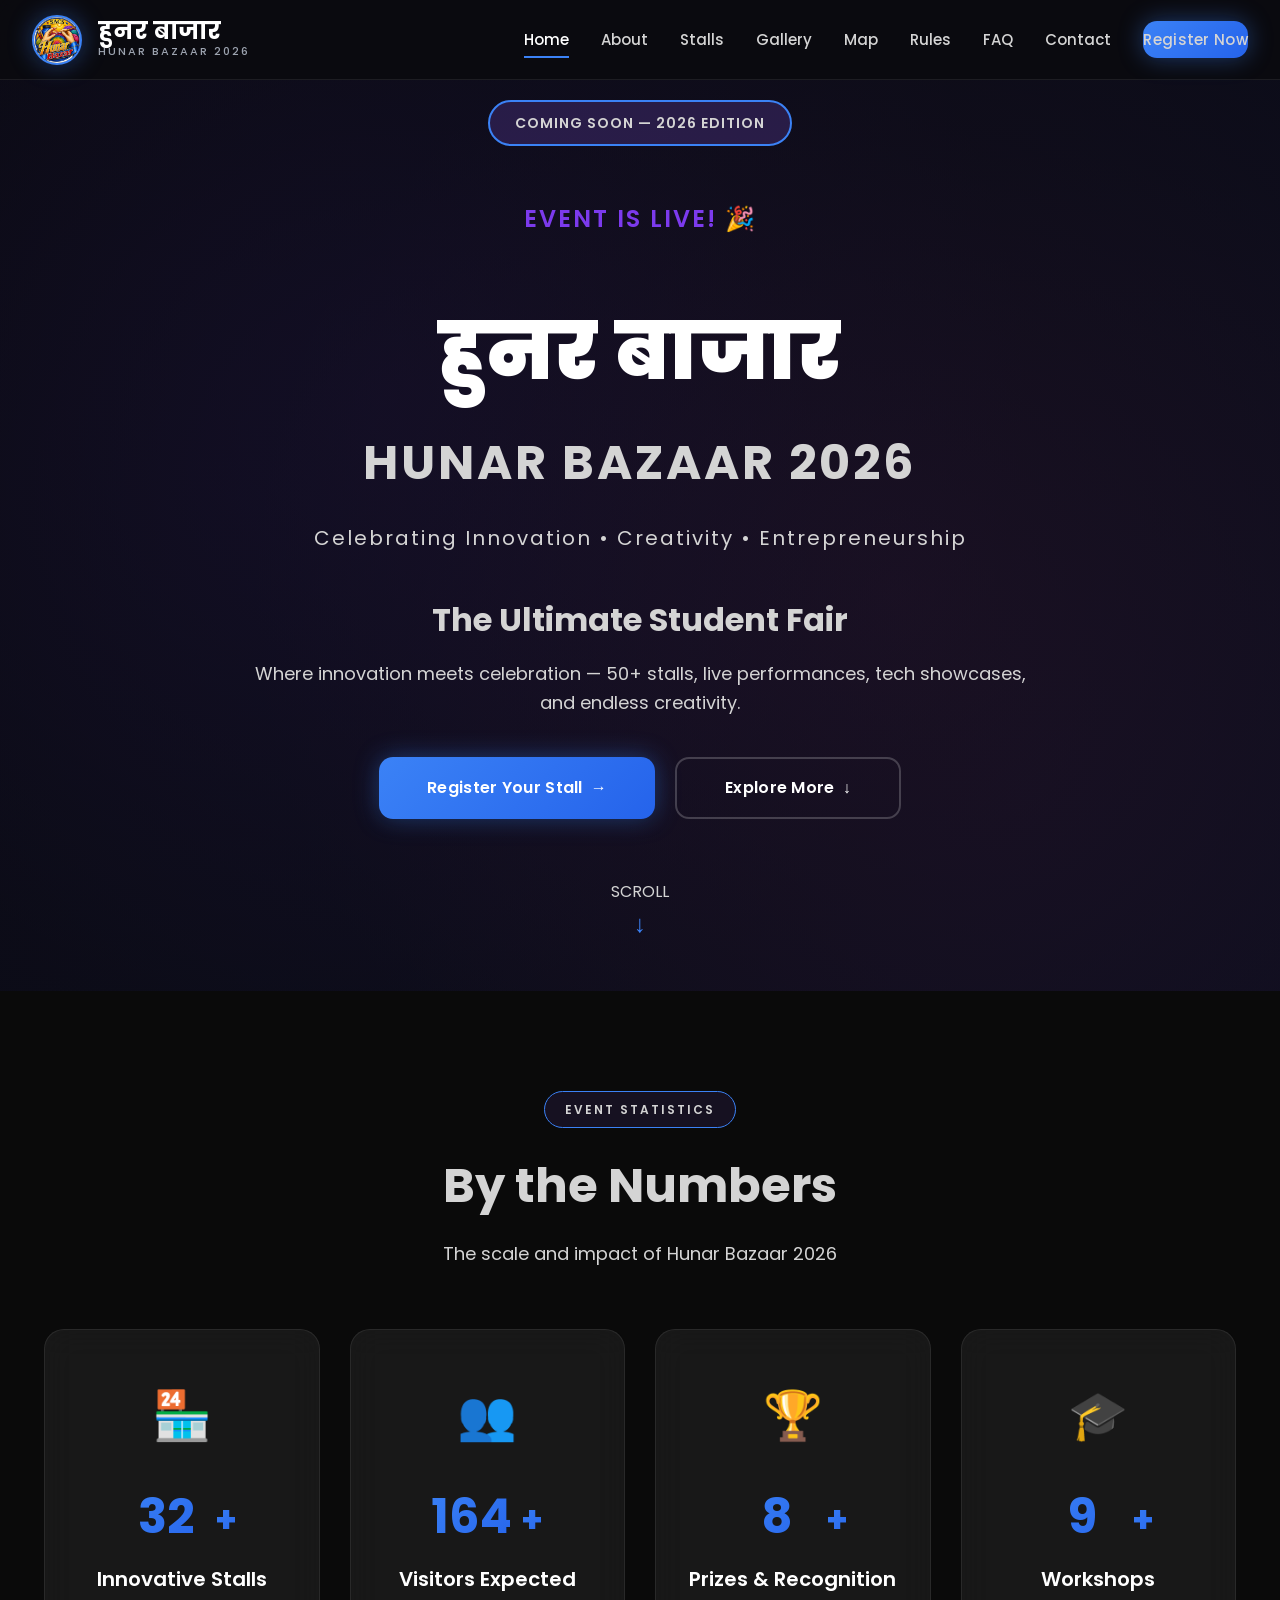
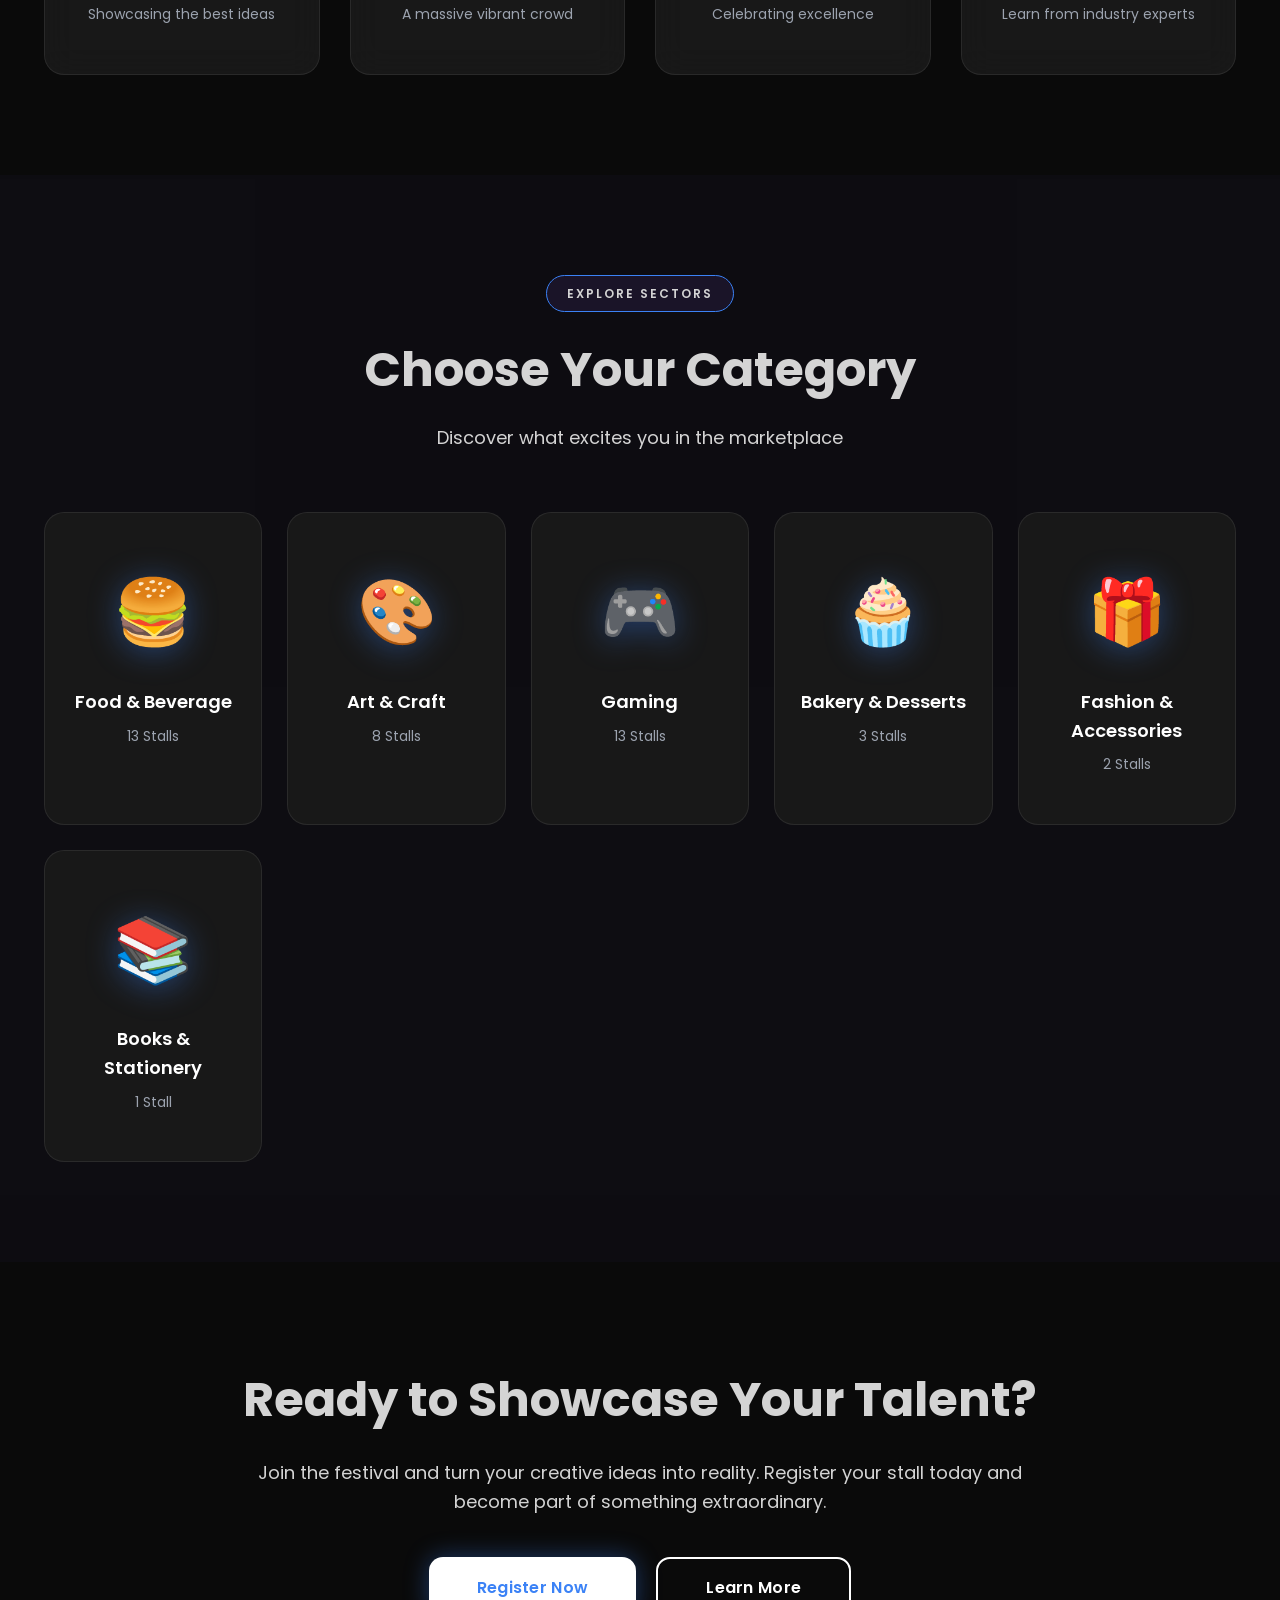
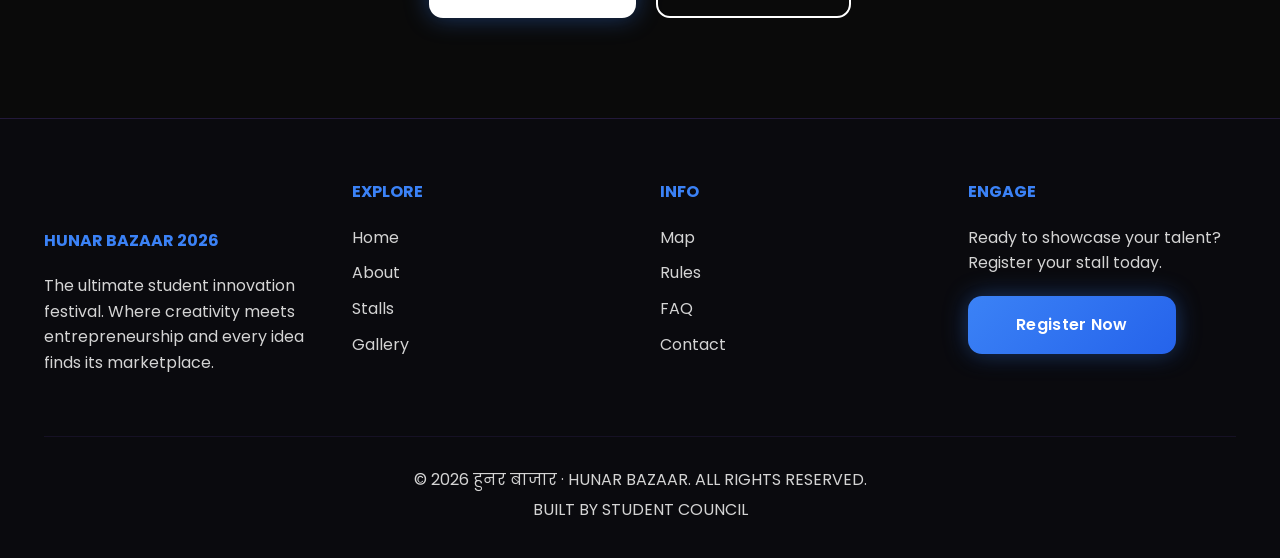
==== index.html @ 193373c4 "Add files via upload" ====
<!DOCTYPE html>
<html lang="en">
<head>
    <meta charset="UTF-8">
    <meta name="viewport" content="width=device-width, initial-scale=1.0">
    <title>हुनर बाजार | Hunar Bazaar 2026</title>
    <link rel="stylesheet" href="style.css">
    <link rel="preconnect" href="https://fonts.googleapis.com">
    <link rel="preconnect" href="https://fonts.gstatic.com" crossorigin>
    <link href="https://fonts.googleapis.com/css2?family=Poppins:wght@300;400;600;700;900&display=swap" rel="stylesheet">
</head>
<body>
    <!-- Navigation -->
    <nav class="navbar">
        <div class="nav-container">
            <div class="logo">
                <img src="logo.png" alt="School Logo" class="school-logo">
                <div class="logo-text">
                    <h1>हुनर बाजार</h1>
                    <span>HUNAR BAZAAR 2026</span>
                </div>
            </div>
            <button class="mobile-menu-toggle" id="mobileMenuBtn" aria-label="Toggle menu">
                <span></span>
                <span></span>
                <span></span>
            </button>
            <ul class="nav-menu" id="navMenu">
                <li><a href="index.html" class="active">Home</a></li>
                <li><a href="about.html">About</a></li>
                <li><a href="stalls.html">Stalls</a></li>
                <li><a href="gallery.html">Gallery</a></li>
                <li><a href="map.html">Map</a></li>
                <li><a href="rules.html">Rules</a></li>
                <li><a href="faq.html">FAQ</a></li>
                <li><a href="contact.html">Contact</a></li>
                <li><a href="register.html" class="btn-register">Register Now</a></li>
            </ul>
        </div>
    </nav>

    <!-- Hero Section -->
    <section class="hero">
        <!-- Background Video - Direct MP4 -->
        <div class="hero-video-container">
            <video autoplay muted loop playsinline preload="auto" id="heroVideo">
                <source src="hunar-video.mp4" type="video/mp4">
                Your browser does not support video.
            </video>
        </div>
        <div class="hero-video-overlay"></div>
        <div class="hero-content">
            <div class="hero-badge">COMING SOON — 2026 EDITION</div>
            
            <!-- Event Countdown Timer -->
            <div class="countdown-timer">
                <h4>Event Starts In:</h4>
                <div class="countdown-grid">
                    <div class="countdown-item">
                        <span class="countdown-value" id="days">00</span>
                        <span class="countdown-label">Days</span>
                    </div>
                    <div class="countdown-separator">:</div>
                    <div class="countdown-item">
                        <span class="countdown-value" id="hours">00</span>
                        <span class="countdown-label">Hours</span>
                    </div>
                    <div class="countdown-separator">:</div>
                    <div class="countdown-item">
                        <span class="countdown-value" id="minutes">00</span>
                        <span class="countdown-label">Minutes</span>
                    </div>
                    <div class="countdown-separator">:</div>
                    <div class="countdown-item">
                        <span class="countdown-value" id="seconds">00</span>
                        <span class="countdown-label">Seconds</span>
                    </div>
                </div>
            </div>
            
            <h1 class="hero-title">हुनर बाजार</h1>
            <h2 class="hero-subtitle">HUNAR BAZAAR 2026</h2>
            <p class="hero-tagline">Celebrating Innovation • Creativity • Entrepreneurship</p>
            <div class="hero-description">
                <h3>The Ultimate Student Fair</h3>
                <p>Where innovation meets celebration — 50+ stalls, live performances, tech showcases, and endless creativity.</p>
            </div>
            <div class="hero-buttons">
                <a href="register.html" class="btn btn-primary">
                    <span>Register Your Stall</span>
                    <i>→</i>
                </a>
                <a href="about.html" class="btn btn-secondary">
                    <span>Explore More</span>
                    <i>↓</i>
                </a>
            </div>
            <div class="scroll-indicator">
                <span>SCROLL</span>
                <div class="scroll-arrow">↓</div>
            </div>
        </div>
    </section>

    <!-- Event Statistics -->
    <section class="stats-section">
        <div class="container">
            <div class="section-header">
                <span class="section-label">EVENT STATISTICS</span>
                <h2>By the Numbers</h2>
                <p>The scale and impact of Hunar Bazaar 2026</p>
            </div>
            <div class="stats-grid">
                <div class="stat-card">
                    <div class="stat-icon">🏪</div>
                    <h3 class="stat-number" data-target="100">0</h3>
                    <span class="stat-plus">+</span>
                    <h4>Innovative Stalls</h4>
                    <p>Showcasing the best ideas</p>
                </div>
                <div class="stat-card">
                    <div class="stat-icon">👥</div>
                    <h3 class="stat-number" data-target="500">0</h3>
                    <span class="stat-plus">+</span>
                    <h4>Visitors Expected</h4>
                    <p>A massive vibrant crowd</p>
                </div>
                <div class="stat-card">
                    <div class="stat-icon">🏆</div>
                    <h3 class="stat-number" data-target="25">0</h3>
                    <span class="stat-plus">+</span>
                    <h4>Prizes & Recognition</h4>
                    <p>Celebrating excellence</p>
                </div>
                <div class="stat-card">
                    <div class="stat-icon">🎓</div>
                    <h3 class="stat-number" data-target="30">0</h3>
                    <span class="stat-plus">+</span>
                    <h4>Workshops</h4>
                    <p>Learn from industry experts</p>
                </div>
            </div>
        </div>
    </section>

    <!-- Categories Section -->
    <section class="categories-section">
        <div class="container">
            <div class="section-header">
                <span class="section-label">EXPLORE SECTORS</span>
                <h2>Choose Your Category</h2>
                <p>Discover what excites you in the marketplace</p>
            </div>
            <div class="categories-grid">
                <a href="stalls.html?filter=food" class="category-card">
                    <div class="category-icon">🍔</div>
                    <h3>Food & Beverage</h3>
                    <p class="category-count">13 Stalls</p>
                </a>
                <a href="stalls.html?filter=arts" class="category-card">
                    <div class="category-icon">🎨</div>
                    <h3>Art & Craft</h3>
                    <p class="category-count">8 Stalls</p>
                </a>
                <a href="stalls.html?filter=games" class="category-card">
                    <div class="category-icon">🎮</div>
                    <h3>Gaming</h3>
                    <p class="category-count">13 Stalls</p>
                </a>
                <a href="stalls.html?filter=bakery" class="category-card">
                    <div class="category-icon">🧁</div>
                    <h3>Bakery & Desserts</h3>
                    <p class="category-count">3 Stalls</p>
                </a>
                <a href="stalls.html?filter=accessories" class="category-card">
                    <div class="category-icon">🎁</div>
                    <h3>Fashion & Accessories</h3>
                    <p class="category-count">2 Stalls</p>
                </a>
                <a href="stalls.html?filter=books" class="category-card">
                    <div class="category-icon">📚</div>
                    <h3>Books & Stationery</h3>
                    <p class="category-count">1 Stall</p>
                </a>
            </div>
        </div>
    </section>

    <!-- CTA Section -->
    <section class="cta-section">
        <div class="container">
            <div class="cta-content">
                <h2>Ready to Showcase Your Talent?</h2>
                <p>Join the festival and turn your creative ideas into reality. Register your stall today and become part of something extraordinary.</p>
                <div class="cta-buttons">
                    <a href="register.html" class="btn btn-primary">Register Now</a>
                    <a href="about.html" class="btn btn-secondary">Learn More</a>
                </div>
            </div>
        </div>
    </section>

    <!-- Footer -->
    <footer class="footer">
        <div class="container">
            <div class="footer-grid">
                <div class="footer-col">
                    <h3>हुनर बाजार</h3>
                    <h4>HUNAR BAZAAR 2026</h4>
                    <p>The ultimate student innovation festival. Where creativity meets entrepreneurship and every idea finds its marketplace.</p>
                </div>
                <div class="footer-col">
                    <h4>EXPLORE</h4>
                    <ul>
                        <li><a href="index.html">Home</a></li>
                        <li><a href="about.html">About</a></li>
                        <li><a href="stalls.html">Stalls</a></li>
                        <li><a href="gallery.html">Gallery</a></li>
                    </ul>
                </div>
                <div class="footer-col">
                    <h4>INFO</h4>
                    <ul>
                        <li><a href="map.html">Map</a></li>
                        <li><a href="rules.html">Rules</a></li>
                        <li><a href="faq.html">FAQ</a></li>
                        <li><a href="contact.html">Contact</a></li>
                    </ul>
                </div>
                <div class="footer-col">
                    <h4>ENGAGE</h4>
                    <p>Ready to showcase your talent? Register your stall today.</p>
                    <a href="register.html" class="btn btn-primary">Register Now</a>
                </div>
            </div>
            <div class="footer-bottom">
                <p>© 2026 हुनर बाजार · HUNAR BAZAAR. ALL RIGHTS RESERVED.</p>
                <p>BUILT BY STUDENT COUNCIL</p>
            </div>
        </div>
    </footer>

    <script src="script.js"></script>
</body>
</html>
---- style.css ----
* {
    margin: 0;
    padding: 0;
    box-sizing: border-box;
}

/* Prevent horizontal overflow globally */
*,
*::before,
*::after {
    box-sizing: border-box;
}

html {
    overflow-x: hidden !important;
    scroll-behavior: smooth;
    width: 100%;
}

body {
    overflow-x: hidden !important;
    width: 100%;
    position: relative;
}

:root {
    /* TOP-LEVEL EVENT WEBSITE COLOR PALETTE */
    
    /* Background (60% - Dark Foundation) */
    --primary-bg: #0A0A0A;
    --secondary-bg: #121212;
    --card-bg: rgba(26, 26, 26, 0.9);
    --card-hover-bg: rgba(30, 30, 30, 0.95);
    
    /* Primary Accent - Royal Blue (CTA & Important) */
    --primary-color: #3B82F6;
    --primary-hover: #2563EB;
    --primary-glow: 0 0 24px rgba(59, 130, 246, 0.4);
    
    /* Secondary Accent - Amber Gold (Awards, Premium) */
    --accent-gold: #F59E0B;
    --accent-gold-hover: #D97706;
    --accent-gold-glow: 0 0 24px rgba(245, 158, 11, 0.4);
    
    /* Tech/AI Accent - Electric Cyan */
    --accent-cyan: #06B6D4;
    --accent-cyan-glow: 0 0 24px rgba(6, 182, 212, 0.4);
    
    /* Food Accent - Warm Orange */
    --accent-orange: #F97316;
    --accent-orange-glow: 0 0 24px rgba(249, 115, 22, 0.4);
    
    /* Status Colors */
    --success: #22C55E;
    --error: #EF4444;
    
    /* Text Colors (30% - Neutral) */
    --text-heading: #FFFFFF;
    --text-paragraph: #D4D4D4;
    --text-muted: #9CA3AF;
    
    /* Glass Effect */
    --glass-blur: blur(16px);
    --glass-opacity: 0.1;
    
    /* Professional Shadows */
    --shadow-sm: 0 4px 16px rgba(0, 0, 0, 0.25);
    --shadow-md: 0 8px 32px rgba(0, 0, 0, 0.30);
    --shadow-lg: 0 10px 40px rgba(0, 0, 0, 0.35);
    --shadow-xl: 0 20px 60px rgba(0, 0, 0, 0.40);
    
    /* Border Radius Standards */
    --radius-card: 20px;
    --radius-button: 14px;
    --radius-input: 12px;
    
    /* Spacing System (8px base) */
    --space-xs: 8px;
    --space-sm: 16px;
    --space-md: 24px;
    --space-lg: 32px;
    --space-xl: 48px;
    --space-2xl: 64px;
    --space-3xl: 96px;
    
    /* Gradients (10% - Accent) */
    --gradient-primary: linear-gradient(135deg, #3B82F6 0%, #2563EB 100%);
    --gradient-gold: linear-gradient(135deg, #F59E0B 0%, #D97706 100%);
    --gradient-cyan: linear-gradient(135deg, #06B6D4 0%, #0891B2 100%);
    --gradient-orange: linear-gradient(135deg, #F97316 0%, #EA580C 100%);
}

body {
    font-family: 'Poppins', sans-serif;
    background-color: var(--primary-bg);
    color: var(--text-paragraph);
    overflow-x: hidden;
    line-height: 1.6;
    margin: 0;
    padding: 0;
}

/* Prevent horizontal scroll globally */
html {
    overflow-x: hidden;
    scroll-behavior: smooth;
}

/* Professional Background Effect */
body::before {
    content: '';
    position: fixed;
    top: 0;
    left: 0;
    width: 100%;
    height: 100%;
    background: 
        radial-gradient(circle at 20% 50%, rgba(59, 130, 246, 0.06) 0%, transparent 50%),
        radial-gradient(circle at 80% 20%, rgba(245, 158, 11, 0.06) 0%, transparent 50%),
        radial-gradient(circle at 50% 80%, rgba(6, 182, 212, 0.04) 0%, transparent 50%);
    z-index: -1;
}

.container {
    max-width: 1400px;
    margin: 0 auto;
    padding: 0 var(--space-md);
    width: 100%;
    box-sizing: border-box;
}

/* ========================================
   NAVIGATION
======================================== */

.navbar {
    position: fixed;
    top: 0;
    width: 100%;
    height: 80px;
    background: var(--card-bg);
    backdrop-filter: var(--glass-blur);
    -webkit-backdrop-filter: var(--glass-blur);
    z-index: 1000;
    border-bottom: 1px solid rgba(255, 255, 255, 0.08);
    transition: background 0.3s ease;
}

.nav-container {
    max-width: 1400px;
    margin: 0 auto;
    padding: 0 var(--space-lg);
    display: flex;
    justify-content: space-between;
    align-items: center;
    height: 80px;
}

/* Logo */
.logo {
    display: flex;
    align-items: center;
    gap: var(--space-sm);
}

.school-logo {
    height: 50px;
    width: 50px;
    border-radius: 50%;
    object-fit: cover;
    border: 2px solid var(--primary-color);
    box-shadow: var(--primary-glow);
}

.logo-text h1 {
    font-size: 24px;
    color: #FFFFFF;
    margin: 0;
    line-height: 1;
    font-weight: 700;
}

.logo-text span {
    font-size: 11px;
    color: var(--text-muted);
    letter-spacing: 2px;
    text-transform: uppercase;
    display: block;
    font-weight: 500;
}

/* Desktop Navigation Menu */
.nav-menu {
    display: flex;
    list-style: none;
    gap: var(--space-lg);
    align-items: center;
    margin: 0;
    padding: 0;
}

.nav-menu a {
    color: var(--text-paragraph);
    text-decoration: none;
    font-weight: 500;
    font-size: 15px;
    transition: color 0.3s ease;
    position: relative;
    padding: var(--space-xs) 0;
}

.nav-menu a::after {
    content: '';
    position: absolute;
    bottom: 0;
    left: 0;
    width: 0;
    height: 2px;
    background: var(--primary-color);
    transition: width 0.3s ease;
}

.nav-menu a:hover::after,
.nav-menu a.active::after {
    width: 100%;
}

.nav-menu a:hover,
.nav-menu a.active {
    color: var(--text-heading);
}

.btn-register {
    background: var(--gradient-primary);
    padding: 12px 32px;
    border-radius: var(--radius-button);
    font-weight: 600;
    font-size: 15px;
    letter-spacing: 0.3px;
    transition: all 0.3s cubic-bezier(0.4, 0, 0.2, 1);
    box-shadow: var(--primary-glow);
    border: none;
}

.btn-register:hover {
    transform: translateY(-2px);
    box-shadow: 0 0 30px rgba(59, 130, 246, 0.6);
}

.btn-register::after {
    display: none;
}

/* Hamburger Menu Button */
.mobile-menu-toggle {
    display: none;
    flex-direction: column;
    gap: 6px;
    background: none;
    border: none;
    cursor: pointer;
    padding: 8px;
    z-index: 10000;
    position: relative;
}

.mobile-menu-toggle span {
    display: block;
    width: 28px;
    height: 3px;
    background: var(--text-heading);
    border-radius: 3px;
    transition: all 0.3s ease;
}

.mobile-menu-toggle.active span:nth-child(1) {
    transform: rotate(45deg) translate(8px, 8px);
}

.mobile-menu-toggle.active span:nth-child(2) {
    opacity: 0;
}

.mobile-menu-toggle.active span:nth-child(3) {
    transform: rotate(-45deg) translate(7px, -7px);
}

/* Hero Section - Professional */
.hero {
    position: relative;
    min-height: 100vh;
    display: flex;
    align-items: center;
    justify-content: center;
    text-align: center;
    padding: 100px var(--space-md) var(--space-xl);
    overflow: hidden;
    background: var(--primary-bg);
}

/* Hero Video Background */
.hero-video-container {
    position: absolute;
    top: 0;
    left: 0;
    width: 100%;
    height: 100%;
    overflow: hidden;
    z-index: 0;
}

.hero-video-container video {
    position: absolute;
    top: 50%;
    left: 50%;
    transform: translate(-50%, -50%);
    /* Cover entire hero section maintaining aspect ratio */
    min-width: 100%;
    min-height: 100%;
    width: auto;
    height: auto;
    /* Ensure video covers on both orientations */
    object-fit: cover;
    z-index: 0;
}

#ytplayer {
    position: absolute;
    top: 50%;
    left: 50%;
    width: 100vw;
    height: 56.25vw;
    min-height: 100vh;
    min-width: 177.77vh;
    transform: translate(-50%, -50%);
    pointer-events: none;
}

.hero-video-overlay {
    position: absolute;
    top: 0;
    left: 0;
    width: 100%;
    height: 100%;
    background: 
        linear-gradient(135deg, rgba(10, 10, 21, 0.75) 0%, rgba(15, 15, 35, 0.8) 100%),
        radial-gradient(circle at 30% 40%, rgba(124, 58, 237, 0.2) 0%, transparent 60%),
        radial-gradient(circle at 70% 60%, rgba(236, 72, 153, 0.2) 0%, transparent 60%);
    z-index: 1;
}

/* Fallback animated background if video doesn't load */
.hero::after {
    content: '';
    position: absolute;
    top: 0;
    left: 0;
    width: 100%;
    height: 100%;
    background: 
        radial-gradient(circle at 20% 50%, rgba(124, 58, 237, 0.1) 0%, transparent 50%),
        radial-gradient(circle at 80% 80%, rgba(236, 72, 153, 0.1) 0%, transparent 50%);
    z-index: 0;
    animation: bgPulse 10s ease-in-out infinite;
}

@keyframes bgPulse {
    0%, 100% { opacity: 0.5; }
    50% { opacity: 1; }
}

/* Countdown Timer - Fixed Colors */
.countdown-timer {
    margin: var(--space-md) auto var(--space-xl);
    max-width: 700px;
}

.countdown-timer h4 {
    font-size: 18px;
    color: var(--text-paragraph);
    margin-bottom: var(--space-md);
    text-transform: uppercase;
    letter-spacing: 2px;
    font-weight: 600;
}

.countdown-grid {
    display: flex;
    justify-content: center;
    align-items: center;
    gap: var(--space-sm);
    flex-wrap: wrap;
}

.countdown-item {
    background: var(--card-bg);
    backdrop-filter: var(--glass-blur);
    -webkit-backdrop-filter: var(--glass-blur);
    padding: var(--space-md) var(--space-md);
    border-radius: var(--radius-card);
    border: 1px solid rgba(59, 130, 246, 0.3);
    min-width: 100px;
    display: flex;
    flex-direction: column;
    align-items: center;
    transition: all 0.3s cubic-bezier(0.4, 0, 0.2, 1);
}

.countdown-item:hover {
    border-color: var(--primary-color);
    transform: translateY(-4px);
    box-shadow: var(--primary-glow), var(--shadow-md);
}

.countdown-value {
    font-size: 42px;
    font-weight: 700;
    color: var(--primary-color);
    line-height: 1;
    margin-bottom: var(--space-xs);
}

.countdown-label {
    font-size: 14px;
    color: var(--text-muted);
    text-transform: uppercase;
    letter-spacing: 1px;
    font-weight: 500;
}

.countdown-separator {
    font-size: 36px;
    color: var(--primary-color);
    font-weight: 700;
}

@media (max-width: 768px) {
    .countdown-separator {
        display: none;
    }
    
    .countdown-item {
        min-width: 80px;
        padding: var(--space-sm) var(--space-md);
    }
    
    .countdown-value {
        font-size: 32px;
    }
}

.hero-content {
    position: relative;
    z-index: 2;
    animation: fadeInUp 1s ease-out;
}

@keyframes fadeInUp {
    from {
        opacity: 0;
        transform: translateY(40px);
    }
    to {
        opacity: 1;
        transform: translateY(0);
    }
}

.hero-badge {
    display: inline-block;
    padding: 10px 25px;
    background: rgba(139, 92, 246, 0.2);
    border: 2px solid var(--primary-color);
    border-radius: 30px;
    font-size: 14px;
    font-weight: 600;
    letter-spacing: 1px;
    margin-bottom: 30px;
    animation: pulse 2s ease-in-out infinite;
}

@keyframes pulse {
    0%, 100% { transform: scale(1); }
    50% { transform: scale(1.05); }
}

.hero-title {
    font-size: 80px;
    font-weight: 900;
    color: #FFFFFF;
    margin-bottom: 10px;
    letter-spacing: 2px;
}

.hero-subtitle {
    font-size: 48px;
    font-weight: 700;
    margin-bottom: 20px;
    letter-spacing: 3px;
}

.hero-tagline {
    font-size: 20px;
    color: var(--text-gray);
    margin-bottom: 40px;
    letter-spacing: 2px;
}

.hero-description h3 {
    font-size: 32px;
    margin-bottom: 15px;
}

.hero-description p {
    font-size: 18px;
    color: var(--text-gray);
    max-width: 800px;
    margin: 0 auto 40px;
}

.hero-buttons {
    display: flex;
    gap: 20px;
    justify-content: center;
    flex-wrap: wrap;
}

/* Professional Buttons - Top Level Standards */
.btn {
    padding: 16px 48px;
    border-radius: var(--radius-button);
    text-decoration: none;
    font-weight: 600;
    font-size: 16px;
    letter-spacing: 0.3px;
    transition: all 0.3s cubic-bezier(0.4, 0, 0.2, 1);
    display: inline-flex;
    align-items: center;
    gap: var(--space-xs);
    position: relative;
    overflow: hidden;
    border: none;
    cursor: pointer;
}

.btn::before {
    content: '';
    position: absolute;
    top: 0;
    left: -100%;
    width: 100%;
    height: 100%;
    background: linear-gradient(90deg, transparent, rgba(255, 255, 255, 0.15), transparent);
    transition: left 0.6s ease;
}

.btn:hover::before {
    left: 100%;
}

.btn span {
    position: relative;
    z-index: 1;
}

.btn i {
    position: relative;
    z-index: 1;
    font-style: normal;
    transition: transform 0.3s ease;
}

.btn:hover i {
    transform: translateX(4px);
}

/* Primary Button - Royal Blue */
.btn-primary {
    background: var(--gradient-primary);
    color: var(--text-heading);
    box-shadow: var(--primary-glow), var(--shadow-sm);
}

.btn-primary:hover {
    transform: translateY(-2px) scale(1.02);
    box-shadow: var(--primary-glow), var(--shadow-md);
}

/* Secondary Button - Transparent with Border */
.btn-secondary {
    background: transparent;
    color: var(--text-heading);
    border: 2px solid rgba(255, 255, 255, 0.2);
}

.btn-secondary:hover {
    background: rgba(255, 255, 255, 0.05);
    border-color: var(--primary-color);
    transform: translateY(-2px);
}

.scroll-indicator {
    margin-top: 60px;
    animation: bounce 2s ease-in-out infinite;
}

@keyframes bounce {
    0%, 100% { transform: translateY(0); }
    50% { transform: translateY(-10px); }
}

.scroll-arrow {
    font-size: 24px;
    color: var(--primary-color);
}

/* Stats Section */
.stats-section {
    padding: 100px 20px;
}

.section-header {
    text-align: center;
    margin-bottom: 60px;
}

.section-label {
    display: inline-block;
    padding: 8px 20px;
    background: rgba(139, 92, 246, 0.1);
    border: 1px solid var(--primary-color);
    border-radius: 20px;
    font-size: 12px;
    font-weight: 600;
    letter-spacing: 2px;
    margin-bottom: 20px;
}

.section-header h2 {
    font-size: 48px;
    margin-bottom: 15px;
}

.section-header p {
    color: var(--text-gray);
    font-size: 18px;
}

.stats-grid {
    display: grid;
    grid-template-columns: repeat(auto-fit, minmax(250px, 1fr));
    gap: 30px;
}

/* Professional Stat Cards - Top Level */
.stat-card {
    background: var(--card-bg);
    backdrop-filter: var(--glass-blur);
    -webkit-backdrop-filter: var(--glass-blur);
    padding: var(--space-xl) var(--space-lg);
    border-radius: var(--radius-card);
    border: 1px solid rgba(255, 255, 255, 0.08);
    text-align: center;
    transition: all 0.4s cubic-bezier(0.4, 0, 0.2, 1);
    position: relative;
    overflow: hidden;
}

.stat-card::before {
    content: '';
    position: absolute;
    top: 0;
    left: -100%;
    width: 100%;
    height: 100%;
    background: linear-gradient(90deg, transparent, rgba(59, 130, 246, 0.1), transparent);
    transition: left 0.6s ease;
}

.stat-card:hover::before {
    left: 100%;
}

.stat-card:hover {
    transform: translateY(-8px) scale(1.02);
    border-color: rgba(59, 130, 246, 0.3);
    box-shadow: var(--shadow-lg);
    background: var(--card-hover-bg);
}

.stat-icon {
    font-size: 48px;
    margin-bottom: var(--space-md);
}

.stat-card h3 {
    font-size: 48px;
    background: var(--gradient-primary);
    -webkit-background-clip: text;
    -webkit-text-fill-color: transparent;
    background-clip: text;
    margin-bottom: var(--space-xs);
    display: inline-block;
}

.stat-number {
    font-size: 48px;
    background: var(--gradient-primary);
    -webkit-background-clip: text;
    -webkit-text-fill-color: transparent;
    background-clip: text;
    font-weight: 700;
    display: inline-block;
    min-width: 80px;
}

.stat-plus {
    font-size: 36px;
    background: var(--gradient-primary);
    -webkit-background-clip: text;
    -webkit-text-fill-color: transparent;
    background-clip: text;
    font-weight: 700;
    margin-left: 5px;
}

.stat-card h4 {
    font-size: 20px;
    margin-bottom: var(--space-xs);
    color: var(--text-heading);
    font-weight: 600;
}

.stat-card p {
    color: var(--text-muted);
    font-size: 14px;
}

/* Categories Section */
.categories-section {
    padding: 100px 20px;
    background: rgba(139, 92, 246, 0.03);
}

.categories-grid {
    display: grid;
    grid-template-columns: repeat(auto-fit, minmax(200px, 1fr));
    gap: 25px;
}

/* Professional Category Cards - Top Level */
.category-card {
    background: var(--card-bg);
    backdrop-filter: var(--glass-blur);
    -webkit-backdrop-filter: var(--glass-blur);
    padding: var(--space-xl) var(--space-md);
    border-radius: var(--radius-card);
    border: 1px solid rgba(255, 255, 255, 0.08);
    text-align: center;
    cursor: pointer;
    transition: all 0.4s cubic-bezier(0.4, 0, 0.2, 1);
    text-decoration: none;
    color: var(--text-heading);
    display: block;
    position: relative;
    overflow: hidden;
}

.category-card::before {
    content: '';
    position: absolute;
    top: 0;
    left: 0;
    width: 100%;
    height: 100%;
    background: var(--gradient-primary);
    opacity: 0;
    transition: opacity 0.4s ease;
    z-index: 0;
}

.category-card:hover::before {
    opacity: 0.1;
}

.category-card:hover {
    transform: translateY(-8px) scale(1.02);
    border-color: rgba(59, 130, 246, 0.3);
    box-shadow: var(--shadow-lg);
}

.category-icon {
    font-size: 64px;
    margin-bottom: var(--space-md);
    position: relative;
    z-index: 1;
    transition: all 0.4s ease;
    filter: drop-shadow(0 4px 16px rgba(59, 130, 246, 0.4));
}

.category-card:hover .category-icon {
    transform: scale(1.15) translateY(-4px);
    filter: drop-shadow(0 8px 24px rgba(59, 130, 246, 0.6));
}

.category-card h3 {
    font-size: 18px;
    font-weight: 600;
    position: relative;
    z-index: 1;
    color: var(--text-heading);
    margin-bottom: var(--space-xs);
}

.category-count {
    font-size: 14px;
    color: var(--text-muted);
    margin-top: var(--space-xs);
    position: relative;
    z-index: 1;
}

.category-card:hover .category-count {
    color: var(--text-paragraph);
}

/* CTA Section */
.cta-section {
    padding: 100px 20px;
    background: var(--gradient-1);
    text-align: center;
}

.cta-content h2 {
    font-size: 48px;
    margin-bottom: 20px;
}

.cta-content p {
    font-size: 18px;
    margin-bottom: 40px;
    max-width: 800px;
    margin-left: auto;
    margin-right: auto;
}

.cta-buttons {
    display: flex;
    gap: 20px;
    justify-content: center;
    flex-wrap: wrap;
}

.cta-section .btn-primary {
    background: white;
    color: var(--primary-color);
}

.cta-section .btn-secondary {
    border-color: white;
    color: white;
}

.cta-section .btn-secondary:hover {
    background: rgba(255, 255, 255, 0.1);
}

/* Footer */
.footer {
    background: rgba(10, 10, 15, 0.9);
    padding: 60px 20px 30px;
    border-top: 1px solid rgba(139, 92, 246, 0.2);
}

.footer-grid {
    display: grid;
    grid-template-columns: repeat(auto-fit, minmax(250px, 1fr));
    gap: 40px;
    margin-bottom: 40px;
}

.footer-col h3 {
    font-size: 24px;
    background: var(--gradient-1);
    -webkit-background-clip: text;
    -webkit-text-fill-color: transparent;
    background-clip: text;
    margin-bottom: 10px;
}

.footer-col h4 {
    font-size: 16px;
    margin-bottom: 20px;
    color: var(--primary-color);
}

.footer-col p {
    color: var(--text-gray);
    margin-bottom: 20px;
}

.footer-col ul {
    list-style: none;
}

.footer-col ul li {
    margin-bottom: 10px;
}

.footer-col ul li a {
    color: var(--text-gray);
    text-decoration: none;
    transition: all 0.3s ease;
}

.footer-col ul li a:hover {
    color: var(--primary-color);
    padding-left: 5px;
}

.footer-bottom {
    text-align: center;
    padding-top: 30px;
    border-top: 1px solid rgba(139, 92, 246, 0.1);
    color: var(--text-gray);
}

.footer-bottom p {
    margin-bottom: 5px;
}

/* Responsive Design */
@media (max-width: 768px) {
    .mobile-menu-toggle {
        display: block;
    }

/* ========================================
   MOBILE RESPONSIVE
======================================== */

@media (max-width: 768px) {
    /* Show hamburger button */
    .mobile-menu-toggle {
        display: flex;
    }

    /* Mobile menu - FULL SCREEN OVERLAY */
    .nav-menu {
        position: fixed;
        top: 0;
        left: 0;
        width: 100vw;
        height: 100vh;
        background: rgba(10, 10, 26, 0.98);
        backdrop-filter: blur(20px);
        -webkit-backdrop-filter: blur(20px);
        flex-direction: column;
        justify-content: center;
        align-items: center;
        padding: var(--space-3xl) var(--space-lg);
        gap: 0;
        transform: translateX(-100%);
        transition: transform 0.4s cubic-bezier(0.4, 0, 0.2, 1);
        z-index: 9999;
        overflow-y: auto;
    }

    /* Show mobile menu when active */
    .nav-menu.active {
        transform: translateX(0);
    }

    /* Mobile menu items */
    .nav-menu li {
        width: 100%;
        max-width: 400px;
        margin: 0;
        padding: 0;
    }

    .nav-menu a {
        display: block;
        width: 100%;
        padding: var(--space-md) var(--space-lg);
        font-size: 20px;
        text-align: center;
        border-radius: var(--radius-button);
        transition: all 0.3s ease;
    }

    .nav-menu a::after {
        display: none;
    }

    .nav-menu a:hover {
        background: rgba(59, 130, 246, 0.2);
    }

    .nav-menu a.active {
        background: var(--gradient-primary);
        color: white;
    }

    .btn-register {
        width: 100%;
        text-align: center;
        margin-top: var(--space-lg);
    }

    /* Lock body scroll when menu open */
    body.menu-open {
        overflow: hidden;
    }

    /* Mobile video */
    .hero-video-container video {
        width: 100%;
        height: 100%;
        object-fit: cover;
    }

    /* Typography adjustments */
    .hero-title {
        font-size: 48px;
    }

    .hero-subtitle {
        font-size: 28px;
    }

    .hero-tagline {
        font-size: 16px;
    }

    .hero-description h3 {
        font-size: 24px;
    }

    .hero-description p {
        font-size: 16px;
    }

    .section-header h2 {
        font-size: 32px;
    }

    .cta-content h2 {
        font-size: 32px;
    }

    .stats-grid,
    .categories-grid {
        grid-template-columns: 1fr;
    }
}

@media (max-width: 480px) {
    /* Extra small mobile - video coverage */
    .hero-video-container video {
        width: 100vw;
        height: 100vh;
        min-width: 100vw;
        min-height: 100vh;
        object-fit: cover;
    }
    
    .hero-title {
        font-size: 36px;
    }

    .hero-subtitle {
        font-size: 20px;
    }

    .btn {
        padding: 12px 30px;
        font-size: 14px;
    }
}

/* Enhanced Gallery Hover Effect */
.gallery-item {
    overflow: hidden;
    position: relative;
}

.gallery-item::before {
    content: '';
    position: absolute;
    top: 0;
    left: 0;
    width: 100%;
    height: 100%;
    background: linear-gradient(135deg, rgba(124, 58, 237, 0.3) 0%, rgba(236, 72, 153, 0.3) 100%);
    opacity: 0;
    transition: opacity 0.3s ease;
    z-index: 1;
}

.gallery-item:hover::before {
    opacity: 1;
}

.gallery-item img {
    transition: transform 0.5s cubic-bezier(0.4, 0, 0.2, 1);
}

.gallery-item:hover img {
    transform: scale(1.1);
}

/* Stall Card Enhanced Animations */
.stall-card {
    position: relative;
    overflow: hidden;
}

.stall-card::before {
    content: '';
    position: absolute;
    top: -50%;
    left: -50%;
    width: 200%;
    height: 200%;
    background: linear-gradient(45deg, transparent, rgba(255, 255, 255, 0.1), transparent);
    transform: rotate(45deg);
    transition: all 0.5s ease;
    z-index: 1;
}

.stall-card:hover::before {
    left: 100%;
}

/* Smooth Transitions */
* {
    -webkit-tap-highlight-color: transparent;
}

a, button {
    -webkit-touch-callout: none;
    user-select: none;
}

/* Loading State */
.loading {
    opacity: 0.5;
    pointer-events: none;
}

/* Success State */
.success {
    animation: successPulse 0.5s ease-out;
}

@keyframes successPulse {
    0%, 100% {
        transform: scale(1);
    }
    50% {
        transform: scale(1.05);
    }
}

/* Category Card Enhanced */
.category-card {
    transform-style: preserve-3d;
    perspective: 1000px;
}

.category-card:hover {
    animation: cardFloat 0.6s ease-in-out;
}

@keyframes cardFloat {
    0%, 100% {
        transform: translateY(0) scale(1.03);
    }
    50% {
        transform: translateY(-15px) scale(1.03);
    }
}

/* Scroll Indicator Enhanced */
.scroll-indicator {
    animation: bounce 2s ease-in-out infinite, fadeInOut 3s ease-in-out infinite;
}

@keyframes fadeInOut {
    0%, 100% {
        opacity: 0.5;
    }
    50% {
        opacity: 1;
    }
}

/* Hero Content Enhanced */
.hero-content {
    will-change: transform, opacity;
}

/* Countdown Enhanced */
.countdown-item {
    animation: countdownPulse 2s ease-in-out infinite;
}

.countdown-item:nth-child(1) { animation-delay: 0s; }
.countdown-item:nth-child(3) { animation-delay: 0.2s; }
.countdown-item:nth-child(5) { animation-delay: 0.4s; }
.countdown-item:nth-child(7) { animation-delay: 0.6s; }

@keyframes countdownPulse {
    0%, 100% {
        box-shadow: 0 0 0 rgba(124, 58, 237, 0);
    }
    50% {
        box-shadow: 0 0 20px rgba(124, 58, 237, 0.5);
    }
}

/* Print Styles */
@media print {
    .navbar,
    .footer,
    .scroll-to-top,
    .print-btn,
    .hero-video-container,
    .mobile-menu-toggle {
        display: none !important;
    }
    
    body {
        background: white;
        color: black;
    }
    
    .stall-card,
    .rule-card,
    .info-card {
        page-break-inside: avoid;
        border: 1px solid #ddd;
        margin-bottom: 20px;
    }
}

/* Accessibility Improvements */
:focus-visible {
    outline: 3px solid #7c3aed;
    outline-offset: 3px;
}

button:focus-visible,
a:focus-visible {
    outline: 3px solid #7c3aed;
    outline-offset: 3px;
}

/* High Contrast Mode Support */
@media (prefers-contrast: high) {
    .btn,
    .category-card,
    .stall-card {
        border: 2px solid currentColor;
    }
}

/* Reduced Motion Support */
@media (prefers-reduced-motion: reduce) {
    *,
    *::before,
    *::after {
        animation-duration: 0.01ms !important;
        animation-iteration-count: 1 !important;
        transition-duration: 0.01ms !important;
    }
}

/* FIX: Remove Horizontal Scrollbar */
/* Prevent any element from causing overflow */
section,
div,
nav,
header,
footer,
main,
article,
aside {
    max-width: 100%;
    overflow-x: hidden;
}

/* Ensure all rows and grids don't overflow */
.stats-grid,
.categories-grid,
.stalls-grid,
.gallery-grid,
.nav-menu,
.footer-grid,
.steps-grid,
.info-grid {
    max-width: 100%;
    box-sizing: border-box;
}

/* Fix for iframe containers (but not hero video) */
iframe {
    max-width: 100%;
}

/* Hero video should cover full area */
.hero-video-container video {
    max-width: none !important;
}

/* Ensure sections don't cause horizontal scroll */
.hero,
.stats-section,
.categories-section,
.cta-section,
.footer {
    width: 100%;
    overflow-x: hidden;
}


/* CUSTOM DARK SCROLLBAR - Remove White Scrollbar */
/* For Webkit browsers (Chrome, Edge, Safari) */
::-webkit-scrollbar {
    width: 12px;
    height: 12px;
}

::-webkit-scrollbar-track {
    background: var(--primary-bg);
    border-radius: 10px;
}

::-webkit-scrollbar-thumb {
    background: linear-gradient(180deg, var(--primary-color), rgba(59, 130, 246, 0.5));
    border-radius: 10px;
    border: 2px solid var(--primary-bg);
}

::-webkit-scrollbar-thumb:hover {
    background: linear-gradient(180deg, var(--primary-hover), var(--primary-color));
    box-shadow: 0 0 10px rgba(59, 130, 246, 0.5);
}

/* For Firefox */
* {
    scrollbar-width: thin;
    scrollbar-color: var(--primary-color) var(--primary-bg);
}

html {
    scrollbar-width: thin;
    scrollbar-color: #3B82F6 #0A0A0A;
}
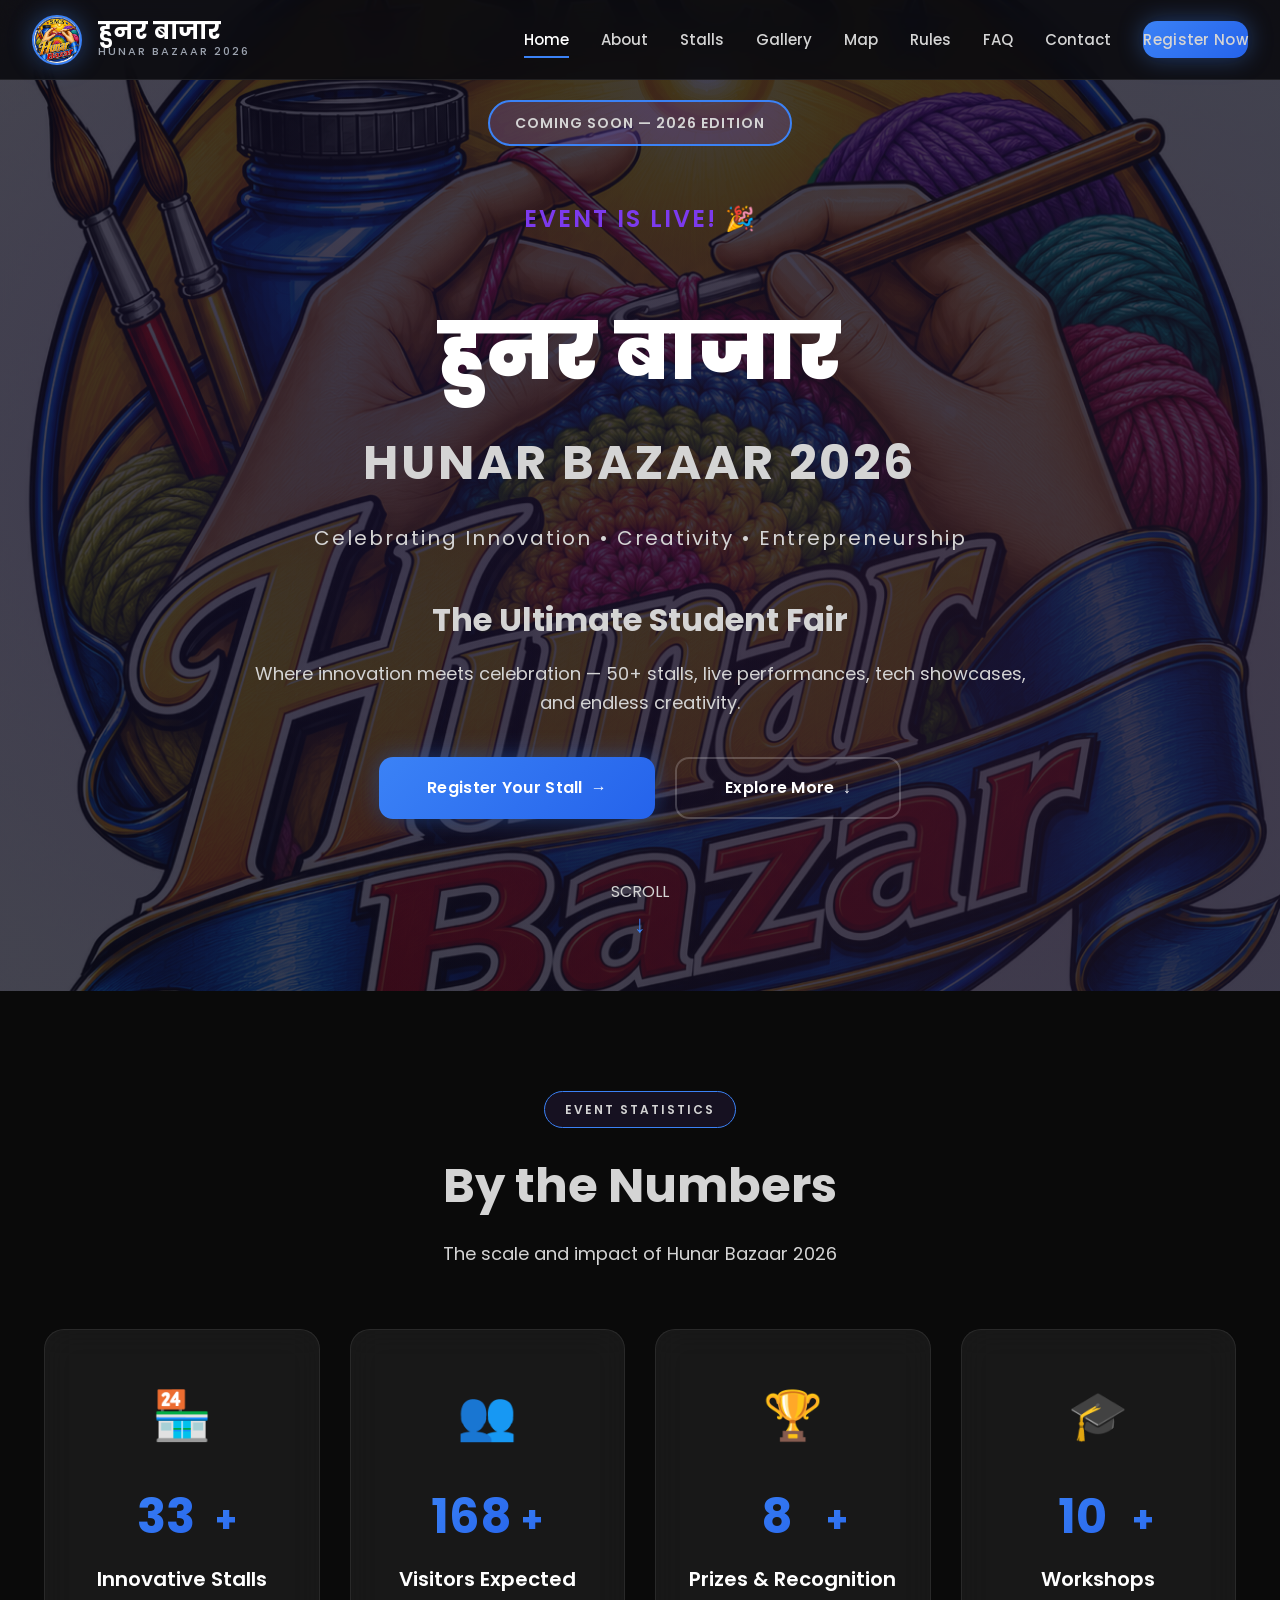
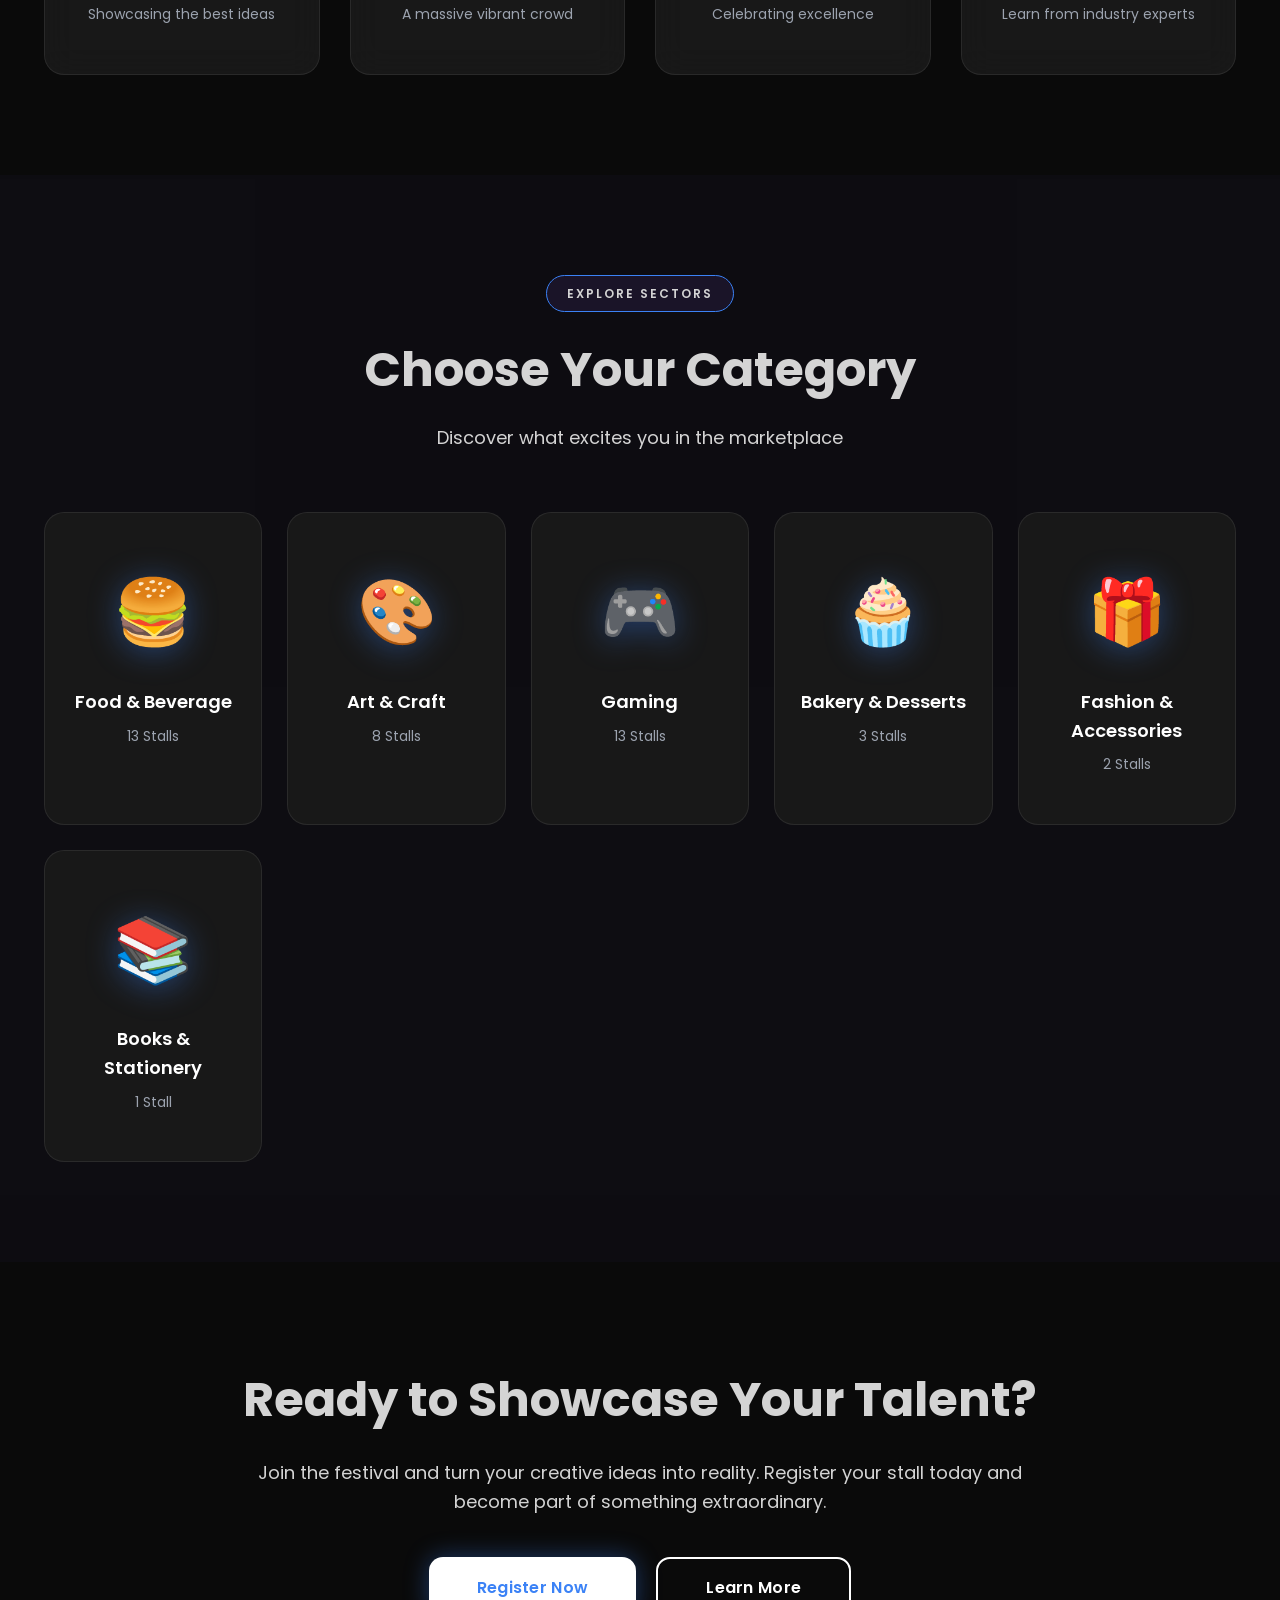
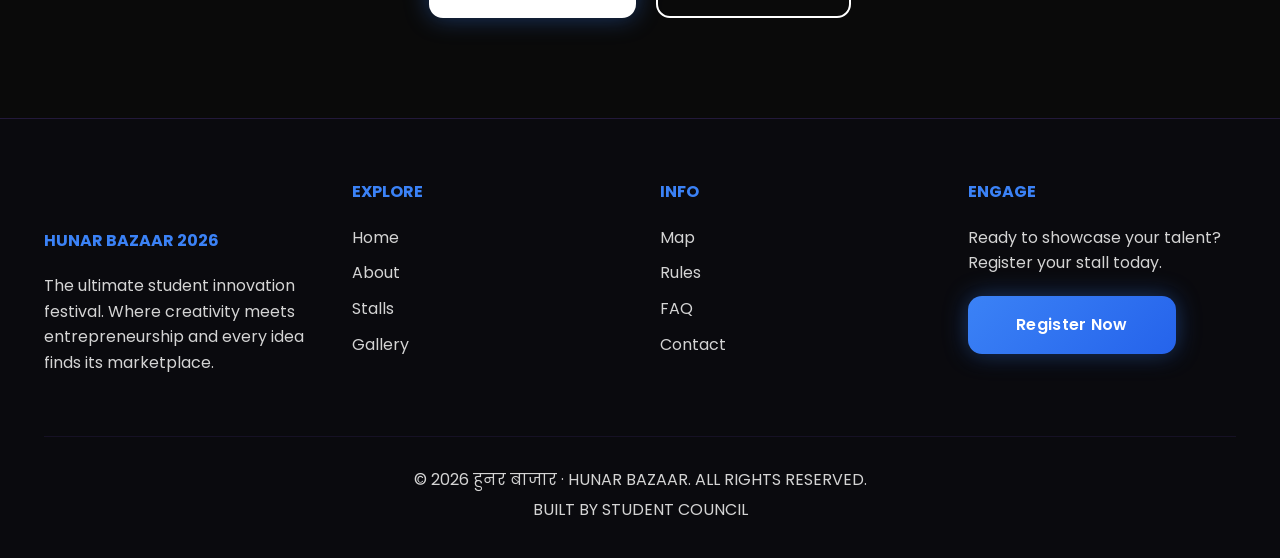
==== commit 8f00d848: "Add files via upload" ====
--- a/index.html
+++ b/index.html
@@ -4,7 +4,7 @@
     <meta charset="UTF-8">
     <meta name="viewport" content="width=device-width, initial-scale=1.0">
     <title>हुनर बाजार | Hunar Bazaar 2026</title>
-    <link rel="stylesheet" href="style.css">
+    <link rel="stylesheet" href="style-new.css">
     <link rel="preconnect" href="https://fonts.googleapis.com">
     <link rel="preconnect" href="https://fonts.gstatic.com" crossorigin>
     <link href="https://fonts.googleapis.com/css2?family=Poppins:wght@300;400;600;700;900&display=swap" rel="stylesheet">
@@ -25,7 +25,7 @@
                 <span></span>
                 <span></span>
             </button>
-            <ul class="nav-menu" id="navMenu">
+            <ul class="nav-menu desktop-only" id="navMenuDesktop">
                 <li><a href="index.html" class="active">Home</a></li>
                 <li><a href="about.html">About</a></li>
                 <li><a href="stalls.html">Stalls</a></li>
@@ -39,11 +39,27 @@
         </div>
     </nav>
 
+    <!-- Mobile Menu Overlay - Direct child of body (outside navbar) -->
+    <div class="mobile-menu-overlay" id="mobileMenuOverlay">
+        <button class="mobile-close-btn" id="mobileCloseBtn" aria-label="Close menu">&times;</button>
+        <ul class="mobile-menu-list">
+            <li><a href="index.html">Home</a></li>
+            <li><a href="about.html">About</a></li>
+            <li><a href="stalls.html">Stalls</a></li>
+            <li><a href="gallery.html">Gallery</a></li>
+            <li><a href="map.html">Map</a></li>
+            <li><a href="rules.html">Rules</a></li>
+            <li><a href="faq.html">FAQ</a></li>
+            <li><a href="contact.html">Contact</a></li>
+            <li><a href="register.html">Register Now</a></li>
+        </ul>
+    </div>
+
     <!-- Hero Section -->
     <section class="hero">
         <!-- Background Video - Direct MP4 -->
         <div class="hero-video-container">
-            <video autoplay muted loop playsinline preload="auto" id="heroVideo">
+            <video autoplay muted loop playsinline preload="auto" id="heroVideo" poster="logo.png">
                 <source src="hunar-video.mp4" type="video/mp4">
                 Your browser does not support video.
             </video>
--- a/style-new.css
+++ b/style-new.css
@@ -0,0 +1,1757 @@
+* {
+    margin: 0;
+    padding: 0;
+    box-sizing: border-box;
+}
+
+/* Prevent horizontal overflow globally */
+*,
+*::before,
+*::after {
+    box-sizing: border-box;
+}
+
+html {
+    overflow-x: hidden !important;
+    scroll-behavior: smooth;
+    width: 100%;
+}
+
+body {
+    overflow-x: hidden !important;
+    width: 100%;
+    position: relative;
+}
+
+:root {
+    /* TOP-LEVEL EVENT WEBSITE COLOR PALETTE */
+    
+    /* Background (60% - Dark Foundation) */
+    --primary-bg: #0A0A0A;
+    --secondary-bg: #121212;
+    --card-bg: rgba(26, 26, 26, 0.9);
+    --card-hover-bg: rgba(30, 30, 30, 0.95);
+    
+    /* Primary Accent - Royal Blue (CTA & Important) */
+    --primary-color: #3B82F6;
+    --primary-hover: #2563EB;
+    --primary-glow: 0 0 24px rgba(59, 130, 246, 0.4);
+    
+    /* Secondary Accent - Amber Gold (Awards, Premium) */
+    --accent-gold: #F59E0B;
+    --accent-gold-hover: #D97706;
+    --accent-gold-glow: 0 0 24px rgba(245, 158, 11, 0.4);
+    
+    /* Tech/AI Accent - Electric Cyan */
+    --accent-cyan: #06B6D4;
+    --accent-cyan-glow: 0 0 24px rgba(6, 182, 212, 0.4);
+    
+    /* Food Accent - Warm Orange */
+    --accent-orange: #F97316;
+    --accent-orange-glow: 0 0 24px rgba(249, 115, 22, 0.4);
+    
+    /* Status Colors */
+    --success: #22C55E;
+    --error: #EF4444;
+    
+    /* Text Colors (30% - Neutral) */
+    --text-heading: #FFFFFF;
+    --text-paragraph: #D4D4D4;
+    --text-muted: #9CA3AF;
+    
+    /* Glass Effect */
+    --glass-blur: blur(16px);
+    --glass-opacity: 0.1;
+    
+    /* Professional Shadows */
+    --shadow-sm: 0 4px 16px rgba(0, 0, 0, 0.25);
+    --shadow-md: 0 8px 32px rgba(0, 0, 0, 0.30);
+    --shadow-lg: 0 10px 40px rgba(0, 0, 0, 0.35);
+    --shadow-xl: 0 20px 60px rgba(0, 0, 0, 0.40);
+    
+    /* Border Radius Standards */
+    --radius-card: 20px;
+    --radius-button: 14px;
+    --radius-input: 12px;
+    
+    /* Spacing System (8px base) */
+    --space-xs: 8px;
+    --space-sm: 16px;
+    --space-md: 24px;
+    --space-lg: 32px;
+    --space-xl: 48px;
+    --space-2xl: 64px;
+    --space-3xl: 96px;
+    
+    /* Gradients (10% - Accent) */
+    --gradient-primary: linear-gradient(135deg, #3B82F6 0%, #2563EB 100%);
+    --gradient-gold: linear-gradient(135deg, #F59E0B 0%, #D97706 100%);
+    --gradient-cyan: linear-gradient(135deg, #06B6D4 0%, #0891B2 100%);
+    --gradient-orange: linear-gradient(135deg, #F97316 0%, #EA580C 100%);
+}
+
+body {
+    font-family: 'Poppins', sans-serif;
+    background-color: var(--primary-bg);
+    color: var(--text-paragraph);
+    overflow-x: hidden;
+    line-height: 1.6;
+    margin: 0;
+    padding: 0;
+}
+
+/* Prevent horizontal scroll globally */
+html {
+    overflow-x: hidden;
+    scroll-behavior: smooth;
+}
+
+/* Professional Background Effect */
+body::before {
+    content: '';
+    position: fixed;
+    top: 0;
+    left: 0;
+    width: 100%;
+    height: 100%;
+    background: 
+        radial-gradient(circle at 20% 50%, rgba(59, 130, 246, 0.06) 0%, transparent 50%),
+        radial-gradient(circle at 80% 20%, rgba(245, 158, 11, 0.06) 0%, transparent 50%),
+        radial-gradient(circle at 50% 80%, rgba(6, 182, 212, 0.04) 0%, transparent 50%);
+    z-index: -1;
+}
+
+.container {
+    max-width: 1400px;
+    margin: 0 auto;
+    padding: 0 var(--space-md);
+    width: 100%;
+    box-sizing: border-box;
+}
+
+/* ========================================
+   NAVIGATION
+======================================== */
+
+.navbar {
+    position: fixed;
+    top: 0;
+    width: 100%;
+    height: 80px;
+    background: var(--card-bg);
+    backdrop-filter: var(--glass-blur);
+    -webkit-backdrop-filter: var(--glass-blur);
+    z-index: 1000;
+    border-bottom: 1px solid rgba(255, 255, 255, 0.08);
+    transition: background 0.3s ease;
+}
+
+.nav-container {
+    max-width: 1400px;
+    margin: 0 auto;
+    padding: 0 var(--space-lg);
+    display: flex;
+    justify-content: space-between;
+    align-items: center;
+    height: 80px;
+}
+
+/* Logo */
+.logo {
+    display: flex;
+    align-items: center;
+    gap: var(--space-sm);
+}
+
+.school-logo {
+    height: 50px;
+    width: 50px;
+    border-radius: 50%;
+    object-fit: cover;
+    border: 2px solid var(--primary-color);
+    box-shadow: var(--primary-glow);
+}
+
+.logo-text h1 {
+    font-size: 24px;
+    color: #FFFFFF;
+    margin: 0;
+    line-height: 1;
+    font-weight: 700;
+}
+
+.logo-text span {
+    font-size: 11px;
+    color: var(--text-muted);
+    letter-spacing: 2px;
+    text-transform: uppercase;
+    display: block;
+    font-weight: 500;
+}
+
+/* Desktop Navigation Menu */
+.nav-menu {
+    display: flex;
+    list-style: none;
+    gap: var(--space-lg);
+    align-items: center;
+    margin: 0;
+    padding: 0;
+}
+
+.nav-menu a {
+    color: var(--text-paragraph);
+    text-decoration: none;
+    font-weight: 500;
+    font-size: 15px;
+    transition: color 0.3s ease;
+    position: relative;
+    padding: var(--space-xs) 0;
+}
+
+.nav-menu a::after {
+    content: '';
+    position: absolute;
+    bottom: 0;
+    left: 0;
+    width: 0;
+    height: 2px;
+    background: var(--primary-color);
+    transition: width 0.3s ease;
+}
+
+.nav-menu a:hover::after,
+.nav-menu a.active::after {
+    width: 100%;
+}
+
+.nav-menu a:hover,
+.nav-menu a.active {
+    color: var(--text-heading);
+}
+
+.btn-register {
+    background: var(--gradient-primary);
+    padding: 12px 32px;
+    border-radius: var(--radius-button);
+    font-weight: 600;
+    font-size: 15px;
+    letter-spacing: 0.3px;
+    transition: all 0.3s cubic-bezier(0.4, 0, 0.2, 1);
+    box-shadow: var(--primary-glow);
+    border: none;
+}
+
+.btn-register:hover {
+    transform: translateY(-2px);
+    box-shadow: 0 0 30px rgba(59, 130, 246, 0.6);
+}
+
+.btn-register::after {
+    display: none;
+}
+
+/* Hamburger Menu Button */
+.mobile-menu-toggle {
+    display: none;
+    flex-direction: column;
+    gap: 6px;
+    background: none;
+    border: none;
+    cursor: pointer;
+    padding: 8px;
+    z-index: 10000;
+    position: relative;
+}
+
+.mobile-menu-toggle span {
+    display: block;
+    width: 28px;
+    height: 3px;
+    background: var(--text-heading);
+    border-radius: 3px;
+    transition: all 0.3s ease;
+}
+
+.mobile-menu-toggle.active span:nth-child(1) {
+    transform: rotate(45deg) translate(8px, 8px);
+}
+
+.mobile-menu-toggle.active span:nth-child(2) {
+    opacity: 0;
+}
+
+.mobile-menu-toggle.active span:nth-child(3) {
+    transform: rotate(-45deg) translate(7px, -7px);
+}
+
+/* Hero Section - Professional */
+.hero {
+    position: relative;
+    min-height: 100vh;
+    display: flex;
+    align-items: center;
+    justify-content: center;
+    text-align: center;
+    padding: 100px var(--space-md) var(--space-xl);
+    overflow: visible;
+    background: var(--primary-bg);
+}
+
+/* ========================================
+   MOBILE MENU OVERLAY - PROFESSIONAL
+   ======================================== */
+
+.desktop-only {
+    display: flex;
+}
+
+.mobile-menu-overlay {
+    display: none;
+    position: fixed;
+    top: 0;
+    left: 0;
+    width: 100vw;
+    height: 100vh;
+    background: rgba(10, 10, 26, 0.95);
+    backdrop-filter: blur(20px);
+    -webkit-backdrop-filter: blur(20px);
+    z-index: 99999;
+    flex-direction: column;
+    justify-content: center;
+    align-items: center;
+    padding: 80px 40px;
+    opacity: 0;
+    transition: opacity 0.4s ease;
+}
+
+.mobile-menu-overlay.active {
+    display: flex;
+    opacity: 1;
+}
+
+/* Modern Close Button */
+.mobile-close-btn {
+    position: absolute;
+    top: 30px;
+    right: 30px;
+    width: 50px;
+    height: 50px;
+    background: rgba(255, 255, 255, 0.1);
+    border: 1px solid rgba(255, 255, 255, 0.2);
+    border-radius: 50%;
+    display: flex;
+    align-items: center;
+    justify-content: center;
+    font-size: 32px;
+    color: #FFFFFF;
+    cursor: pointer;
+    transition: all 0.3s ease;
+    z-index: 100000;
+}
+
+.mobile-close-btn:hover {
+    background: rgba(59, 130, 246, 0.3);
+    transform: rotate(90deg);
+}
+
+/* Clean Menu List */
+.mobile-menu-list {
+    list-style: none;
+    margin: 0;
+    padding: 0;
+    width: 100%;
+    max-width: 600px;
+    display: flex;
+    flex-direction: column;
+    gap: 0;
+    align-items: center;
+}
+
+.mobile-menu-list li {
+    width: 100%;
+    text-align: center;
+}
+
+/* Modern Typography - Simple Text Links */
+.mobile-menu-list a {
+    display: block;
+    padding: 20px 0;
+    font-size: 28px;
+    font-weight: 600;
+    text-align: center;
+    color: rgba(255, 255, 255, 0.9);
+    text-decoration: none;
+    letter-spacing: 0.5px;
+    transition: all 0.3s ease;
+    position: relative;
+}
+
+/* Subtle Hover Effect */
+.mobile-menu-list a:hover {
+    color: #3B82F6;
+    transform: translateX(10px);
+}
+
+.mobile-menu-list a::after {
+    content: '';
+    position: absolute;
+    bottom: 10px;
+    left: 50%;
+    transform: translateX(-50%);
+    width: 0;
+    height: 2px;
+    background: #3B82F6;
+    transition: width 0.3s ease;
+}
+
+.mobile-menu-list a:hover::after {
+    width: 60px;
+}
+
+/* ========================================
+   SCROLL TO TOP BUTTON
+   ======================================== */
+
+.scroll-to-top {
+    position: fixed;
+    bottom: 30px;
+    right: 30px;
+    width: 50px;
+    height: 50px;
+    background: var(--gradient-primary);
+    border: none;
+    border-radius: 50%;
+    display: none;
+    align-items: center;
+    justify-content: center;
+    font-size: 24px;
+    color: #FFFFFF;
+    cursor: pointer;
+    box-shadow: 0 4px 15px rgba(59, 130, 246, 0.4);
+    transition: all 0.3s ease;
+    z-index: 9998;
+}
+
+.scroll-to-top.visible {
+    display: flex;
+}
+
+.scroll-to-top:hover {
+    transform: translateY(-5px);
+    box-shadow: 0 6px 20px rgba(59, 130, 246, 0.6);
+}
+
+/* Hero Section - Professional */
+.hero {
+    position: relative;
+    min-height: 100vh;
+    display: flex;
+    align-items: center;
+    justify-content: center;
+    text-align: center;
+    padding: 100px var(--space-md) var(--space-xl);
+    overflow: visible;
+    background: var(--primary-bg);
+}
+
+/* Hero Video Background */
+.hero-video-container {
+    position: absolute;
+    top: 0;
+    left: 0;
+    width: 100%;
+    height: 100%;
+    overflow: hidden;
+    z-index: 0;
+}
+
+.hero-video-container video {
+    position: absolute;
+    top: 50%;
+    left: 50%;
+    transform: translate(-50%, -50%);
+    /* Cover entire hero section maintaining aspect ratio */
+    min-width: 100%;
+    min-height: 100%;
+    width: auto;
+    height: auto;
+    /* Ensure video covers on both orientations */
+    object-fit: cover;
+    z-index: 0;
+}
+
+#ytplayer {
+    position: absolute;
+    top: 50%;
+    left: 50%;
+    width: 100vw;
+    height: 56.25vw;
+    min-height: 100vh;
+    min-width: 177.77vh;
+    transform: translate(-50%, -50%);
+    pointer-events: none;
+}
+
+.hero-video-overlay {
+    position: absolute;
+    top: 0;
+    left: 0;
+    width: 100%;
+    height: 100%;
+    background: 
+        linear-gradient(135deg, rgba(10, 10, 21, 0.75) 0%, rgba(15, 15, 35, 0.8) 100%),
+        radial-gradient(circle at 30% 40%, rgba(124, 58, 237, 0.2) 0%, transparent 60%),
+        radial-gradient(circle at 70% 60%, rgba(236, 72, 153, 0.2) 0%, transparent 60%);
+    z-index: 1;
+}
+
+/* Fallback animated background if video doesn't load */
+.hero::after {
+    content: '';
+    position: absolute;
+    top: 0;
+    left: 0;
+    width: 100%;
+    height: 100%;
+    background: 
+        radial-gradient(circle at 20% 50%, rgba(124, 58, 237, 0.1) 0%, transparent 50%),
+        radial-gradient(circle at 80% 80%, rgba(236, 72, 153, 0.1) 0%, transparent 50%);
+    z-index: 0;
+    animation: bgPulse 10s ease-in-out infinite;
+}
+
+@keyframes bgPulse {
+    0%, 100% { opacity: 0.5; }
+    50% { opacity: 1; }
+}
+
+/* Countdown Timer - Fixed Colors */
+.countdown-timer {
+    margin: var(--space-md) auto var(--space-xl);
+    max-width: 700px;
+}
+
+.countdown-timer h4 {
+    font-size: 18px;
+    color: var(--text-paragraph);
+    margin-bottom: var(--space-md);
+    text-transform: uppercase;
+    letter-spacing: 2px;
+    font-weight: 600;
+}
+
+.countdown-grid {
+    display: flex;
+    justify-content: center;
+    align-items: center;
+    gap: var(--space-sm);
+    flex-wrap: wrap;
+}
+
+.countdown-item {
+    background: var(--card-bg);
+    backdrop-filter: var(--glass-blur);
+    -webkit-backdrop-filter: var(--glass-blur);
+    padding: var(--space-md) var(--space-md);
+    border-radius: var(--radius-card);
+    border: 1px solid rgba(59, 130, 246, 0.3);
+    min-width: 100px;
+    display: flex;
+    flex-direction: column;
+    align-items: center;
+    transition: all 0.3s cubic-bezier(0.4, 0, 0.2, 1);
+}
+
+.countdown-item:hover {
+    border-color: var(--primary-color);
+    transform: translateY(-4px);
+    box-shadow: var(--primary-glow), var(--shadow-md);
+}
+
+.countdown-value {
+    font-size: 42px;
+    font-weight: 700;
+    color: var(--primary-color);
+    line-height: 1;
+    margin-bottom: var(--space-xs);
+}
+
+.countdown-label {
+    font-size: 14px;
+    color: var(--text-muted);
+    text-transform: uppercase;
+    letter-spacing: 1px;
+    font-weight: 500;
+}
+
+.countdown-separator {
+    font-size: 36px;
+    color: var(--primary-color);
+    font-weight: 700;
+}
+
+@media (max-width: 768px) {
+    .countdown-separator {
+        display: none;
+    }
+    
+    .countdown-item {
+        min-width: 80px;
+        padding: var(--space-sm) var(--space-md);
+    }
+    
+    .countdown-value {
+        font-size: 32px;
+    }
+}
+
+.hero-content {
+    position: relative;
+    z-index: 2;
+    animation: fadeInUp 1s ease-out;
+}
+
+@keyframes fadeInUp {
+    from {
+        opacity: 0;
+        transform: translateY(40px);
+    }
+    to {
+        opacity: 1;
+        transform: translateY(0);
+    }
+}
+
+.hero-badge {
+    display: inline-block;
+    padding: 10px 25px;
+    background: rgba(139, 92, 246, 0.2);
+    border: 2px solid var(--primary-color);
+    border-radius: 30px;
+    font-size: 14px;
+    font-weight: 600;
+    letter-spacing: 1px;
+    margin-bottom: 30px;
+    animation: pulse 2s ease-in-out infinite;
+}
+
+@keyframes pulse {
+    0%, 100% { transform: scale(1); }
+    50% { transform: scale(1.05); }
+}
+
+.hero-title {
+    font-size: 80px;
+    font-weight: 900;
+    color: #FFFFFF;
+    margin-bottom: 10px;
+    letter-spacing: 2px;
+}
+
+.hero-subtitle {
+    font-size: 48px;
+    font-weight: 700;
+    margin-bottom: 20px;
+    letter-spacing: 3px;
+}
+
+.hero-tagline {
+    font-size: 20px;
+    color: var(--text-gray);
+    margin-bottom: 40px;
+    letter-spacing: 2px;
+}
+
+.hero-description h3 {
+    font-size: 32px;
+    margin-bottom: 15px;
+}
+
+.hero-description p {
+    font-size: 18px;
+    color: var(--text-gray);
+    max-width: 800px;
+    margin: 0 auto 40px;
+}
+
+.hero-buttons {
+    display: flex;
+    gap: 20px;
+    justify-content: center;
+    flex-wrap: wrap;
+}
+
+/* Professional Buttons - Top Level Standards */
+.btn {
+    padding: 16px 48px;
+    border-radius: var(--radius-button);
+    text-decoration: none;
+    font-weight: 600;
+    font-size: 16px;
+    letter-spacing: 0.3px;
+    transition: all 0.3s cubic-bezier(0.4, 0, 0.2, 1);
+    display: inline-flex;
+    align-items: center;
+    gap: var(--space-xs);
+    position: relative;
+    overflow: hidden;
+    border: none;
+    cursor: pointer;
+}
+
+.btn::before {
+    content: '';
+    position: absolute;
+    top: 0;
+    left: -100%;
+    width: 100%;
+    height: 100%;
+    background: linear-gradient(90deg, transparent, rgba(255, 255, 255, 0.15), transparent);
+    transition: left 0.6s ease;
+}
+
+.btn:hover::before {
+    left: 100%;
+}
+
+.btn span {
+    position: relative;
+    z-index: 1;
+}
+
+.btn i {
+    position: relative;
+    z-index: 1;
+    font-style: normal;
+    transition: transform 0.3s ease;
+}
+
+.btn:hover i {
+    transform: translateX(4px);
+}
+
+/* Primary Button - Royal Blue */
+.btn-primary {
+    background: var(--gradient-primary);
+    color: var(--text-heading);
+    box-shadow: var(--primary-glow), var(--shadow-sm);
+}
+
+.btn-primary:hover {
+    transform: translateY(-2px) scale(1.02);
+    box-shadow: var(--primary-glow), var(--shadow-md);
+}
+
+/* Secondary Button - Transparent with Border */
+.btn-secondary {
+    background: transparent;
+    color: var(--text-heading);
+    border: 2px solid rgba(255, 255, 255, 0.2);
+}
+
+.btn-secondary:hover {
+    background: rgba(255, 255, 255, 0.05);
+    border-color: var(--primary-color);
+    transform: translateY(-2px);
+}
+
+.scroll-indicator {
+    margin-top: 60px;
+    animation: bounce 2s ease-in-out infinite;
+}
+
+@keyframes bounce {
+    0%, 100% { transform: translateY(0); }
+    50% { transform: translateY(-10px); }
+}
+
+.scroll-arrow {
+    font-size: 24px;
+    color: var(--primary-color);
+}
+
+/* Stats Section */
+.stats-section {
+    padding: 100px 20px;
+}
+
+.section-header {
+    text-align: center;
+    margin-bottom: 60px;
+}
+
+.section-label {
+    display: inline-block;
+    padding: 8px 20px;
+    background: rgba(139, 92, 246, 0.1);
+    border: 1px solid var(--primary-color);
+    border-radius: 20px;
+    font-size: 12px;
+    font-weight: 600;
+    letter-spacing: 2px;
+    margin-bottom: 20px;
+}
+
+.section-header h2 {
+    font-size: 48px;
+    margin-bottom: 15px;
+}
+
+.section-header p {
+    color: var(--text-gray);
+    font-size: 18px;
+}
+
+.stats-grid {
+    display: grid;
+    grid-template-columns: repeat(auto-fit, minmax(250px, 1fr));
+    gap: 30px;
+}
+
+/* Professional Stat Cards - Top Level */
+.stat-card {
+    background: var(--card-bg);
+    backdrop-filter: var(--glass-blur);
+    -webkit-backdrop-filter: var(--glass-blur);
+    padding: var(--space-xl) var(--space-lg);
+    border-radius: var(--radius-card);
+    border: 1px solid rgba(255, 255, 255, 0.08);
+    text-align: center;
+    transition: all 0.4s cubic-bezier(0.4, 0, 0.2, 1);
+    position: relative;
+    overflow: hidden;
+}
+
+.stat-card::before {
+    content: '';
+    position: absolute;
+    top: 0;
+    left: -100%;
+    width: 100%;
+    height: 100%;
+    background: linear-gradient(90deg, transparent, rgba(59, 130, 246, 0.1), transparent);
+    transition: left 0.6s ease;
+}
+
+.stat-card:hover::before {
+    left: 100%;
+}
+
+.stat-card:hover {
+    transform: translateY(-8px) scale(1.02);
+    border-color: rgba(59, 130, 246, 0.3);
+    box-shadow: var(--shadow-lg);
+    background: var(--card-hover-bg);
+}
+
+.stat-icon {
+    font-size: 48px;
+    margin-bottom: var(--space-md);
+}
+
+.stat-card h3 {
+    font-size: 48px;
+    background: var(--gradient-primary);
+    -webkit-background-clip: text;
+    -webkit-text-fill-color: transparent;
+    background-clip: text;
+    margin-bottom: var(--space-xs);
+    display: inline-block;
+}
+
+.stat-number {
+    font-size: 48px;
+    background: var(--gradient-primary);
+    -webkit-background-clip: text;
+    -webkit-text-fill-color: transparent;
+    background-clip: text;
+    font-weight: 700;
+    display: inline-block;
+    min-width: 80px;
+}
+
+.stat-plus {
+    font-size: 36px;
+    background: var(--gradient-primary);
+    -webkit-background-clip: text;
+    -webkit-text-fill-color: transparent;
+    background-clip: text;
+    font-weight: 700;
+    margin-left: 5px;
+}
+
+.stat-card h4 {
+    font-size: 20px;
+    margin-bottom: var(--space-xs);
+    color: var(--text-heading);
+    font-weight: 600;
+}
+
+.stat-card p {
+    color: var(--text-muted);
+    font-size: 14px;
+}
+
+/* Categories Section */
+.categories-section {
+    padding: 100px 20px;
+    background: rgba(139, 92, 246, 0.03);
+}
+
+.categories-grid {
+    display: grid;
+    grid-template-columns: repeat(auto-fit, minmax(200px, 1fr));
+    gap: 25px;
+}
+
+/* Professional Category Cards - Top Level */
+.category-card {
+    background: var(--card-bg);
+    backdrop-filter: var(--glass-blur);
+    -webkit-backdrop-filter: var(--glass-blur);
+    padding: var(--space-xl) var(--space-md);
+    border-radius: var(--radius-card);
+    border: 1px solid rgba(255, 255, 255, 0.08);
+    text-align: center;
+    cursor: pointer;
+    transition: all 0.4s cubic-bezier(0.4, 0, 0.2, 1);
+    text-decoration: none;
+    color: var(--text-heading);
+    display: block;
+    position: relative;
+    overflow: hidden;
+}
+
+.category-card::before {
+    content: '';
+    position: absolute;
+    top: 0;
+    left: 0;
+    width: 100%;
+    height: 100%;
+    background: var(--gradient-primary);
+    opacity: 0;
+    transition: opacity 0.4s ease;
+    z-index: 0;
+}
+
+.category-card:hover::before {
+    opacity: 0.1;
+}
+
+.category-card:hover {
+    transform: translateY(-8px) scale(1.02);
+    border-color: rgba(59, 130, 246, 0.3);
+    box-shadow: var(--shadow-lg);
+}
+
+.category-icon {
+    font-size: 64px;
+    margin-bottom: var(--space-md);
+    position: relative;
+    z-index: 1;
+    transition: all 0.4s ease;
+    filter: drop-shadow(0 4px 16px rgba(59, 130, 246, 0.4));
+}
+
+.category-card:hover .category-icon {
+    transform: scale(1.15) translateY(-4px);
+    filter: drop-shadow(0 8px 24px rgba(59, 130, 246, 0.6));
+}
+
+.category-card h3 {
+    font-size: 18px;
+    font-weight: 600;
+    position: relative;
+    z-index: 1;
+    color: var(--text-heading);
+    margin-bottom: var(--space-xs);
+}
+
+.category-count {
+    font-size: 14px;
+    color: var(--text-muted);
+    margin-top: var(--space-xs);
+    position: relative;
+    z-index: 1;
+}
+
+.category-card:hover .category-count {
+    color: var(--text-paragraph);
+}
+
+/* CTA Section */
+.cta-section {
+    padding: 100px 20px;
+    background: var(--gradient-1);
+    text-align: center;
+}
+
+.cta-content h2 {
+    font-size: 48px;
+    margin-bottom: 20px;
+}
+
+.cta-content p {
+    font-size: 18px;
+    margin-bottom: 40px;
+    max-width: 800px;
+    margin-left: auto;
+    margin-right: auto;
+}
+
+.cta-buttons {
+    display: flex;
+    gap: 20px;
+    justify-content: center;
+    flex-wrap: wrap;
+}
+
+.cta-section .btn-primary {
+    background: white;
+    color: var(--primary-color);
+}
+
+.cta-section .btn-secondary {
+    border-color: white;
+    color: white;
+}
+
+.cta-section .btn-secondary:hover {
+    background: rgba(255, 255, 255, 0.1);
+}
+
+/* Footer */
+.footer {
+    background: rgba(10, 10, 15, 0.9);
+    padding: 60px 20px 30px;
+    border-top: 1px solid rgba(139, 92, 246, 0.2);
+}
+
+.footer-grid {
+    display: grid;
+    grid-template-columns: repeat(auto-fit, minmax(250px, 1fr));
+    gap: 40px;
+    margin-bottom: 40px;
+}
+
+.footer-col h3 {
+    font-size: 24px;
+    background: var(--gradient-1);
+    -webkit-background-clip: text;
+    -webkit-text-fill-color: transparent;
+    background-clip: text;
+    margin-bottom: 10px;
+}
+
+.footer-col h4 {
+    font-size: 16px;
+    margin-bottom: 20px;
+    color: var(--primary-color);
+}
+
+.footer-col p {
+    color: var(--text-gray);
+    margin-bottom: 20px;
+}
+
+.footer-col ul {
+    list-style: none;
+}
+
+.footer-col ul li {
+    margin-bottom: 10px;
+}
+
+.footer-col ul li a {
+    color: var(--text-gray);
+    text-decoration: none;
+    transition: all 0.3s ease;
+}
+
+.footer-col ul li a:hover {
+    color: var(--primary-color);
+    padding-left: 5px;
+}
+
+.footer-bottom {
+    text-align: center;
+    padding-top: 30px;
+    border-top: 1px solid rgba(139, 92, 246, 0.1);
+    color: var(--text-gray);
+}
+
+.footer-bottom p {
+    margin-bottom: 5px;
+}
+
+/* Responsive Design */
+@media (max-width: 768px) {
+    .mobile-menu-toggle {
+        display: block;
+    }
+
+/* ========================================
+   MOBILE RESPONSIVE
+======================================== */
+
+@media (max-width: 768px) {
+    /* Show hamburger button */
+    .mobile-menu-toggle {
+        display: flex;
+    }
+
+    /* Mobile menu - FULL SCREEN OVERLAY */
+    .nav-menu {
+        position: fixed;
+        top: 0;
+        left: 0;
+        width: 100vw;
+        height: 100vh;
+        background: rgba(10, 10, 26, 0.98);
+        backdrop-filter: blur(20px);
+        -webkit-backdrop-filter: blur(20px);
+        flex-direction: column;
+        justify-content: center;
+        align-items: center;
+        padding: var(--space-3xl) var(--space-lg);
+        gap: 0;
+        transform: translateX(-100%);
+        transition: transform 0.4s cubic-bezier(0.4, 0, 0.2, 1);
+        z-index: 9999;
+        overflow-y: auto;
+    }
+
+    /* Show mobile menu when active */
+    .nav-menu.active {
+        transform: translateX(0);
+        display: flex;
+    }
+
+    /* Mobile menu items */
+    .nav-menu li {
+        width: 100%;
+        max-width: 400px;
+        margin: 0;
+        padding: 0;
+        display: block;
+    }
+
+    .nav-menu a {
+        display: block;
+        width: 100%;
+        padding: var(--space-md) var(--space-lg);
+        font-size: 20px;
+        text-align: center;
+        border-radius: var(--radius-button);
+        transition: all 0.3s ease;
+        color: #FFFFFF;
+    }
+
+    .nav-menu a::after {
+        display: none;
+    }
+
+    .nav-menu a:hover {
+        background: rgba(59, 130, 246, 0.2);
+    }
+
+    .nav-menu a.active {
+        background: var(--gradient-primary);
+        color: white;
+    }
+
+    .btn-register {
+        width: 100%;
+        text-align: center;
+        margin-top: var(--space-lg);
+    }
+
+    /* Lock body scroll when menu open */
+    body.menu-open {
+        overflow: hidden;
+    }
+
+    /* Mobile video */
+    .hero-video-container video {
+        width: 100%;
+        height: 100%;
+        object-fit: cover;
+    }
+
+    /* Typography adjustments */
+    .hero-title {
+        font-size: 48px;
+    }
+
+    .hero-subtitle {
+        font-size: 28px;
+    }
+
+    .hero-tagline {
+        font-size: 16px;
+    }
+
+    .hero-description h3 {
+        font-size: 24px;
+    }
+
+    .hero-description p {
+        font-size: 16px;
+    }
+
+    .section-header h2 {
+        font-size: 32px;
+    }
+
+    .cta-content h2 {
+        font-size: 32px;
+    }
+
+    .stats-grid,
+    .categories-grid {
+        grid-template-columns: 1fr;
+    }
+}
+
+@media (max-width: 480px) {
+    /* Extra small mobile - video coverage */
+    .hero-video-container video {
+        width: 100vw;
+        height: 100vh;
+        min-width: 100vw;
+        min-height: 100vh;
+        object-fit: cover;
+    }
+    
+    .hero-title {
+        font-size: 36px;
+    }
+
+    .hero-subtitle {
+        font-size: 20px;
+    }
+
+    .btn {
+        padding: 12px 30px;
+        font-size: 14px;
+    }
+}
+
+/* Enhanced Gallery Hover Effect */
+.gallery-item {
+    overflow: hidden;
+    position: relative;
+}
+
+.gallery-item::before {
+    content: '';
+    position: absolute;
+    top: 0;
+    left: 0;
+    width: 100%;
+    height: 100%;
+    background: linear-gradient(135deg, rgba(124, 58, 237, 0.3) 0%, rgba(236, 72, 153, 0.3) 100%);
+    opacity: 0;
+    transition: opacity 0.3s ease;
+    z-index: 1;
+}
+
+.gallery-item:hover::before {
+    opacity: 1;
+}
+
+.gallery-item img {
+    transition: transform 0.5s cubic-bezier(0.4, 0, 0.2, 1);
+}
+
+.gallery-item:hover img {
+    transform: scale(1.1);
+}
+
+/* Stall Card Enhanced Animations */
+.stall-card {
+    position: relative;
+    overflow: hidden;
+}
+
+.stall-card::before {
+    content: '';
+    position: absolute;
+    top: -50%;
+    left: -50%;
+    width: 200%;
+    height: 200%;
+    background: linear-gradient(45deg, transparent, rgba(255, 255, 255, 0.1), transparent);
+    transform: rotate(45deg);
+    transition: all 0.5s ease;
+    z-index: 1;
+}
+
+.stall-card:hover::before {
+    left: 100%;
+}
+
+/* Smooth Transitions */
+* {
+    -webkit-tap-highlight-color: transparent;
+}
+
+a, button {
+    -webkit-touch-callout: none;
+    user-select: none;
+}
+
+/* Loading State */
+.loading {
+    opacity: 0.5;
+    pointer-events: none;
+}
+
+/* Success State */
+.success {
+    animation: successPulse 0.5s ease-out;
+}
+
+@keyframes successPulse {
+    0%, 100% {
+        transform: scale(1);
+    }
+    50% {
+        transform: scale(1.05);
+    }
+}
+
+/* Category Card Enhanced */
+.category-card {
+    transform-style: preserve-3d;
+    perspective: 1000px;
+}
+
+.category-card:hover {
+    animation: cardFloat 0.6s ease-in-out;
+}
+
+@keyframes cardFloat {
+    0%, 100% {
+        transform: translateY(0) scale(1.03);
+    }
+    50% {
+        transform: translateY(-15px) scale(1.03);
+    }
+}
+
+/* Scroll Indicator Enhanced */
+.scroll-indicator {
+    animation: bounce 2s ease-in-out infinite, fadeInOut 3s ease-in-out infinite;
+}
+
+@keyframes fadeInOut {
+    0%, 100% {
+        opacity: 0.5;
+    }
+    50% {
+        opacity: 1;
+    }
+}
+
+/* Hero Content Enhanced */
+.hero-content {
+    will-change: transform, opacity;
+}
+
+/* Countdown Enhanced */
+.countdown-item {
+    animation: countdownPulse 2s ease-in-out infinite;
+}
+
+.countdown-item:nth-child(1) { animation-delay: 0s; }
+.countdown-item:nth-child(3) { animation-delay: 0.2s; }
+.countdown-item:nth-child(5) { animation-delay: 0.4s; }
+.countdown-item:nth-child(7) { animation-delay: 0.6s; }
+
+@keyframes countdownPulse {
+    0%, 100% {
+        box-shadow: 0 0 0 rgba(124, 58, 237, 0);
+    }
+    50% {
+        box-shadow: 0 0 20px rgba(124, 58, 237, 0.5);
+    }
+}
+
+/* Print Styles */
+@media print {
+    .navbar,
+    .footer,
+    .scroll-to-top,
+    .print-btn,
+    .hero-video-container,
+    .mobile-menu-toggle {
+        display: none !important;
+    }
+    
+    body {
+        background: white;
+        color: black;
+    }
+    
+    .stall-card,
+    .rule-card,
+    .info-card {
+        page-break-inside: avoid;
+        border: 1px solid #ddd;
+        margin-bottom: 20px;
+    }
+}
+
+/* Accessibility Improvements */
+:focus-visible {
+    outline: 3px solid #7c3aed;
+    outline-offset: 3px;
+}
+
+button:focus-visible,
+a:focus-visible {
+    outline: 3px solid #7c3aed;
+    outline-offset: 3px;
+}
+
+/* High Contrast Mode Support */
+@media (prefers-contrast: high) {
+    .btn,
+    .category-card,
+    .stall-card {
+        border: 2px solid currentColor;
+    }
+}
+
+/* Reduced Motion Support */
+@media (prefers-reduced-motion: reduce) {
+    *,
+    *::before,
+    *::after {
+        animation-duration: 0.01ms !important;
+        animation-iteration-count: 1 !important;
+        transition-duration: 0.01ms !important;
+    }
+}
+
+/* FIX: Remove Horizontal Scrollbar */
+/* Prevent any element from causing overflow */
+section,
+div,
+nav,
+header,
+footer,
+main,
+article,
+aside {
+    max-width: 100%;
+    overflow-x: hidden;
+}
+
+/* Ensure all rows and grids don't overflow */
+.stats-grid,
+.categories-grid,
+.stalls-grid,
+.gallery-grid,
+.nav-menu,
+.footer-grid,
+.steps-grid,
+.info-grid {
+    max-width: 100%;
+    box-sizing: border-box;
+}
+
+/* Fix for iframe containers (but not hero video) */
+iframe {
+    max-width: 100%;
+}
+
+/* Hero video should cover full area */
+.hero-video-container video {
+    max-width: none !important;
+}
+
+/* Ensure sections don't cause horizontal scroll */
+.hero,
+.stats-section,
+.categories-section,
+.cta-section,
+.footer {
+    width: 100%;
+    overflow-x: hidden;
+}
+
+
+/* CUSTOM DARK SCROLLBAR - Remove White Scrollbar */
+/* For Webkit browsers (Chrome, Edge, Safari) */
+::-webkit-scrollbar {
+    width: 12px;
+    height: 12px;
+}
+
+::-webkit-scrollbar-track {
+    background: var(--primary-bg);
+    border-radius: 10px;
+}
+
+::-webkit-scrollbar-thumb {
+    background: linear-gradient(180deg, var(--primary-color), rgba(59, 130, 246, 0.5));
+    border-radius: 10px;
+    border: 2px solid var(--primary-bg);
+}
+
+::-webkit-scrollbar-thumb:hover {
+    background: linear-gradient(180deg, var(--primary-hover), var(--primary-color));
+    box-shadow: 0 0 10px rgba(59, 130, 246, 0.5);
+}
+
+/* For Firefox */
+* {
+    scrollbar-width: thin;
+    scrollbar-color: var(--primary-color) var(--primary-bg);
+}
+
+html {
+    scrollbar-width: thin;
+    scrollbar-color: #3B82F6 #0A0A0A;
+}
+
+
+/* ========================================
+   FAQ ACCORDION STYLES
+   ======================================== */
+
+.faq-item {
+    background: var(--card-bg);
+    backdrop-filter: var(--glass-blur);
+    border-radius: var(--radius-card);
+    border: 1px solid rgba(255, 255, 255, 0.08);
+    margin-bottom: var(--space-md);
+    overflow: hidden;
+    transition: all 0.3s ease;
+}
+
+.faq-item:hover {
+    border-color: rgba(59, 130, 246, 0.3);
+}
+
+.faq-question {
+    width: 100%;
+    padding: var(--space-lg);
+    background: none;
+    border: none;
+    color: var(--text-heading);
+    font-size: 18px;
+    font-weight: 600;
+    text-align: left;
+    cursor: pointer;
+    display: flex;
+    justify-content: space-between;
+    align-items: center;
+    transition: all 0.3s ease;
+}
+
+.faq-question:hover {
+    color: var(--primary-color);
+}
+
+.faq-icon {
+    font-size: 24px;
+    transition: transform 0.3s ease;
+    color: var(--primary-color);
+}
+
+.faq-item.active .faq-icon {
+    transform: rotate(180deg);
+}
+
+.faq-answer {
+    max-height: 0;
+    overflow: hidden;
+    transition: max-height 0.4s ease, padding 0.4s ease;
+    padding: 0 var(--space-lg);
+}
+
+.faq-item.active .faq-answer {
+    max-height: 500px;
+    padding: 0 var(--space-lg) var(--space-lg);
+}
+
+.faq-answer p {
+    color: var(--text-paragraph);
+    line-height: 1.8;
+}
+
+/* ========================================
+   IMPROVED GALLERY GRID
+   ======================================== */
+
+.gallery-grid {
+    display: grid;
+    grid-template-columns: repeat(auto-fill, minmax(280px, 1fr));
+    gap: var(--space-md);
+    padding: var(--space-xl) 0;
+}
+
+.gallery-item {
+    position: relative;
+    border-radius: var(--radius-card);
+    overflow: hidden;
+    aspect-ratio: 1 / 1;
+    cursor: pointer;
+    box-shadow: var(--shadow-sm);
+    transition: all 0.4s cubic-bezier(0.4, 0, 0.2, 1);
+}
+
+.gallery-item:hover {
+    transform: translateY(-8px);
+    box-shadow: var(--shadow-lg);
+}
+
+.gallery-item img {
+    width: 100%;
+    height: 100%;
+    object-fit: cover;
+    transition: transform 0.5s ease;
+}
+
+.gallery-item:hover img {
+    transform: scale(1.1);
+}
+
+.gallery-item::before {
+    content: '';
+    position: absolute;
+    top: 0;
+    left: 0;
+    width: 100%;
+    height: 100%;
+    background: linear-gradient(135deg, rgba(59, 130, 246, 0.3) 0%, rgba(245, 158, 11, 0.3) 100%);
+    opacity: 0;
+    transition: opacity 0.3s ease;
+    z-index: 1;
+}
+
+.gallery-item:hover::before {
+    opacity: 1;
+}
+
+@media (max-width: 768px) {
+    .gallery-grid {
+        grid-template-columns: repeat(auto-fill, minmax(150px, 1fr));
+        gap: var(--space-sm);
+    }
+}
+
+/* ========================================
+   MAP PAGE MOBILE FIXES
+   ======================================== */
+
+.map-grid,
+.info-grid,
+.contacts-grid {
+    display: grid;
+    grid-template-columns: repeat(auto-fit, minmax(280px, 1fr));
+    gap: var(--space-lg);
+}
+
+@media (max-width: 768px) {
+    .map-grid,
+    .info-grid,
+    .contacts-grid {
+        grid-template-columns: 1fr;
+        gap: var(--space-md);
+    }
+    
+    .contact-card,
+    .map-card,
+    .info-card {
+        width: 100%;
+    }
+}
+
+/* ========================================
+   LOADING LAZY IMAGES
+   ======================================== */
+
+img[loading="lazy"] {
+    opacity: 0;
+    transition: opacity 0.3s ease;
+}
+
+img[loading="lazy"].loaded {
+    opacity: 1;
+}
+
+/* Placeholder while image loads */
+img[loading="lazy"]:not(.loaded) {
+    background: linear-gradient(
+        90deg,
+        rgba(255, 255, 255, 0.05) 0%,
+        rgba(255, 255, 255, 0.1) 50%,
+        rgba(255, 255, 255, 0.05) 100%
+    );
+    background-size: 200% 100%;
+    animation: loading 1.5s ease-in-out infinite;
+}
+
+@keyframes loading {
+    0% {
+        background-position: -200% 0;
+    }
+    100% {
+        background-position: 200% 0;
+    }
+}
+
+/* ========================================
+   MOBILE MENU IN MAIN STYLESHEET
+   ======================================== */
+
+@media (max-width: 768px) {
+    .desktop-only {
+        display: none !important;
+    }
+    
+    /* 3-Line Hamburger - Animated */
+    .mobile-menu-toggle {
+        display: flex !important;
+        flex-direction: column;
+        gap: 6px;
+        background: none !important;
+        border: none !important;
+        cursor: pointer !important;
+        padding: 8px !important;
+        z-index: 100000 !important;
+        position: relative !important;
+    }
+    
+    .mobile-menu-toggle span {
+        display: block !important;
+        width: 28px !important;
+        height: 3px !important;
+        background: #FFFFFF !important;
+        border-radius: 3px !important;
+        transition: all 0.3s ease !important;
+    }
+    
+    /* Animate to X when active */
+    .mobile-menu-toggle.active span:nth-child(1) {
+        transform: rotate(45deg) translate(8px, 8px) !important;
+    }
+    
+    .mobile-menu-toggle.active span:nth-child(2) {
+        opacity: 0 !important;
+    }
+    
+    .mobile-menu-toggle.active span:nth-child(3) {
+        transform: rotate(-45deg) translate(7px, -7px) !important;
+    }
+}
+
+body.menu-open {
+    overflow: hidden !important;
+}
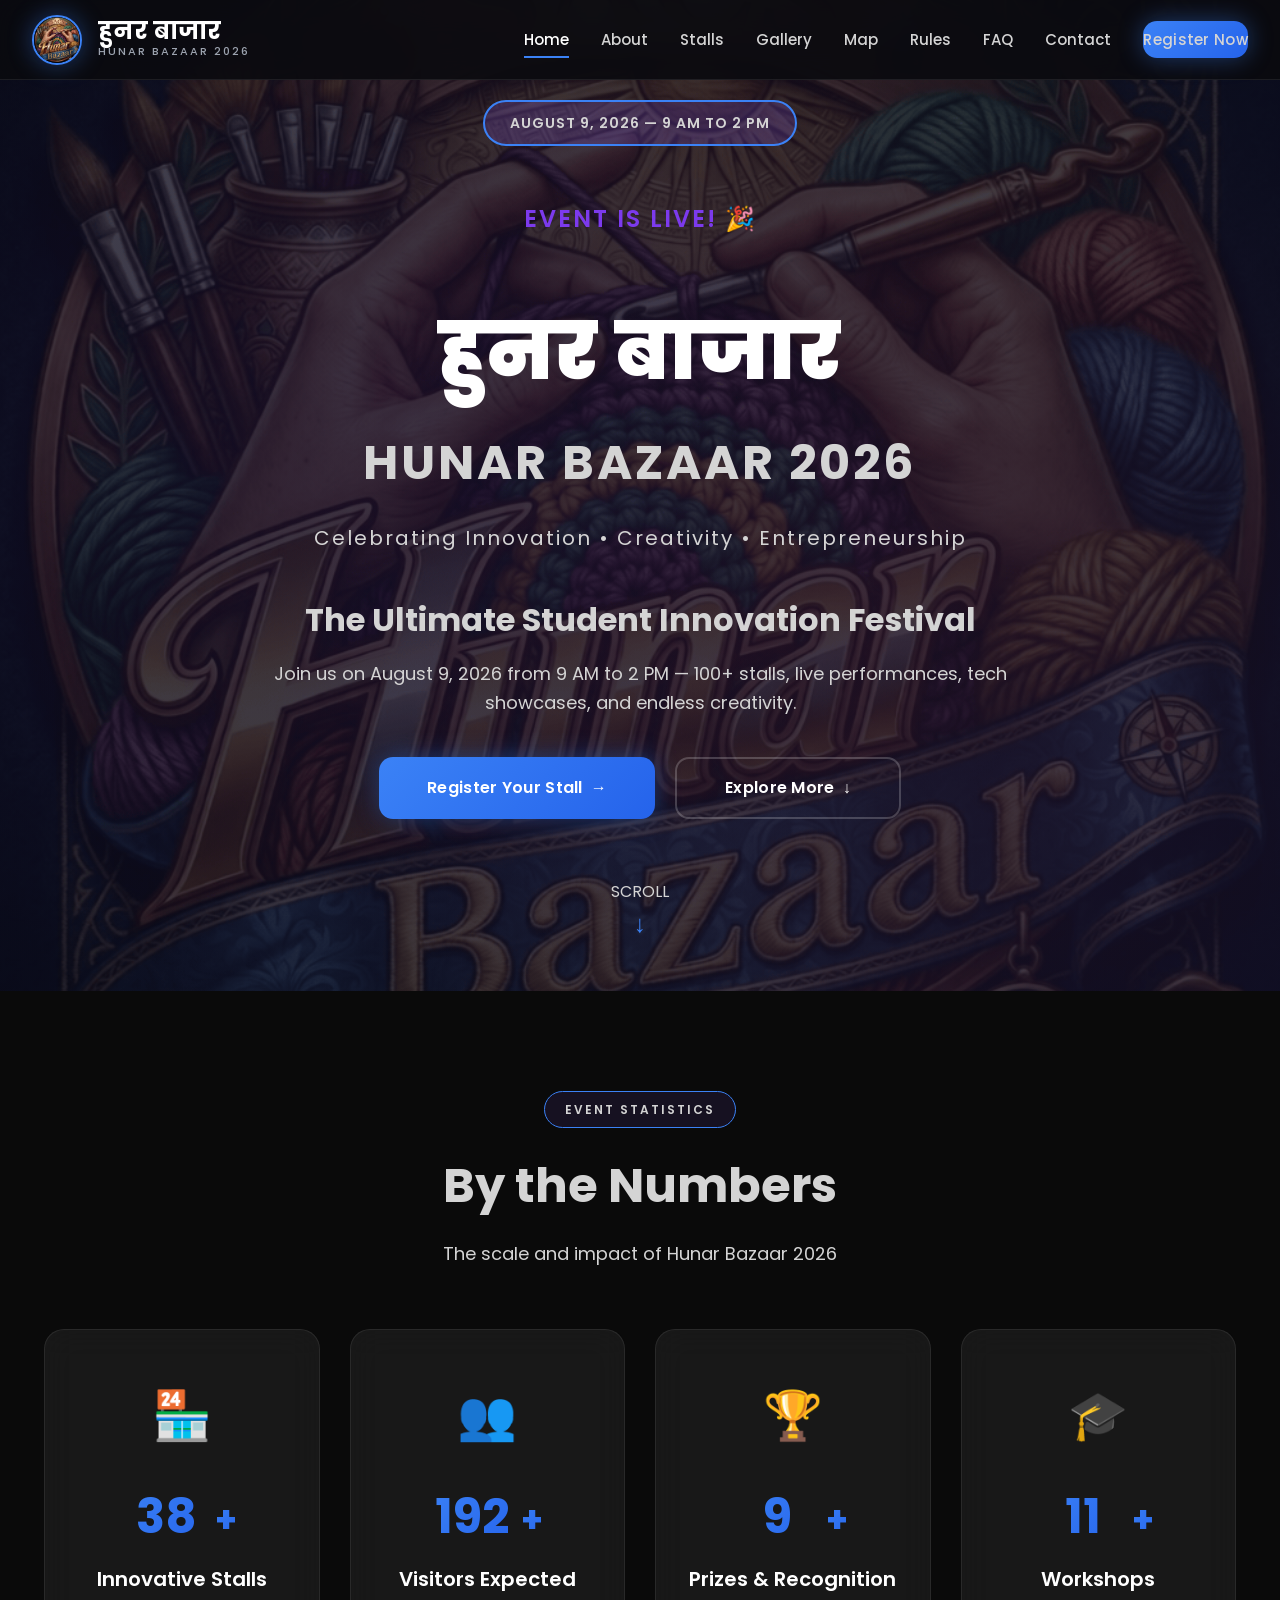
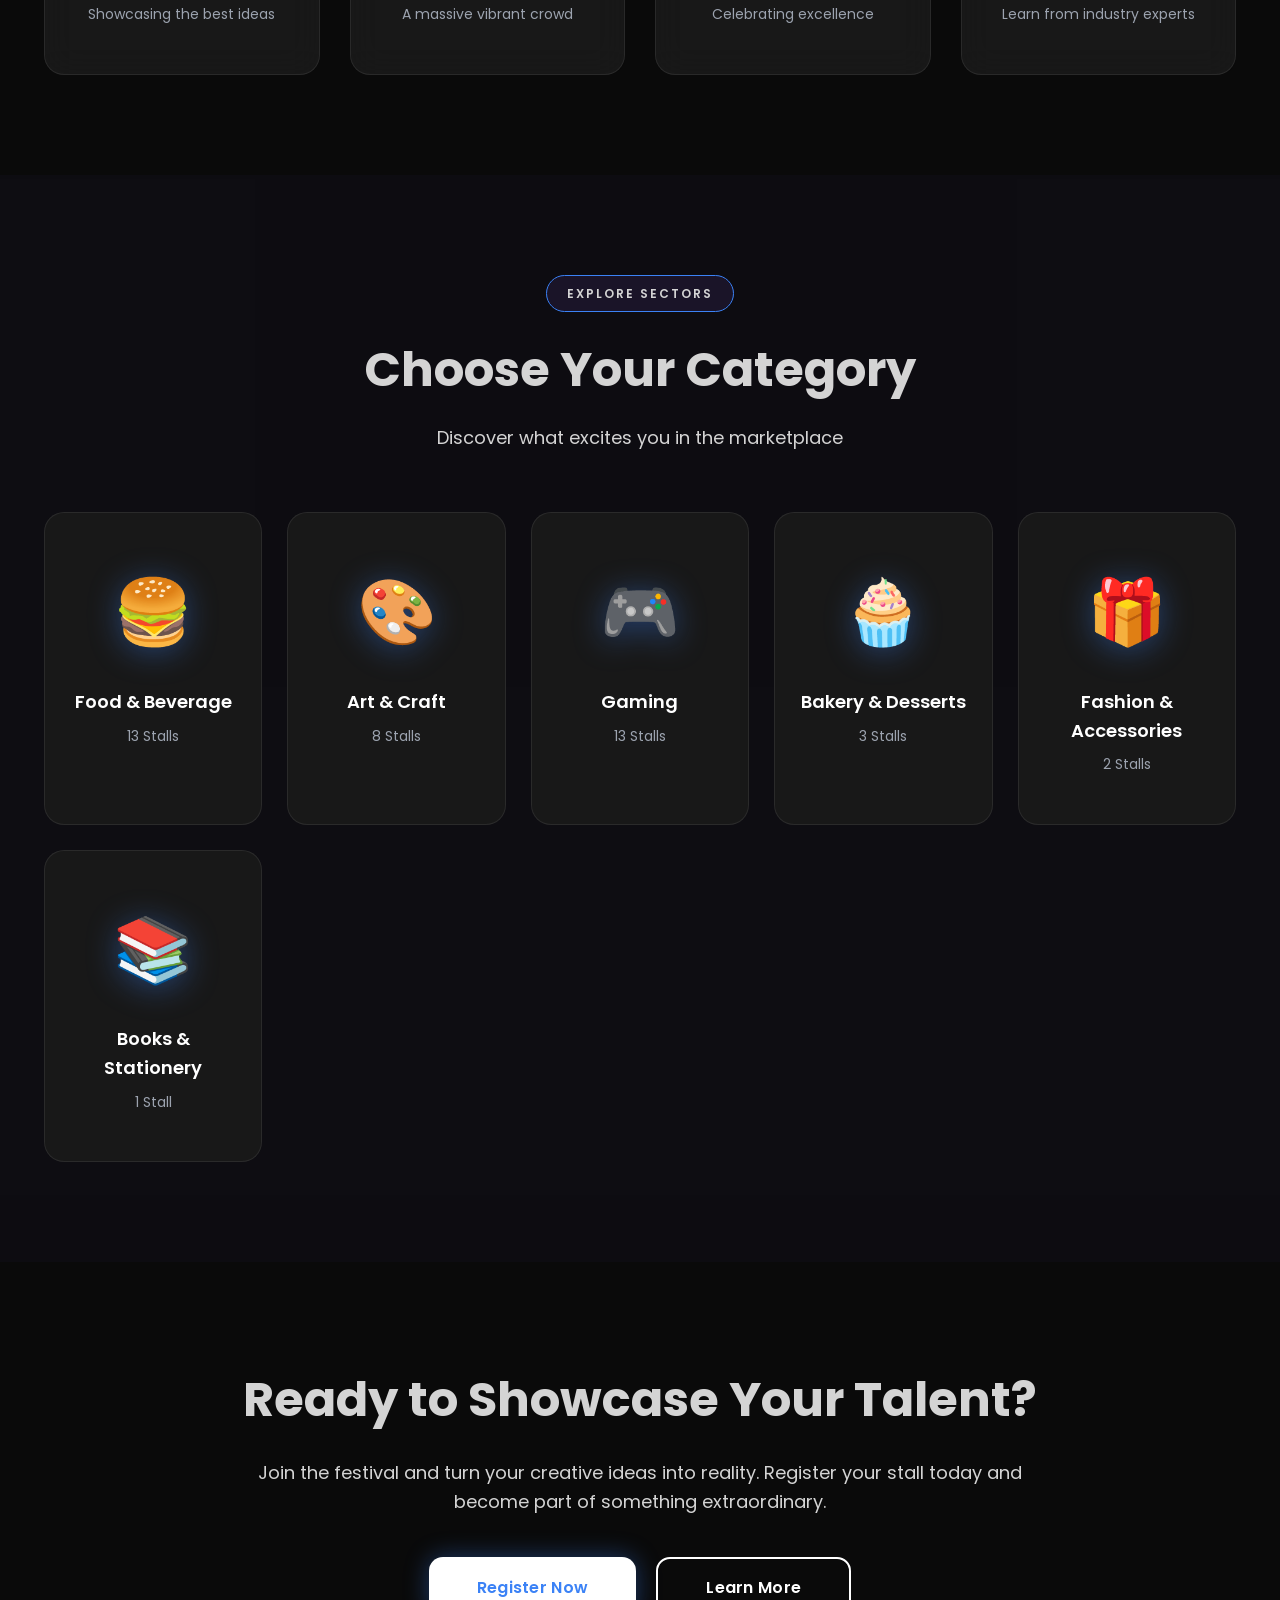
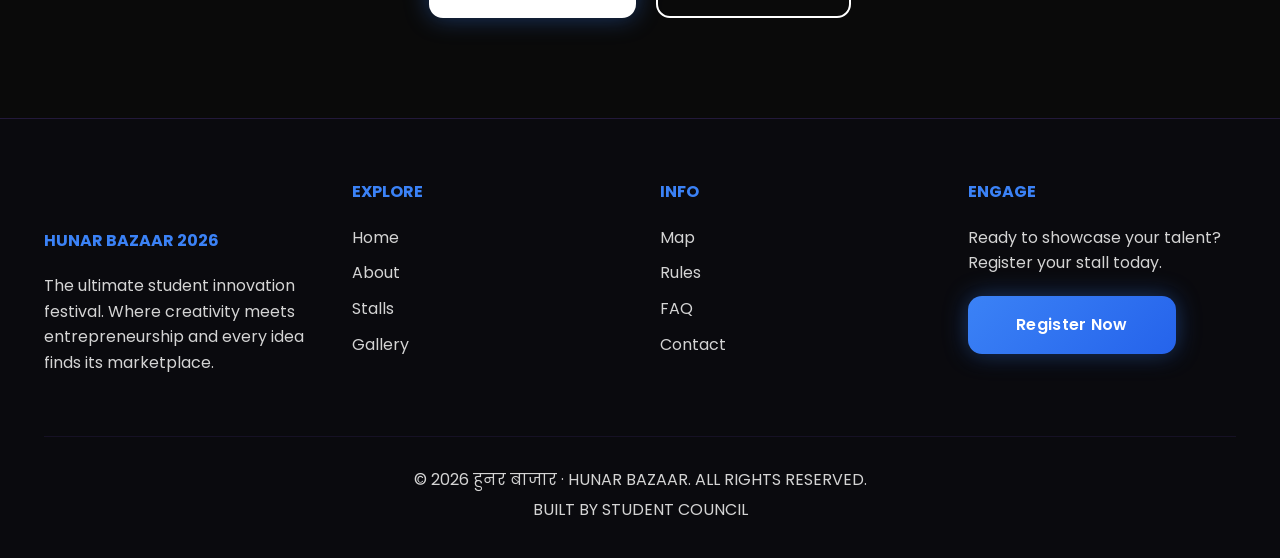
==== commit e3904a8d: "Add files via upload" ====
--- a/index.html
+++ b/index.html
@@ -66,7 +66,7 @@
         </div>
         <div class="hero-video-overlay"></div>
         <div class="hero-content">
-            <div class="hero-badge">COMING SOON — 2026 EDITION</div>
+            <div class="hero-badge">AUGUST 9, 2026 — 9 AM TO 2 PM</div>
             
             <!-- Event Countdown Timer -->
             <div class="countdown-timer">
@@ -98,8 +98,8 @@
             <h2 class="hero-subtitle">HUNAR BAZAAR 2026</h2>
             <p class="hero-tagline">Celebrating Innovation • Creativity • Entrepreneurship</p>
             <div class="hero-description">
-                <h3>The Ultimate Student Fair</h3>
-                <p>Where innovation meets celebration — 50+ stalls, live performances, tech showcases, and endless creativity.</p>
+                <h3>The Ultimate Student Innovation Festival</h3>
+                <p>Join us on August 9, 2026 from 9 AM to 2 PM — 100+ stalls, live performances, tech showcases, and endless creativity.</p>
             </div>
             <div class="hero-buttons">
                 <a href="register.html" class="btn btn-primary">
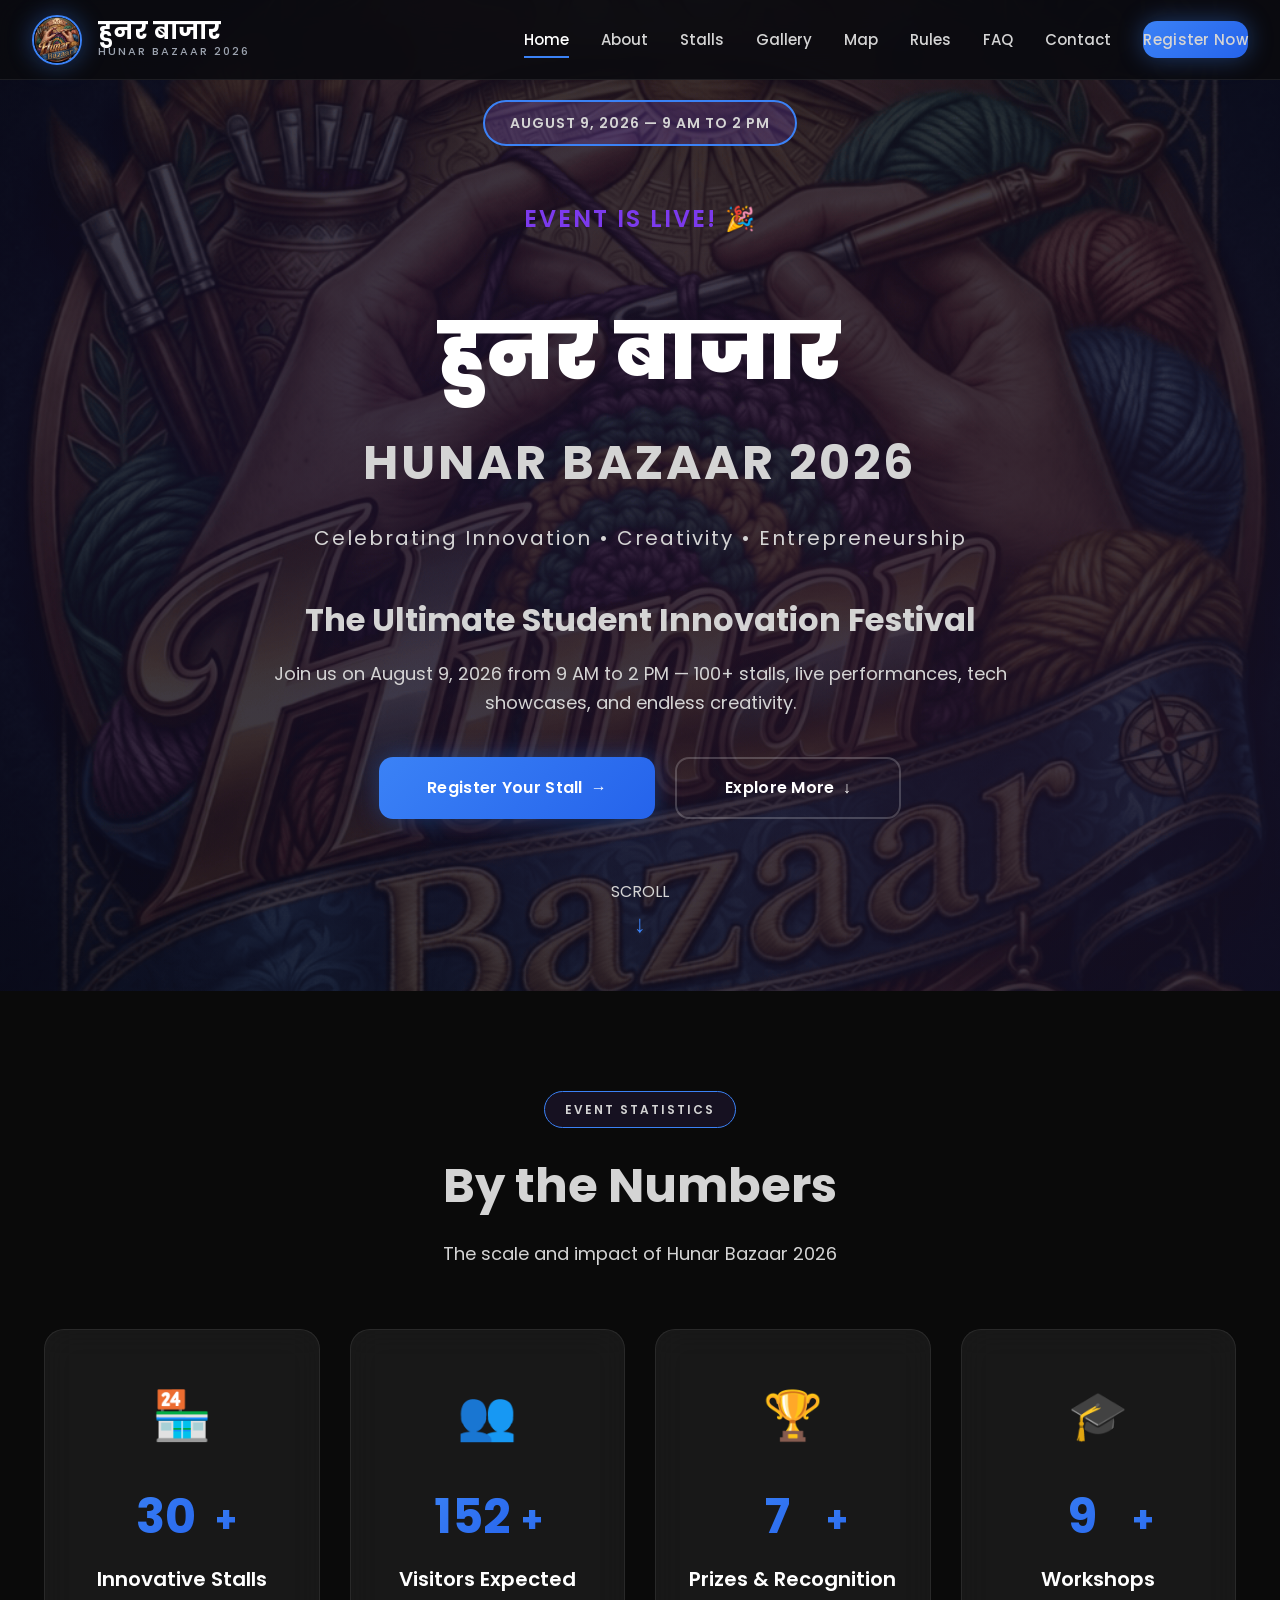
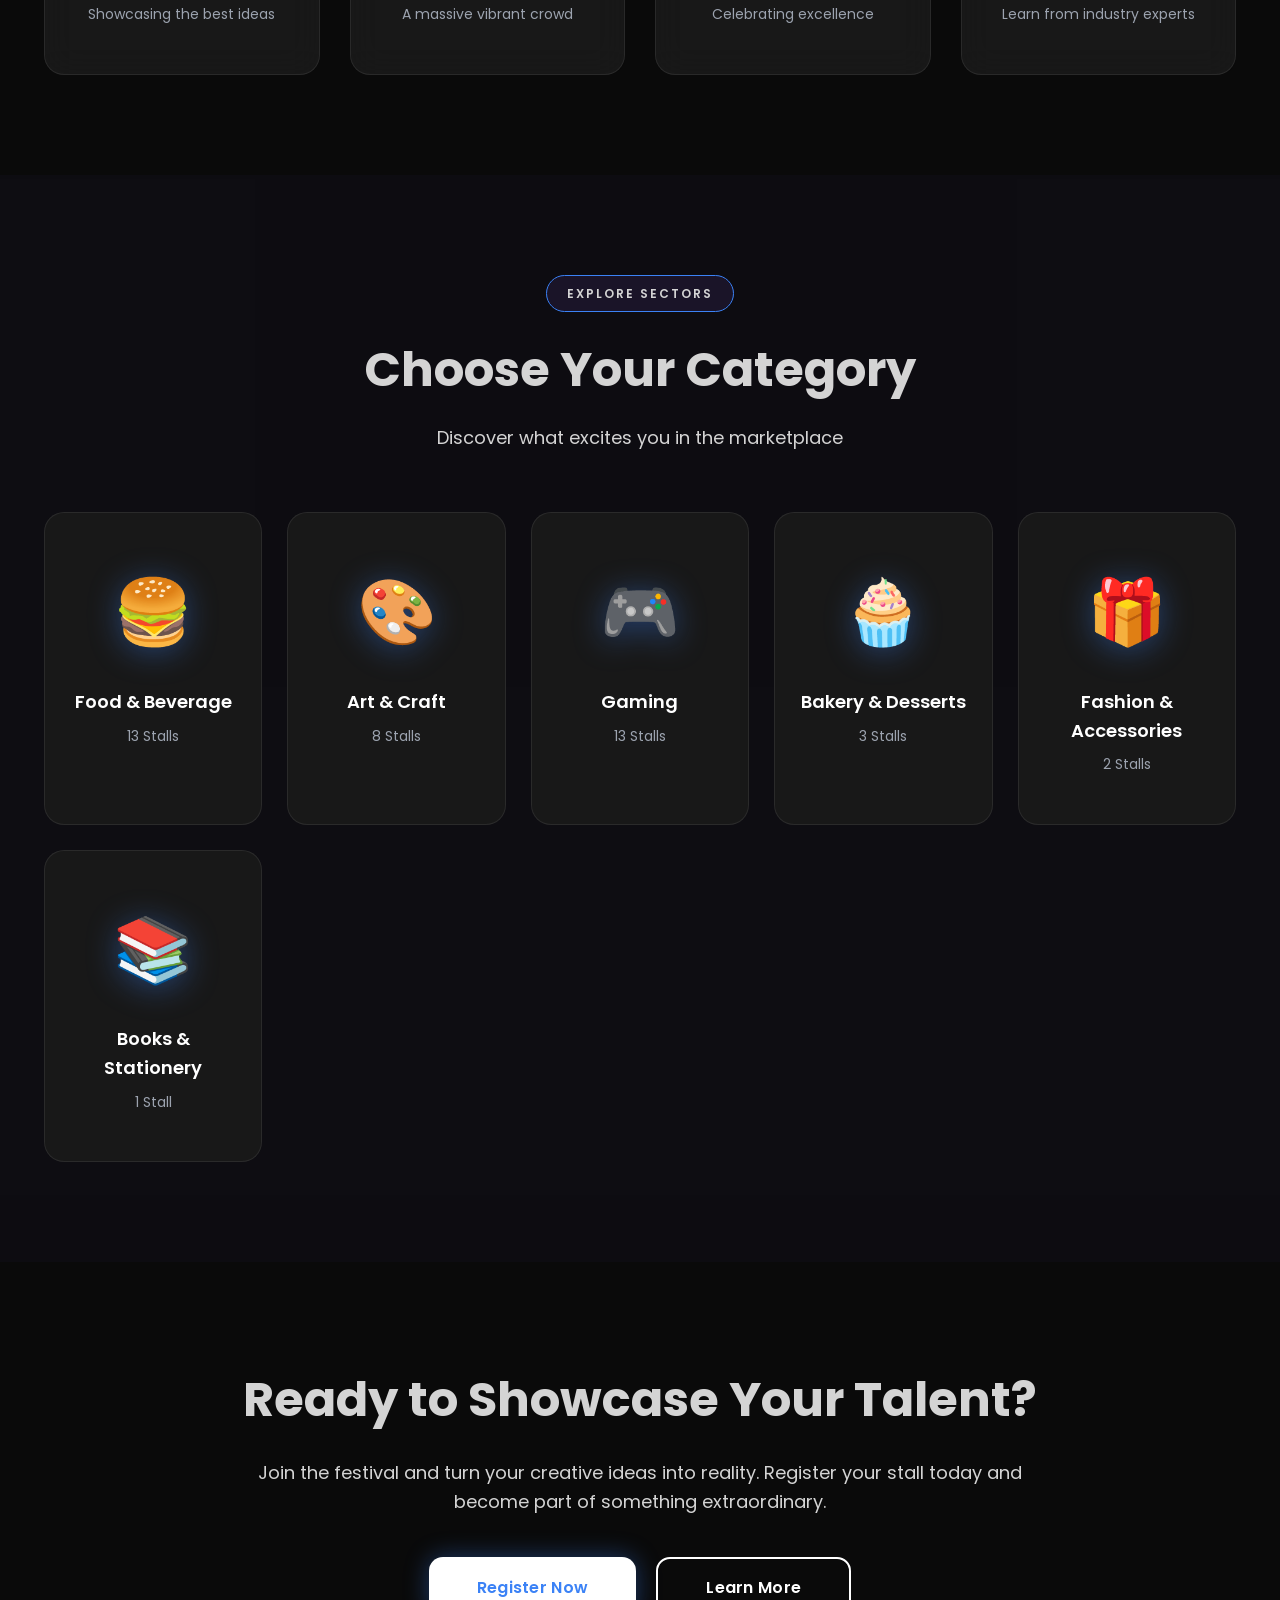
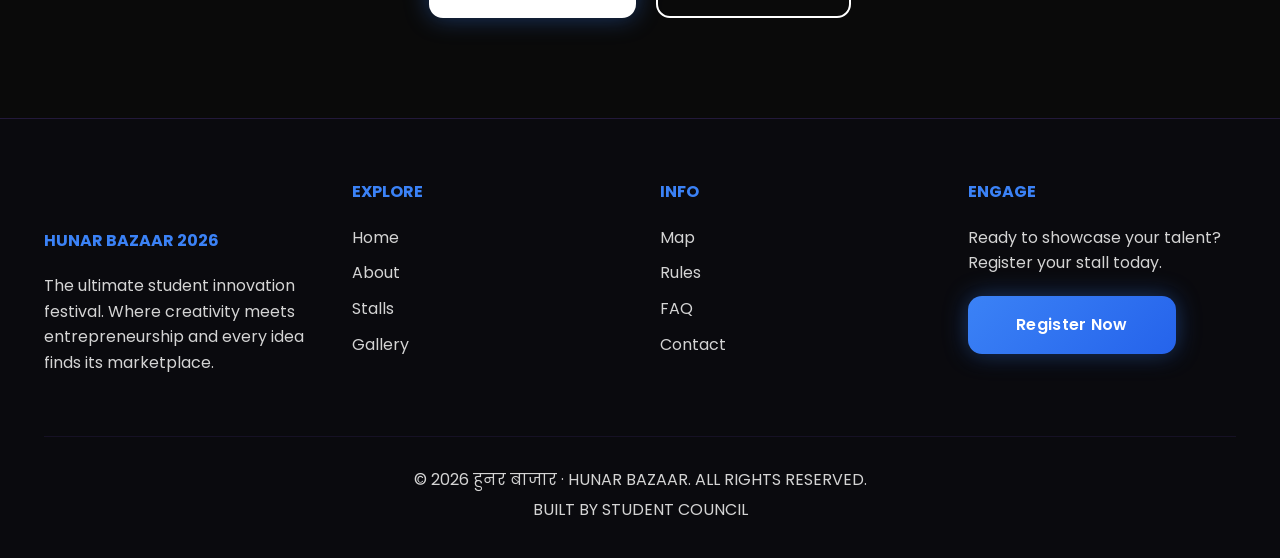
==== commit 3d429901: "Add files via upload" ====
--- a/index.html
+++ b/index.html
@@ -64,6 +64,8 @@
                 Your browser does not support video.
             </video>
         </div>
+        <!-- Static Background for Mobile -->
+        <div class="hero-static-bg"></div>
         <div class="hero-video-overlay"></div>
         <div class="hero-content">
             <div class="hero-badge">AUGUST 9, 2026 — 9 AM TO 2 PM</div>
--- a/style-new.css
+++ b/style-new.css
@@ -471,14 +471,38 @@
     top: 50%;
     left: 50%;
     transform: translate(-50%, -50%);
-    /* Cover entire hero section maintaining aspect ratio */
     min-width: 100%;
     min-height: 100%;
     width: auto;
     height: auto;
-    /* Ensure video covers on both orientations */
     object-fit: cover;
     z-index: 0;
+}
+
+/* Static Image Background for Mobile */
+.hero-static-bg {
+    display: none;
+    position: absolute;
+    top: 0;
+    left: 0;
+    width: 100%;
+    height: 100%;
+    background-image: url('school.jpg');
+    background-size: cover;
+    background-position: center;
+    background-repeat: no-repeat;
+    z-index: 0;
+}
+
+/* Mobile: Hide video, show static image */
+@media (max-width: 768px) {
+    .hero-video-container video {
+        display: none;
+    }
+    
+    .hero-static-bg {
+        display: block;
+    }
 }
 
 #ytplayer {
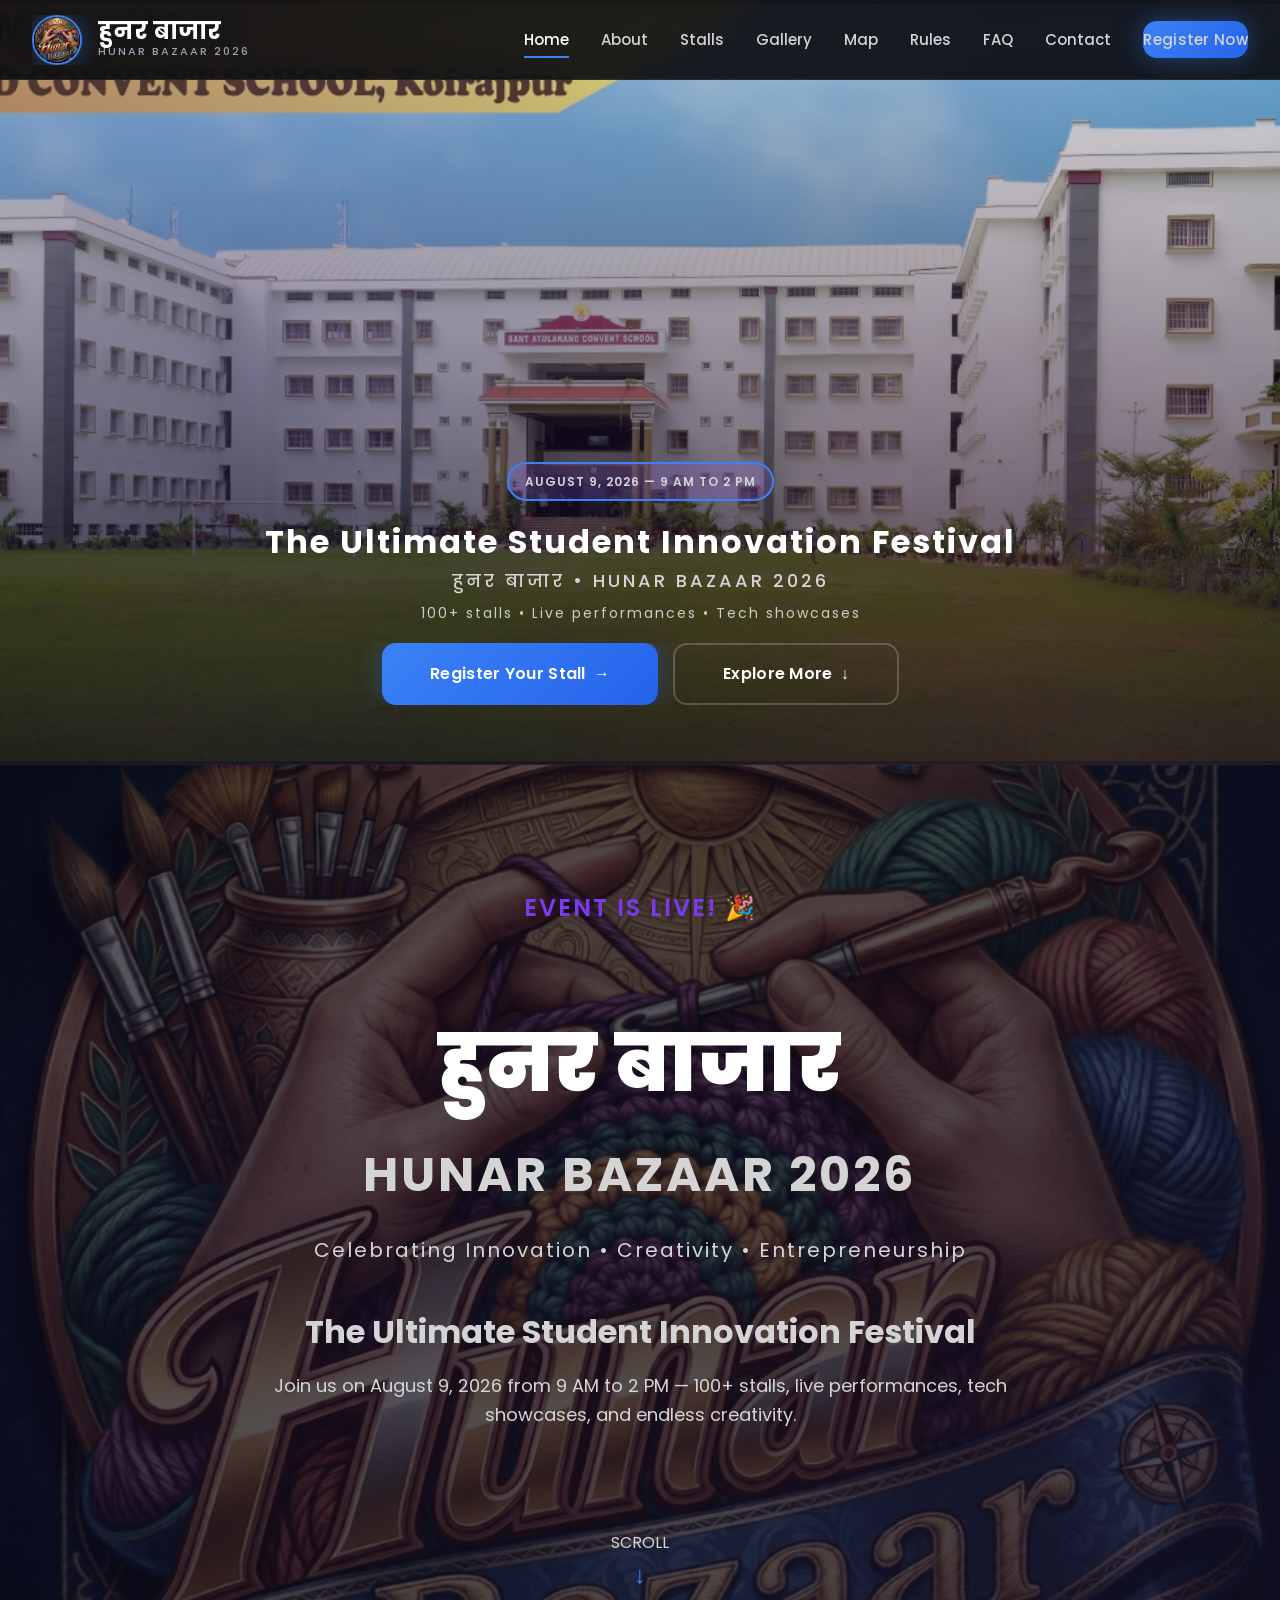
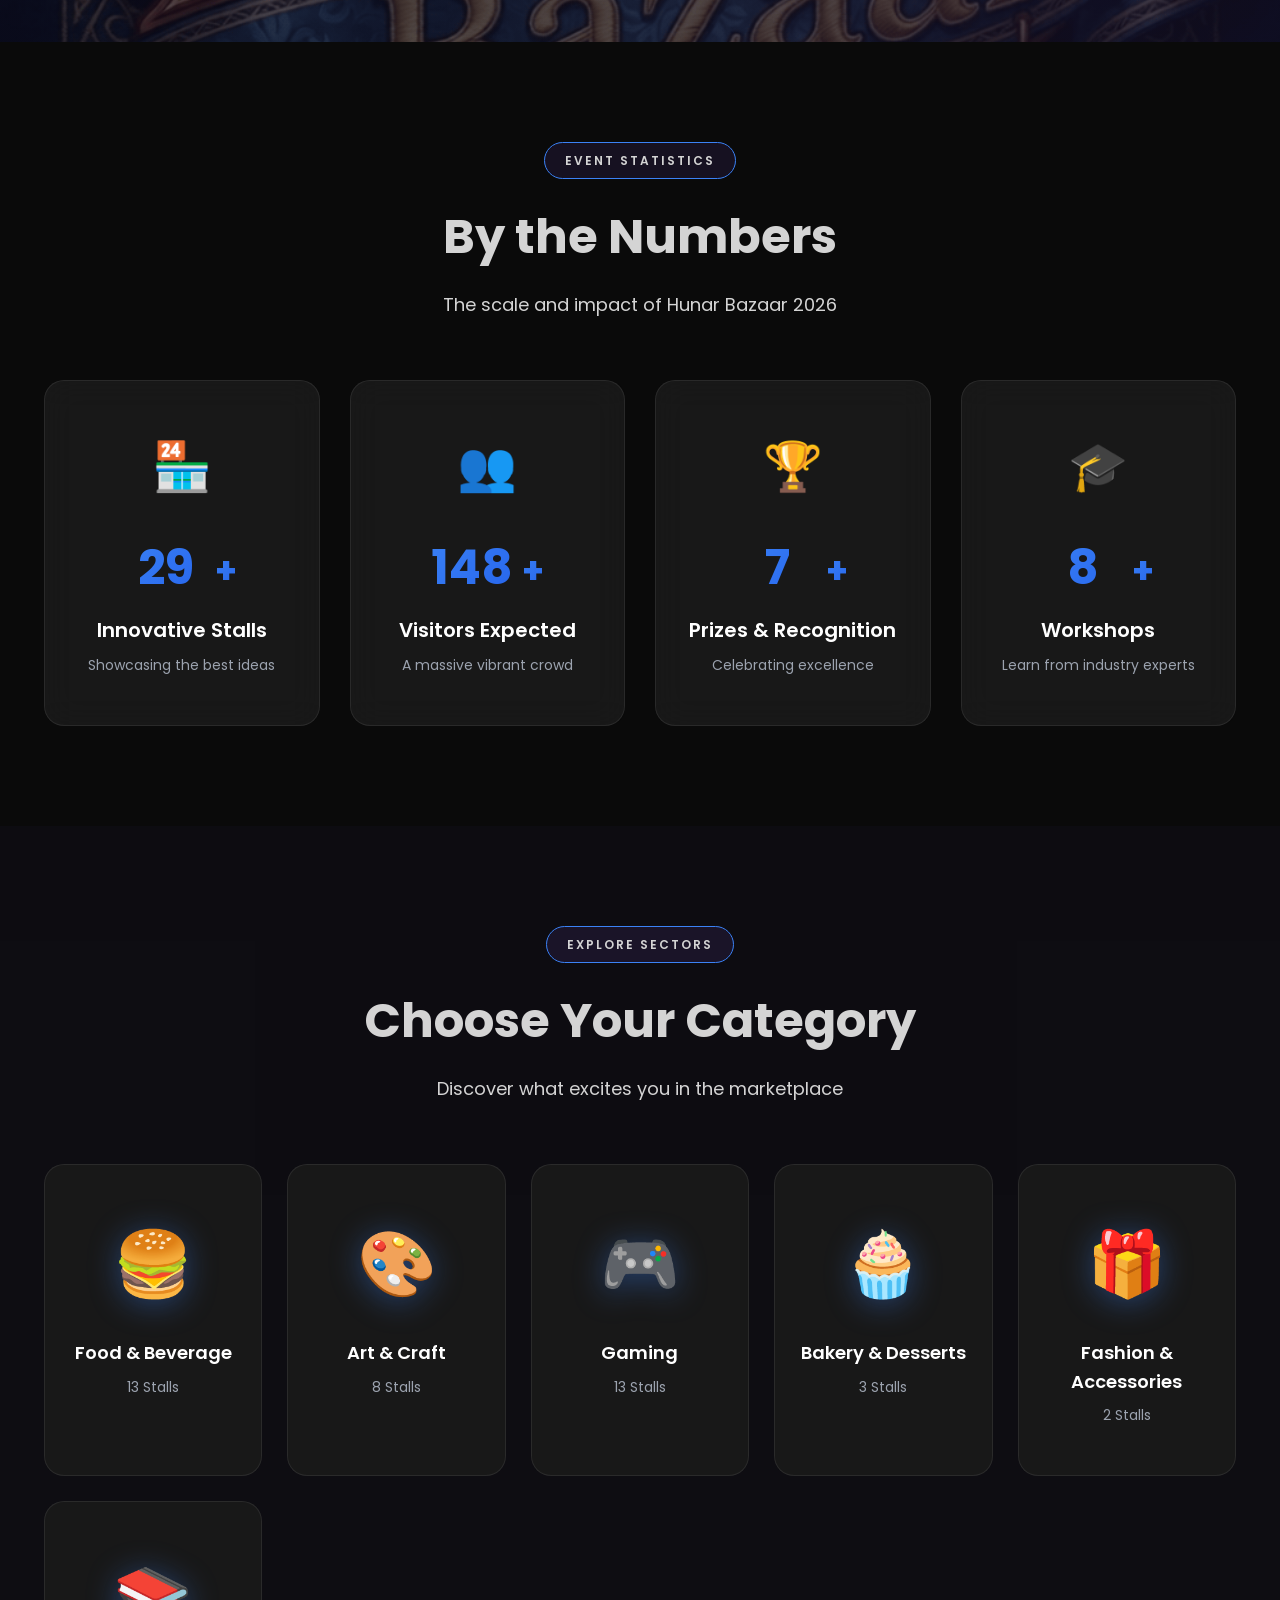
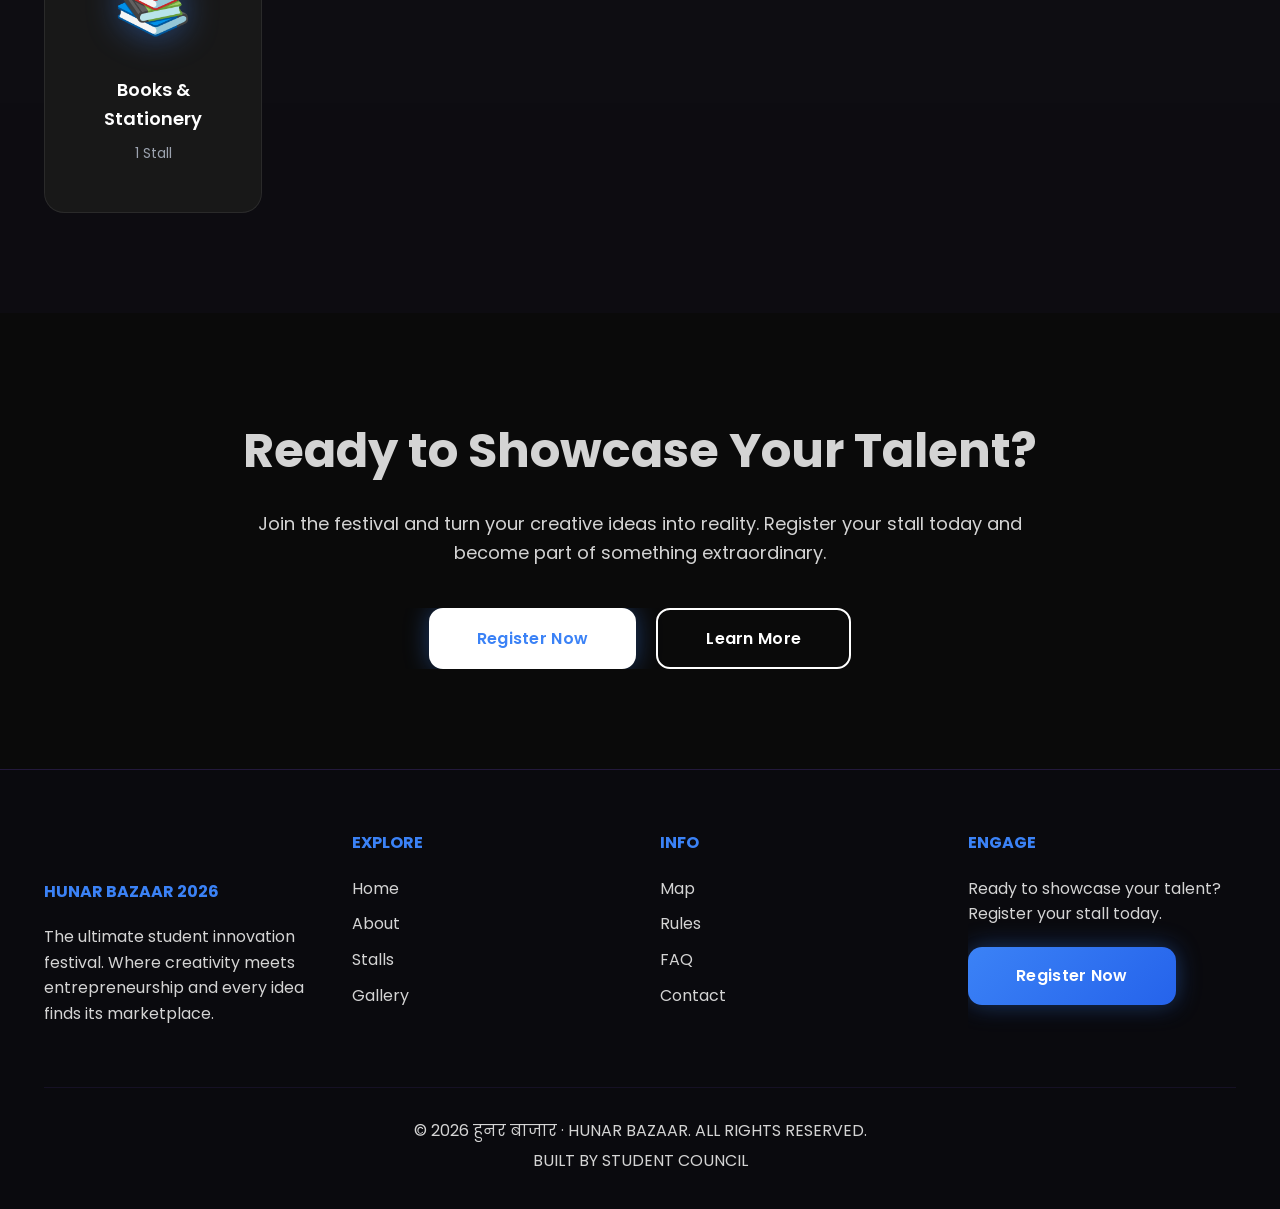
==== commit 3ea58d64: "Add files via upload" ====
--- a/index.html
+++ b/index.html
@@ -3,6 +3,29 @@
 <head>
     <meta charset="UTF-8">
     <meta name="viewport" content="width=device-width, initial-scale=1.0">
+    
+    <!-- SEO Meta Tags -->
+    <meta name="description" content="Hunar Bazaar 2026 - The ultimate student innovation festival at Sant Atulanand Convent School. 100+ stalls, live performances, tech showcases. Register your stall now for August 9, 2026!">
+    <meta name="keywords" content="Hunar Bazaar, student festival, innovation fair, school event, stalls registration, Sant Atulanand School, student entrepreneurship, creativity fair 2026">
+    <meta name="author" content="Sant Atulanand Convent School">
+    
+    <!-- Open Graph Meta Tags (WhatsApp, Facebook, LinkedIn sharing) -->
+    <meta property="og:title" content="हुनर बाजार | Hunar Bazaar 2026 - Student Innovation Festival">
+    <meta property="og:description" content="Join the ultimate student innovation festival! 100+ stalls, live performances, tech showcases. August 9, 2026 | 9 AM - 2 PM">
+    <meta property="og:image" content="logo.png">
+    <meta property="og:url" content="https://hunar-tau.vercel.app">
+    <meta property="og:type" content="website">
+    
+    <!-- Twitter Card Meta Tags -->
+    <meta name="twitter:card" content="summary_large_image">
+    <meta name="twitter:title" content="हुनर बाजार | Hunar Bazaar 2026">
+    <meta name="twitter:description" content="The ultimate student innovation festival. Register your stall now!">
+    <meta name="twitter:image" content="logo.png">
+    
+    <!-- Favicon -->
+    <link rel="icon" type="image/png" href="logo.png">
+    <link rel="apple-touch-icon" href="logo.png">
+    
     <title>हुनर बाजार | Hunar Bazaar 2026</title>
     <link rel="stylesheet" href="style-new.css">
     <link rel="preconnect" href="https://fonts.googleapis.com">
@@ -55,21 +78,42 @@
         </ul>
     </div>
 
-    <!-- Hero Section -->
-    <section class="hero">
-        <!-- Background Video - Direct MP4 -->
+    <!-- Hero Section - School Image Background -->
+    <section class="hero hero-school-section">
+        <!-- Static School Background -->
+        <div class="hero-school-bg"></div>
+        <div class="hero-school-overlay"></div>
+        <div class="hero-content">
+            <div class="hero-badge">AUGUST 9, 2026 — 9 AM TO 2 PM</div>
+            
+            <h1 class="hero-title">The Ultimate Student Innovation Festival</h1>
+            <h2 class="hero-subtitle">हुनर बाजार • HUNAR BAZAAR 2026</h2>
+            <p class="hero-tagline">100+ stalls • Live performances • Tech showcases</p>
+            
+            <div class="hero-buttons">
+                <a href="register.html" class="btn btn-primary">
+                    <span>Register Your Stall</span>
+                    <i>→</i>
+                </a>
+                <a href="about.html" class="btn btn-secondary">
+                    <span>Explore More</span>
+                    <i>↓</i>
+                </a>
+            </div>
+        </div>
+    </section>
+
+    <!-- Video Background Section (Below Hero) -->
+    <section class="hero hero-video-section">
+        <!-- Background Video -->
         <div class="hero-video-container">
             <video autoplay muted loop playsinline preload="auto" id="heroVideo" poster="logo.png">
                 <source src="hunar-video.mp4" type="video/mp4">
                 Your browser does not support video.
             </video>
         </div>
-        <!-- Static Background for Mobile -->
-        <div class="hero-static-bg"></div>
         <div class="hero-video-overlay"></div>
         <div class="hero-content">
-            <div class="hero-badge">AUGUST 9, 2026 — 9 AM TO 2 PM</div>
-            
             <!-- Event Countdown Timer -->
             <div class="countdown-timer">
                 <h4>Event Starts In:</h4>
@@ -103,16 +147,6 @@
                 <h3>The Ultimate Student Innovation Festival</h3>
                 <p>Join us on August 9, 2026 from 9 AM to 2 PM — 100+ stalls, live performances, tech showcases, and endless creativity.</p>
             </div>
-            <div class="hero-buttons">
-                <a href="register.html" class="btn btn-primary">
-                    <span>Register Your Stall</span>
-                    <i>→</i>
-                </a>
-                <a href="about.html" class="btn btn-secondary">
-                    <span>Explore More</span>
-                    <i>↓</i>
-                </a>
-            </div>
             <div class="scroll-indicator">
                 <span>SCROLL</span>
                 <div class="scroll-arrow">↓</div>
--- a/style-new.css
+++ b/style-new.css
@@ -487,21 +487,25 @@
     left: 0;
     width: 100%;
     height: 100%;
-    background-image: url('school.jpg');
+    background-image: url('SCHOOL.jpg');
     background-size: cover;
-    background-position: center;
+    background-position: center center;
     background-repeat: no-repeat;
     z-index: 0;
 }
 
-/* Mobile: Hide video, show static image */
+/* Mobile: School section uses static image, Video section still plays video */
 @media (max-width: 768px) {
-    .hero-video-container video {
+    /* Hero school section - no video here anyway */
+    .hero-school-section .hero-video-container video {
         display: none;
     }
     
-    .hero-static-bg {
-        display: block;
+    /* Hero video section - KEEP VIDEO PLAYING on mobile */
+    .hero-video-section .hero-video-container video {
+        display: block !important; /* Ensure video plays on mobile */
+        min-width: 100%;
+        min-height: 100%;
     }
 }
 
@@ -523,10 +527,11 @@
     left: 0;
     width: 100%;
     height: 100%;
-    background: 
-        linear-gradient(135deg, rgba(10, 10, 21, 0.75) 0%, rgba(15, 15, 35, 0.8) 100%),
-        radial-gradient(circle at 30% 40%, rgba(124, 58, 237, 0.2) 0%, transparent 60%),
-        radial-gradient(circle at 70% 60%, rgba(236, 72, 153, 0.2) 0%, transparent 60%);
+    background: linear-gradient(
+        135deg,
+        rgba(10, 10, 21, 0.65) 0%,
+        rgba(15, 15, 35, 0.75) 100%
+    );
     z-index: 1;
 }
 
@@ -554,6 +559,7 @@
 .countdown-timer {
     margin: var(--space-md) auto var(--space-xl);
     max-width: 700px;
+    overflow: hidden;
 }
 
 .countdown-timer h4 {
@@ -571,6 +577,7 @@
     align-items: center;
     gap: var(--space-sm);
     flex-wrap: wrap;
+    overflow: hidden;
 }
 
 .countdown-item {
@@ -585,6 +592,7 @@
     flex-direction: column;
     align-items: center;
     transition: all 0.3s cubic-bezier(0.4, 0, 0.2, 1);
+    overflow: hidden;
 }
 
 .countdown-item:hover {
@@ -599,6 +607,7 @@
     color: var(--primary-color);
     line-height: 1;
     margin-bottom: var(--space-xs);
+    user-select: none;
 }
 
 .countdown-label {
@@ -1115,6 +1124,7 @@
     .mobile-menu-toggle {
         display: block;
     }
+}
 
 /* ========================================
    MOBILE RESPONSIVE
@@ -1398,9 +1408,11 @@
 @keyframes countdownPulse {
     0%, 100% {
         box-shadow: 0 0 0 rgba(124, 58, 237, 0);
+        transform: scale(1);
     }
     50% {
         box-shadow: 0 0 20px rgba(124, 58, 237, 0.5);
+        transform: scale(1.02);
     }
 }
 
@@ -1543,239 +1555,209 @@
     scrollbar-color: #3B82F6 #0A0A0A;
 }
 
+/* Remove number input spinners/arrows */
+input[type='number']::-webkit-inner-spin-button,
+input[type='number']::-webkit-outer-spin-button {
+    -webkit-appearance: none;
+    margin: 0;
+}
+
+input[type='number'] {
+    -moz-appearance: textfield;
+    appearance: textfield;
+}
+
+/* End of stylesheet */
+
 
 /* ========================================
-   FAQ ACCORDION STYLES
+   TWO HERO SECTIONS LAYOUT (COMPETITOR STYLE)
    ======================================== */
 
-.faq-item {
-    background: var(--card-bg);
-    backdrop-filter: var(--glass-blur);
-    border-radius: var(--radius-card);
-    border: 1px solid rgba(255, 255, 255, 0.08);
-    margin-bottom: var(--space-md);
-    overflow: hidden;
-    transition: all 0.3s ease;
-}
-
-.faq-item:hover {
-    border-color: rgba(59, 130, 246, 0.3);
-}
-
-.faq-question {
-    width: 100%;
-    padding: var(--space-lg);
-    background: none;
-    border: none;
-    color: var(--text-heading);
-    font-size: 18px;
-    font-weight: 600;
-    text-align: left;
-    cursor: pointer;
+/* Hero School Section (TOP - School Image Background) */
+.hero-school-section {
+    min-height: 85vh;
+    background: var(--primary-bg);
     display: flex;
-    justify-content: space-between;
-    align-items: center;
-    transition: all 0.3s ease;
-}
-
-.faq-question:hover {
-    color: var(--primary-color);
-}
-
-.faq-icon {
-    font-size: 24px;
-    transition: transform 0.3s ease;
-    color: var(--primary-color);
-}
-
-.faq-item.active .faq-icon {
-    transform: rotate(180deg);
-}
-
-.faq-answer {
-    max-height: 0;
-    overflow: hidden;
-    transition: max-height 0.4s ease, padding 0.4s ease;
-    padding: 0 var(--space-lg);
-}
-
-.faq-item.active .faq-answer {
-    max-height: 500px;
-    padding: 0 var(--space-lg) var(--space-lg);
-}
-
-.faq-answer p {
-    color: var(--text-paragraph);
-    line-height: 1.8;
-}
-
-/* ========================================
-   IMPROVED GALLERY GRID
-   ======================================== */
-
-.gallery-grid {
-    display: grid;
-    grid-template-columns: repeat(auto-fill, minmax(280px, 1fr));
-    gap: var(--space-md);
-    padding: var(--space-xl) 0;
-}
-
-.gallery-item {
-    position: relative;
-    border-radius: var(--radius-card);
-    overflow: hidden;
-    aspect-ratio: 1 / 1;
-    cursor: pointer;
-    box-shadow: var(--shadow-sm);
-    transition: all 0.4s cubic-bezier(0.4, 0, 0.2, 1);
-}
-
-.gallery-item:hover {
-    transform: translateY(-8px);
-    box-shadow: var(--shadow-lg);
-}
-
-.gallery-item img {
-    width: 100%;
-    height: 100%;
-    object-fit: cover;
-    transition: transform 0.5s ease;
-}
-
-.gallery-item:hover img {
-    transform: scale(1.1);
-}
-
-.gallery-item::before {
-    content: '';
+    align-items: flex-end; /* Position text at bottom to show school building */
+    padding-bottom: 60px;
+}
+
+.hero-school-bg {
     position: absolute;
     top: 0;
     left: 0;
     width: 100%;
     height: 100%;
-    background: linear-gradient(135deg, rgba(59, 130, 246, 0.3) 0%, rgba(245, 158, 11, 0.3) 100%);
-    opacity: 0;
-    transition: opacity 0.3s ease;
+    background-image: linear-gradient(180deg, rgba(10, 10, 25, 0.1) 0%, rgba(10, 10, 25, 0.85) 100%), url('SCHOOL.jpg');
+    background-size: cover;
+    background-position: center center;
+    background-repeat: no-repeat;
+    z-index: 0;
+}
+
+.hero-school-overlay {
+    position: absolute;
+    top: 0;
+    left: 0;
+    width: 100%;
+    height: 100%;
+    background: transparent;
     z-index: 1;
 }
 
-.gallery-item:hover::before {
-    opacity: 1;
-}
-
+/* School Section - Compact Text Layout at Bottom */
+.hero-school-section .hero-content {
+    position: relative;
+    z-index: 2;
+    max-width: 900px;
+    margin: 0 auto;
+    text-align: center;
+    padding: 0 20px;
+}
+
+.hero-school-section .hero-badge {
+    font-size: 12px;
+    font-weight: 600;
+    letter-spacing: 1px;
+    padding: 8px 16px;
+    display: inline-block;
+    margin-bottom: 15px;
+}
+
+.hero-school-section .hero-title {
+    font-size: 32px;
+    margin-bottom: 8px;
+    line-height: 1.1;
+    font-weight: 700;
+}
+
+.hero-school-section .hero-subtitle {
+    font-size: 18px;
+    margin-bottom: 8px;
+    font-weight: 500;
+}
+
+.hero-school-section .hero-tagline {
+    font-size: 14px;
+    margin-bottom: 20px;
+    line-height: 1.4;
+    max-width: 700px;
+    margin-left: auto;
+    margin-right: auto;
+    opacity: 0.95;
+}
+
+.hero-school-section .hero-buttons {
+    display: flex;
+    gap: 15px;
+    justify-content: center;
+    flex-wrap: wrap;
+}
+
+/* Hero Video Section (BELOW School Section) */
+.hero-video-section {
+    min-height: 90vh;
+    background: var(--primary-bg);
+}
+
+/* Mobile Optimization for School Section */
 @media (max-width: 768px) {
-    .gallery-grid {
-        grid-template-columns: repeat(auto-fill, minmax(150px, 1fr));
-        gap: var(--space-sm);
-    }
-}
-
-/* ========================================
-   MAP PAGE MOBILE FIXES
-   ======================================== */
-
-.map-grid,
-.info-grid,
-.contacts-grid {
-    display: grid;
-    grid-template-columns: repeat(auto-fit, minmax(280px, 1fr));
-    gap: var(--space-lg);
-}
-
-@media (max-width: 768px) {
-    .map-grid,
-    .info-grid,
-    .contacts-grid {
-        grid-template-columns: 1fr;
-        gap: var(--space-md);
-    }
-    
-    .contact-card,
-    .map-card,
-    .info-card {
-        width: 100%;
-    }
-}
-
-/* ========================================
-   LOADING LAZY IMAGES
-   ======================================== */
-
-img[loading="lazy"] {
-    opacity: 0;
-    transition: opacity 0.3s ease;
-}
-
-img[loading="lazy"].loaded {
-    opacity: 1;
-}
-
-/* Placeholder while image loads */
-img[loading="lazy"]:not(.loaded) {
-    background: linear-gradient(
-        90deg,
-        rgba(255, 255, 255, 0.05) 0%,
-        rgba(255, 255, 255, 0.1) 50%,
-        rgba(255, 255, 255, 0.05) 100%
-    );
-    background-size: 200% 100%;
-    animation: loading 1.5s ease-in-out infinite;
-}
-
-@keyframes loading {
-    0% {
-        background-position: -200% 0;
-    }
-    100% {
-        background-position: 200% 0;
-    }
-}
-
-/* ========================================
-   MOBILE MENU IN MAIN STYLESHEET
-   ======================================== */
-
-@media (max-width: 768px) {
-    .desktop-only {
-        display: none !important;
-    }
-    
-    /* 3-Line Hamburger - Animated */
-    .mobile-menu-toggle {
-        display: flex !important;
-        flex-direction: column;
-        gap: 6px;
-        background: none !important;
-        border: none !important;
-        cursor: pointer !important;
-        padding: 8px !important;
-        z-index: 100000 !important;
-        position: relative !important;
-    }
-    
-    .mobile-menu-toggle span {
+    .hero-school-section {
+        min-height: 75vh;
+        padding-bottom: 40px;
+        align-items: flex-end;
+    }
+    
+    .hero-school-bg {
+        background-position: center 30%;
+        background-size: cover;
+    }
+    
+    .hero-school-section .hero-title {
+        font-size: 26px;
+    }
+    
+    .hero-school-section .hero-subtitle {
+        font-size: 16px;
+    }
+    
+    .hero-school-section .hero-tagline {
+        font-size: 13px;
+        max-width: 90%;
+    }
+    
+    .hero-video-section {
+        min-height: 80vh;
+    }
+}
+
+/* Extra Small Mobile - School Image & Text Fix */
+@media (max-width: 480px) {
+    .hero-school-section {
+        min-height: 65vh !important;
+        padding-bottom: 30px !important;
+        align-items: flex-end !important;
+    }
+    
+    .hero-school-bg {
+        background-size: cover !important;
+        background-position: center 35% !important; /* Show more school building */
+    }
+    
+    .hero-school-section .hero-title {
+        font-size: 1.25rem !important; /* ~20px - smaller */
+        line-height: 1.1 !important;
+        margin-bottom: 6px !important;
+    }
+    
+    .hero-school-section .hero-subtitle {
+        font-size: 0.85rem !important; /* ~13px */
+        margin-bottom: 6px !important;
+    }
+    
+    .hero-school-section .hero-tagline {
+        font-size: 0.75rem !important; /* ~12px */
+        display: -webkit-box;
+        -webkit-line-clamp: 2;
+        line-clamp: 2;
+        -webkit-box-orient: vertical;
+        overflow: hidden;
+        line-height: 1.3 !important;
+        margin-bottom: 15px !important;
+    }
+    
+    .hero-school-section .hero-badge {
+        font-size: 0.65rem !important; /* ~10px */
+        padding: 5px 10px !important;
+        margin-bottom: 12px !important;
+    }
+    
+    .hero-school-section .btn {
+        padding: 8px 16px !important;
+        font-size: 0.8rem !important;
+    }
+    
+    .hero-school-section .hero-buttons {
+        gap: 8px !important;
+        flex-direction: column !important;
+    }
+    
+    /* Video Section - Keep Playing on Mobile */
+    .hero-video-section {
+        min-height: 75vh !important;
+        padding: 40px 15px 30px !important;
+    }
+    
+    .hero-video-section .hero-video-container video {
         display: block !important;
-        width: 28px !important;
-        height: 3px !important;
-        background: #FFFFFF !important;
-        border-radius: 3px !important;
-        transition: all 0.3s ease !important;
-    }
-    
-    /* Animate to X when active */
-    .mobile-menu-toggle.active span:nth-child(1) {
-        transform: rotate(45deg) translate(8px, 8px) !important;
-    }
-    
-    .mobile-menu-toggle.active span:nth-child(2) {
-        opacity: 0 !important;
-    }
-    
-    .mobile-menu-toggle.active span:nth-child(3) {
-        transform: rotate(-45deg) translate(7px, -7px) !important;
-    }
-}
-
-body.menu-open {
-    overflow: hidden !important;
-}
+    }
+    
+    .hero-video-section .hero-title {
+        font-size: 2rem !important; /* ~32px - Slightly bigger for video section */
+    }
+    
+    .hero-video-section .hero-subtitle {
+        font-size: 1.2rem !important;
+    }
+}
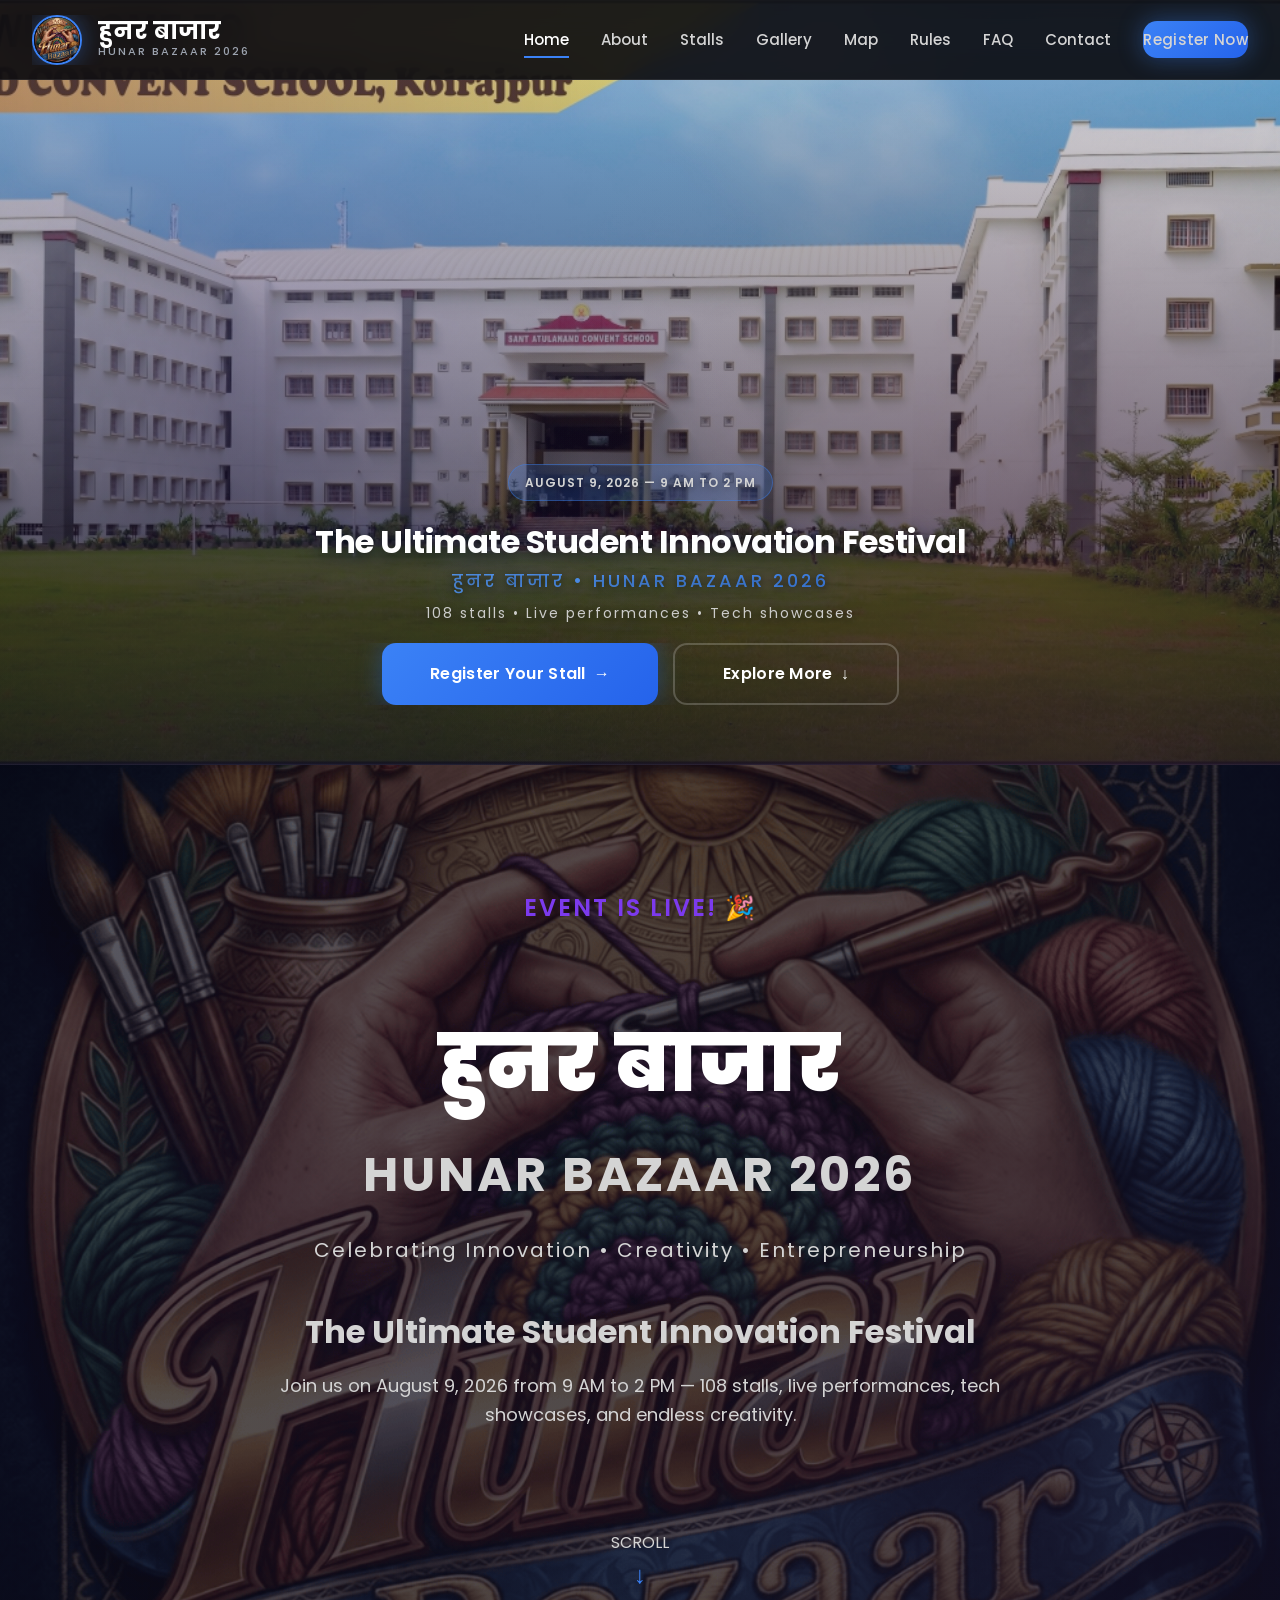
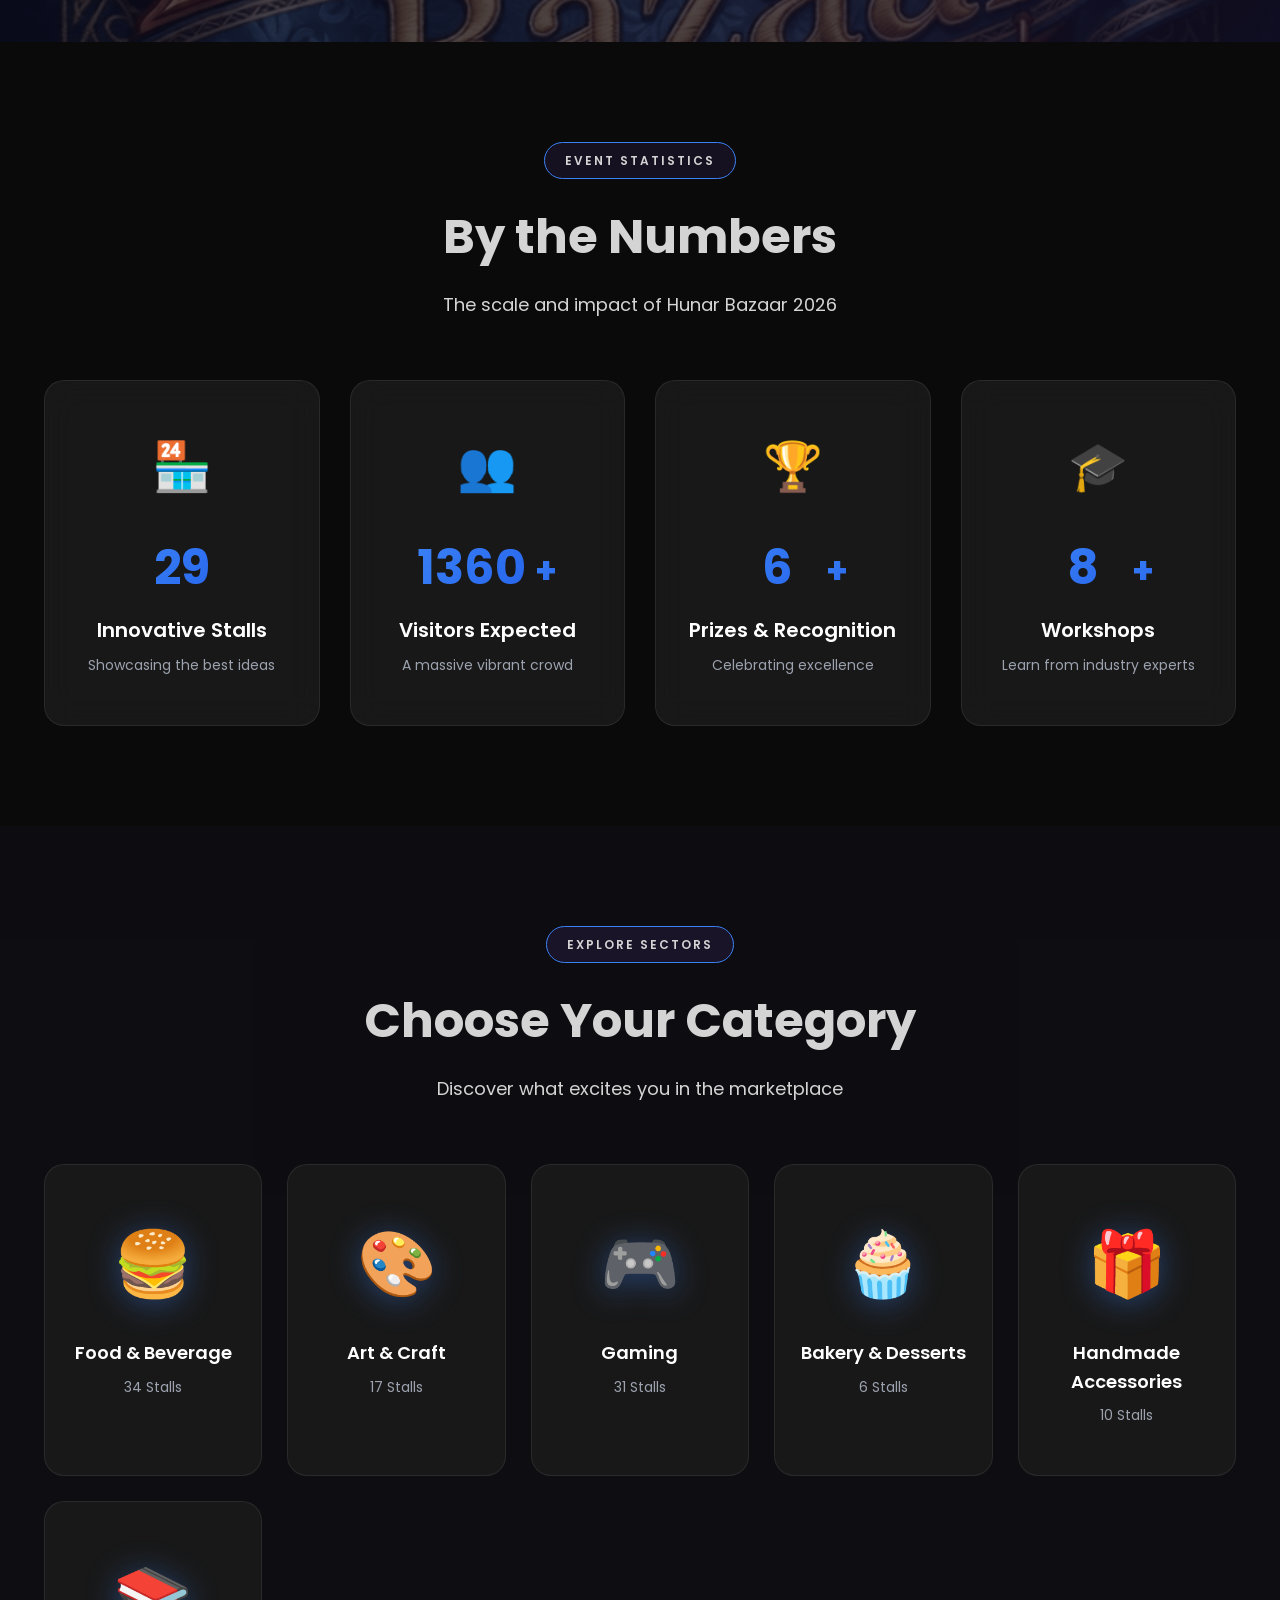
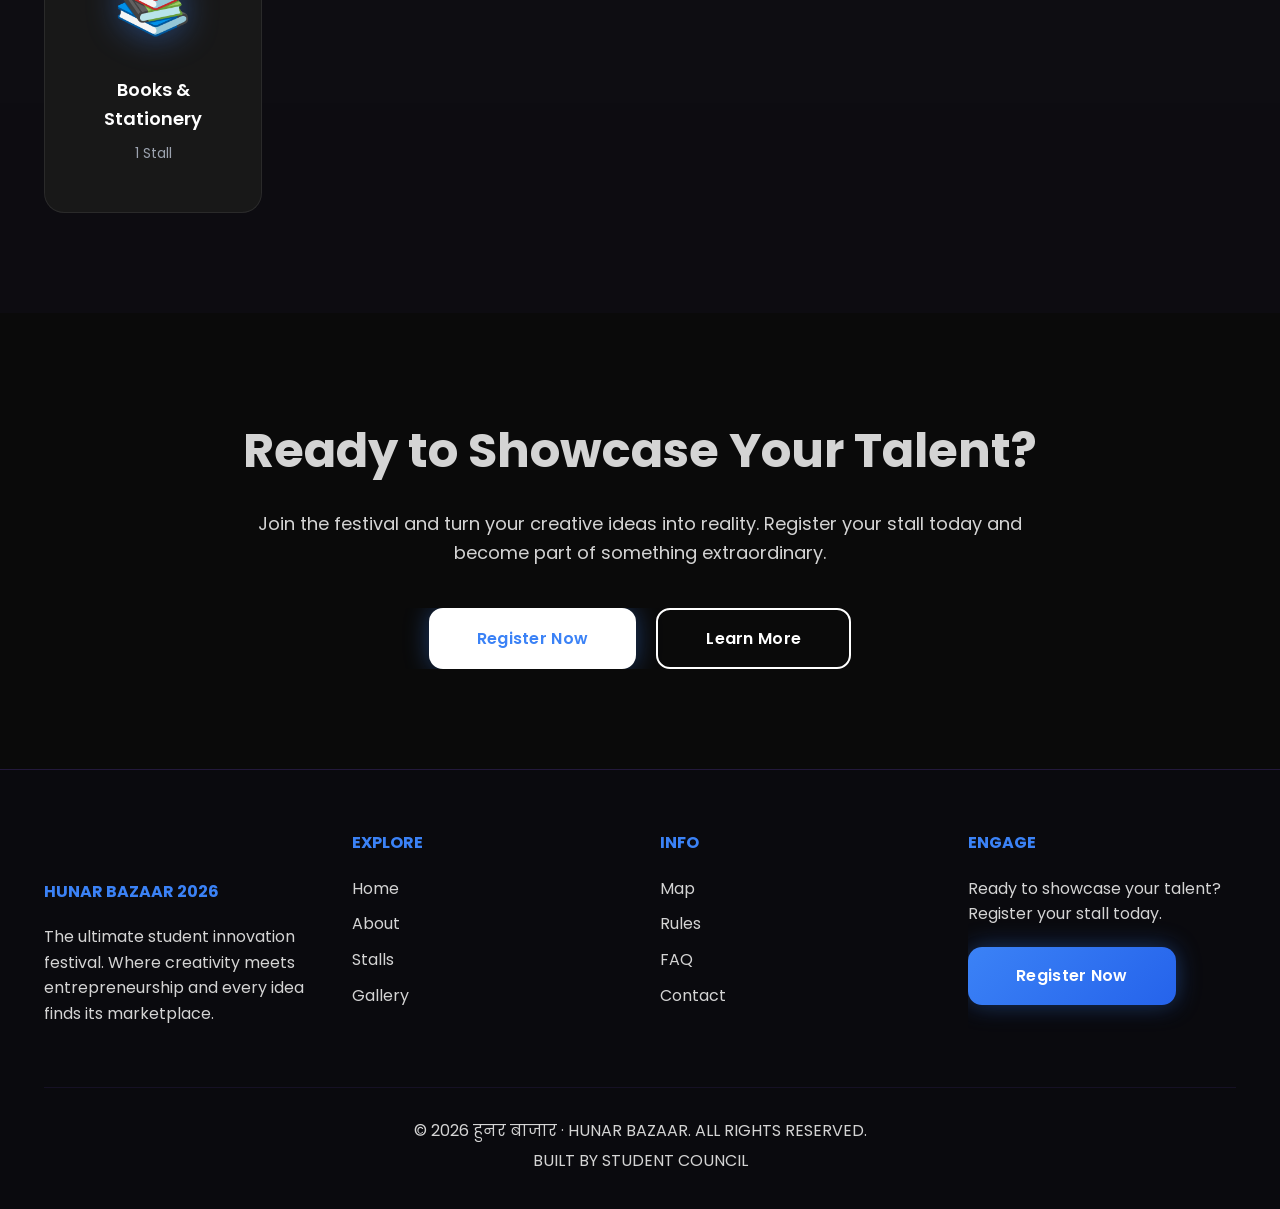
==== commit ac27fabe: "Add files via upload" ====
--- a/index.html
+++ b/index.html
@@ -5,13 +5,13 @@
     <meta name="viewport" content="width=device-width, initial-scale=1.0">
     
     <!-- SEO Meta Tags -->
-    <meta name="description" content="Hunar Bazaar 2026 - The ultimate student innovation festival at Sant Atulanand Convent School. 100+ stalls, live performances, tech showcases. Register your stall now for August 9, 2026!">
+    <meta name="description" content="Hunar Bazaar 2026 - The ultimate student innovation festival at Sant Atulanand Convent School. 108 stalls, live performances, tech showcases. Register your stall now for August 9, 2026!">
     <meta name="keywords" content="Hunar Bazaar, student festival, innovation fair, school event, stalls registration, Sant Atulanand School, student entrepreneurship, creativity fair 2026">
     <meta name="author" content="Sant Atulanand Convent School">
     
     <!-- Open Graph Meta Tags (WhatsApp, Facebook, LinkedIn sharing) -->
     <meta property="og:title" content="हुनर बाजार | Hunar Bazaar 2026 - Student Innovation Festival">
-    <meta property="og:description" content="Join the ultimate student innovation festival! 100+ stalls, live performances, tech showcases. August 9, 2026 | 9 AM - 2 PM">
+    <meta property="og:description" content="Join the ultimate student innovation festival! 108 stalls, live performances, tech showcases. August 9, 2026 | 9 AM - 2 PM">
     <meta property="og:image" content="logo.png">
     <meta property="og:url" content="https://hunar-tau.vercel.app">
     <meta property="og:type" content="website">
@@ -88,7 +88,7 @@
             
             <h1 class="hero-title">The Ultimate Student Innovation Festival</h1>
             <h2 class="hero-subtitle">हुनर बाजार • HUNAR BAZAAR 2026</h2>
-            <p class="hero-tagline">100+ stalls • Live performances • Tech showcases</p>
+            <p class="hero-tagline">108 stalls • Live performances • Tech showcases</p>
             
             <div class="hero-buttons">
                 <a href="register.html" class="btn btn-primary">
@@ -145,7 +145,7 @@
             <p class="hero-tagline">Celebrating Innovation • Creativity • Entrepreneurship</p>
             <div class="hero-description">
                 <h3>The Ultimate Student Innovation Festival</h3>
-                <p>Join us on August 9, 2026 from 9 AM to 2 PM — 100+ stalls, live performances, tech showcases, and endless creativity.</p>
+                <p>Join us on August 9, 2026 from 9 AM to 2 PM — 108 stalls, live performances, tech showcases, and endless creativity.</p>
             </div>
             <div class="scroll-indicator">
                 <span>SCROLL</span>
@@ -165,14 +165,13 @@
             <div class="stats-grid">
                 <div class="stat-card">
                     <div class="stat-icon">🏪</div>
-                    <h3 class="stat-number" data-target="100">0</h3>
-                    <span class="stat-plus">+</span>
+                    <h3 class="stat-number" data-target="108">0</h3>
                     <h4>Innovative Stalls</h4>
                     <p>Showcasing the best ideas</p>
                 </div>
                 <div class="stat-card">
                     <div class="stat-icon">👥</div>
-                    <h3 class="stat-number" data-target="500">0</h3>
+                    <h3 class="stat-number" data-target="5000">0</h3>
                     <span class="stat-plus">+</span>
                     <h4>Visitors Expected</h4>
                     <p>A massive vibrant crowd</p>
@@ -204,32 +203,32 @@
                 <p>Discover what excites you in the marketplace</p>
             </div>
             <div class="categories-grid">
-                <a href="stalls.html?filter=food" class="category-card">
+                <a href="stalls.html?filter=🍔 Food & Beverages" class="category-card">
                     <div class="category-icon">🍔</div>
                     <h3>Food & Beverage</h3>
-                    <p class="category-count">13 Stalls</p>
-                </a>
-                <a href="stalls.html?filter=arts" class="category-card">
+                    <p class="category-count">34 Stalls</p>
+                </a>
+                <a href="stalls.html?filter=🎨 Arts & Crafts" class="category-card">
                     <div class="category-icon">🎨</div>
                     <h3>Art & Craft</h3>
-                    <p class="category-count">8 Stalls</p>
-                </a>
-                <a href="stalls.html?filter=games" class="category-card">
+                    <p class="category-count">17 Stalls</p>
+                </a>
+                <a href="stalls.html?filter=🎮 Games & Activities" class="category-card">
                     <div class="category-icon">🎮</div>
                     <h3>Gaming</h3>
-                    <p class="category-count">13 Stalls</p>
-                </a>
-                <a href="stalls.html?filter=bakery" class="category-card">
+                    <p class="category-count">31 Stalls</p>
+                </a>
+                <a href="stalls.html?filter=🍰 Bakery & Desserts" class="category-card">
                     <div class="category-icon">🧁</div>
                     <h3>Bakery & Desserts</h3>
-                    <p class="category-count">3 Stalls</p>
-                </a>
-                <a href="stalls.html?filter=accessories" class="category-card">
+                    <p class="category-count">6 Stalls</p>
+                </a>
+                <a href="stalls.html?filter=💍 Handmade Accessories" class="category-card">
                     <div class="category-icon">🎁</div>
-                    <h3>Fashion & Accessories</h3>
-                    <p class="category-count">2 Stalls</p>
-                </a>
-                <a href="stalls.html?filter=books" class="category-card">
+                    <h3>Handmade Accessories</h3>
+                    <p class="category-count">10 Stalls</p>
+                </a>
+                <a href="stalls.html?filter=📚 Books & Stationery" class="category-card">
                     <div class="category-icon">📚</div>
                     <h3>Books & Stationery</h3>
                     <p class="category-count">1 Stall</p>
--- a/style-new.css
+++ b/style-new.css
@@ -1623,6 +1623,10 @@
     padding: 8px 16px;
     display: inline-block;
     margin-bottom: 15px;
+    background: rgba(59, 130, 246, 0.2);
+    border: 1px solid rgba(59, 130, 246, 0.4);
+    backdrop-filter: blur(10px);
+    text-shadow: 0 2px 8px rgba(0, 0, 0, 0.5);
 }
 
 .hero-school-section .hero-title {
@@ -1630,12 +1634,20 @@
     margin-bottom: 8px;
     line-height: 1.1;
     font-weight: 700;
+    text-shadow: 0 3px 15px rgba(0, 0, 0, 0.7), 0 0 30px rgba(59, 130, 246, 0.3);
+    letter-spacing: -0.5px;
 }
 
 .hero-school-section .hero-subtitle {
     font-size: 18px;
     margin-bottom: 8px;
     font-weight: 500;
+    text-shadow: 0 2px 10px rgba(0, 0, 0, 0.7);
+    background: linear-gradient(135deg, #60A5FA, #3B82F6);
+    -webkit-background-clip: text;
+    background-clip: text;
+    -webkit-text-fill-color: transparent;
+    filter: drop-shadow(0 0 20px rgba(59, 130, 246, 0.5));
 }
 
 .hero-school-section .hero-tagline {
@@ -1646,6 +1658,8 @@
     margin-left: auto;
     margin-right: auto;
     opacity: 0.95;
+    text-shadow: 0 2px 8px rgba(0, 0, 0, 0.6);
+    font-weight: 400;
 }
 
 .hero-school-section .hero-buttons {
@@ -1676,15 +1690,23 @@
     
     .hero-school-section .hero-title {
         font-size: 26px;
+        text-shadow: 0 2px 12px rgba(0, 0, 0, 0.8), 0 0 25px rgba(59, 130, 246, 0.3);
     }
     
     .hero-school-section .hero-subtitle {
         font-size: 16px;
+        text-shadow: 0 2px 8px rgba(0, 0, 0, 0.8);
     }
     
     .hero-school-section .hero-tagline {
         font-size: 13px;
         max-width: 90%;
+        text-shadow: 0 2px 8px rgba(0, 0, 0, 0.7);
+    }
+    
+    .hero-school-section .hero-badge {
+        font-size: 10px;
+        padding: 6px 12px;
     }
     
     .hero-video-section {
@@ -1709,11 +1731,13 @@
         font-size: 1.25rem !important; /* ~20px - smaller */
         line-height: 1.1 !important;
         margin-bottom: 6px !important;
+        text-shadow: 0 2px 10px rgba(0, 0, 0, 0.9), 0 0 20px rgba(59, 130, 246, 0.4) !important;
     }
     
     .hero-school-section .hero-subtitle {
         font-size: 0.85rem !important; /* ~13px */
         margin-bottom: 6px !important;
+        text-shadow: 0 2px 8px rgba(0, 0, 0, 0.9) !important;
     }
     
     .hero-school-section .hero-tagline {
@@ -1725,6 +1749,7 @@
         overflow: hidden;
         line-height: 1.3 !important;
         margin-bottom: 15px !important;
+        text-shadow: 0 2px 8px rgba(0, 0, 0, 0.8) !important;
     }
     
     .hero-school-section .hero-badge {
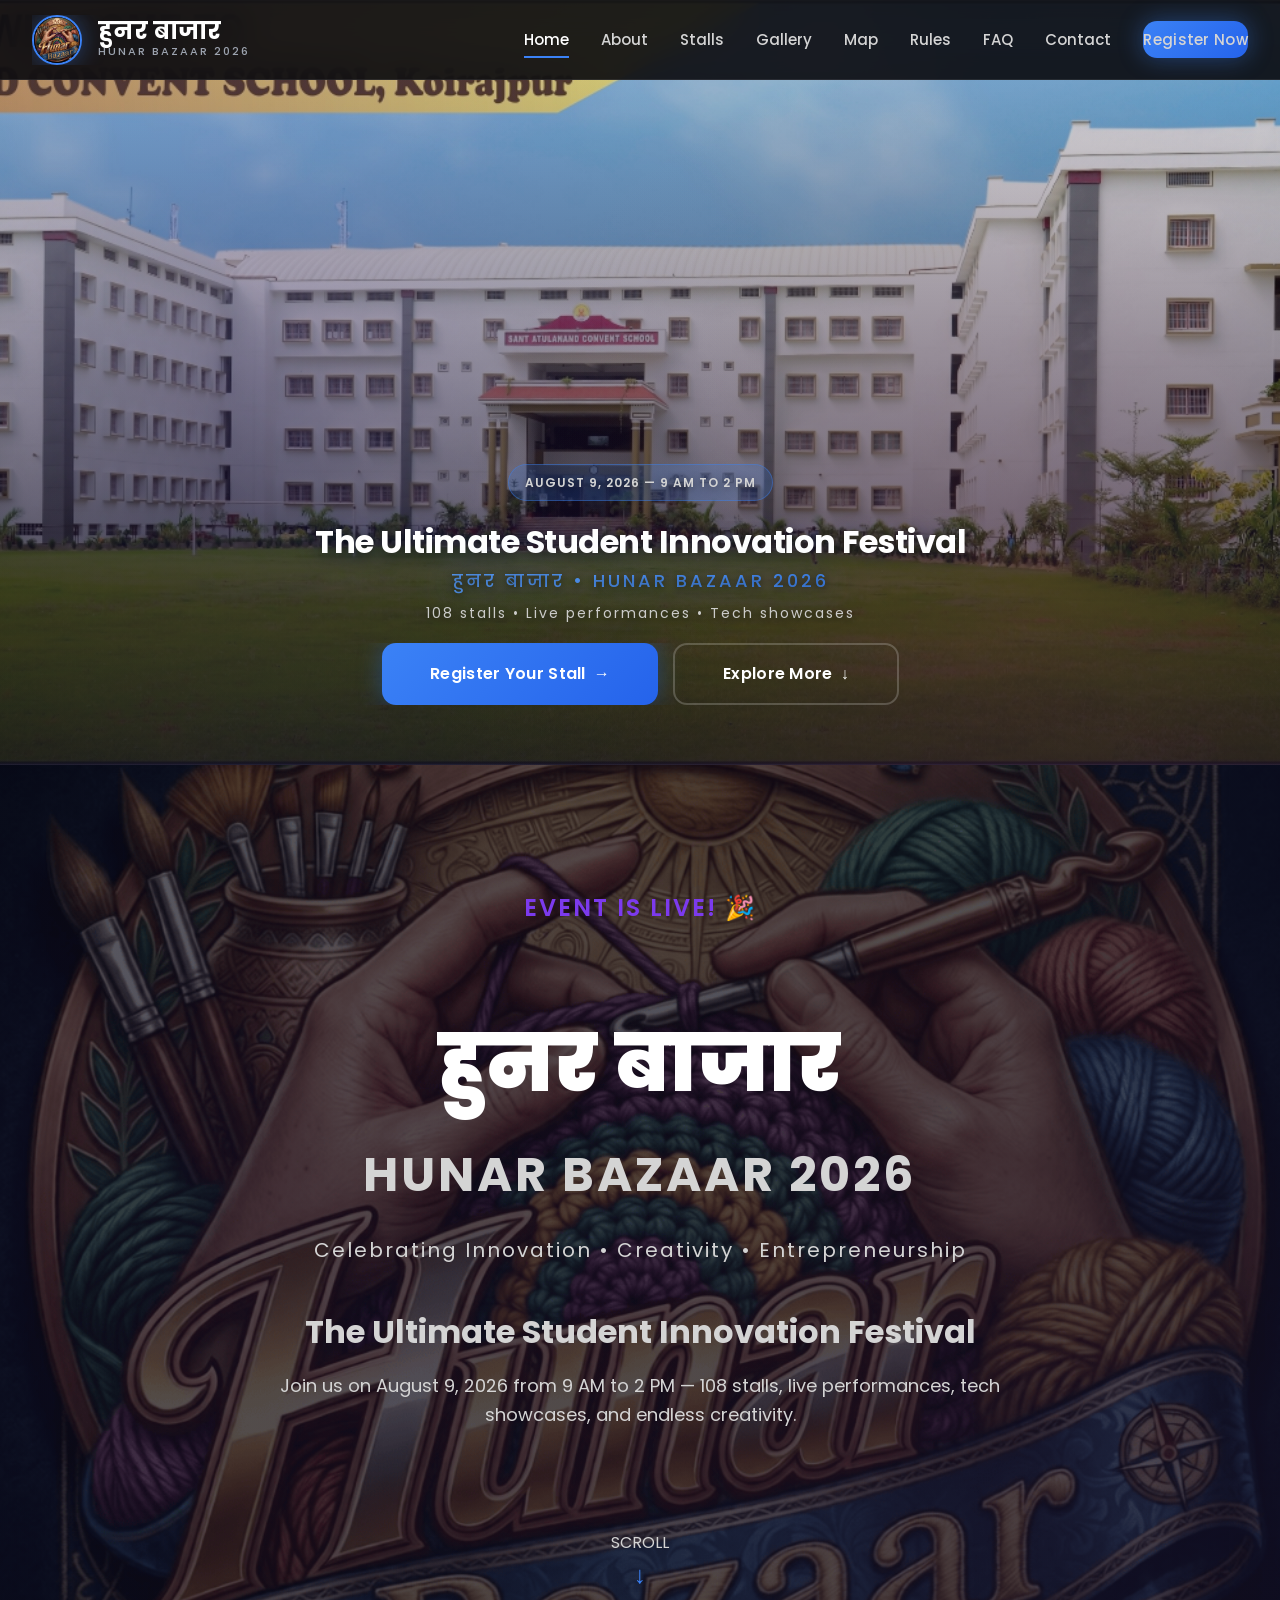
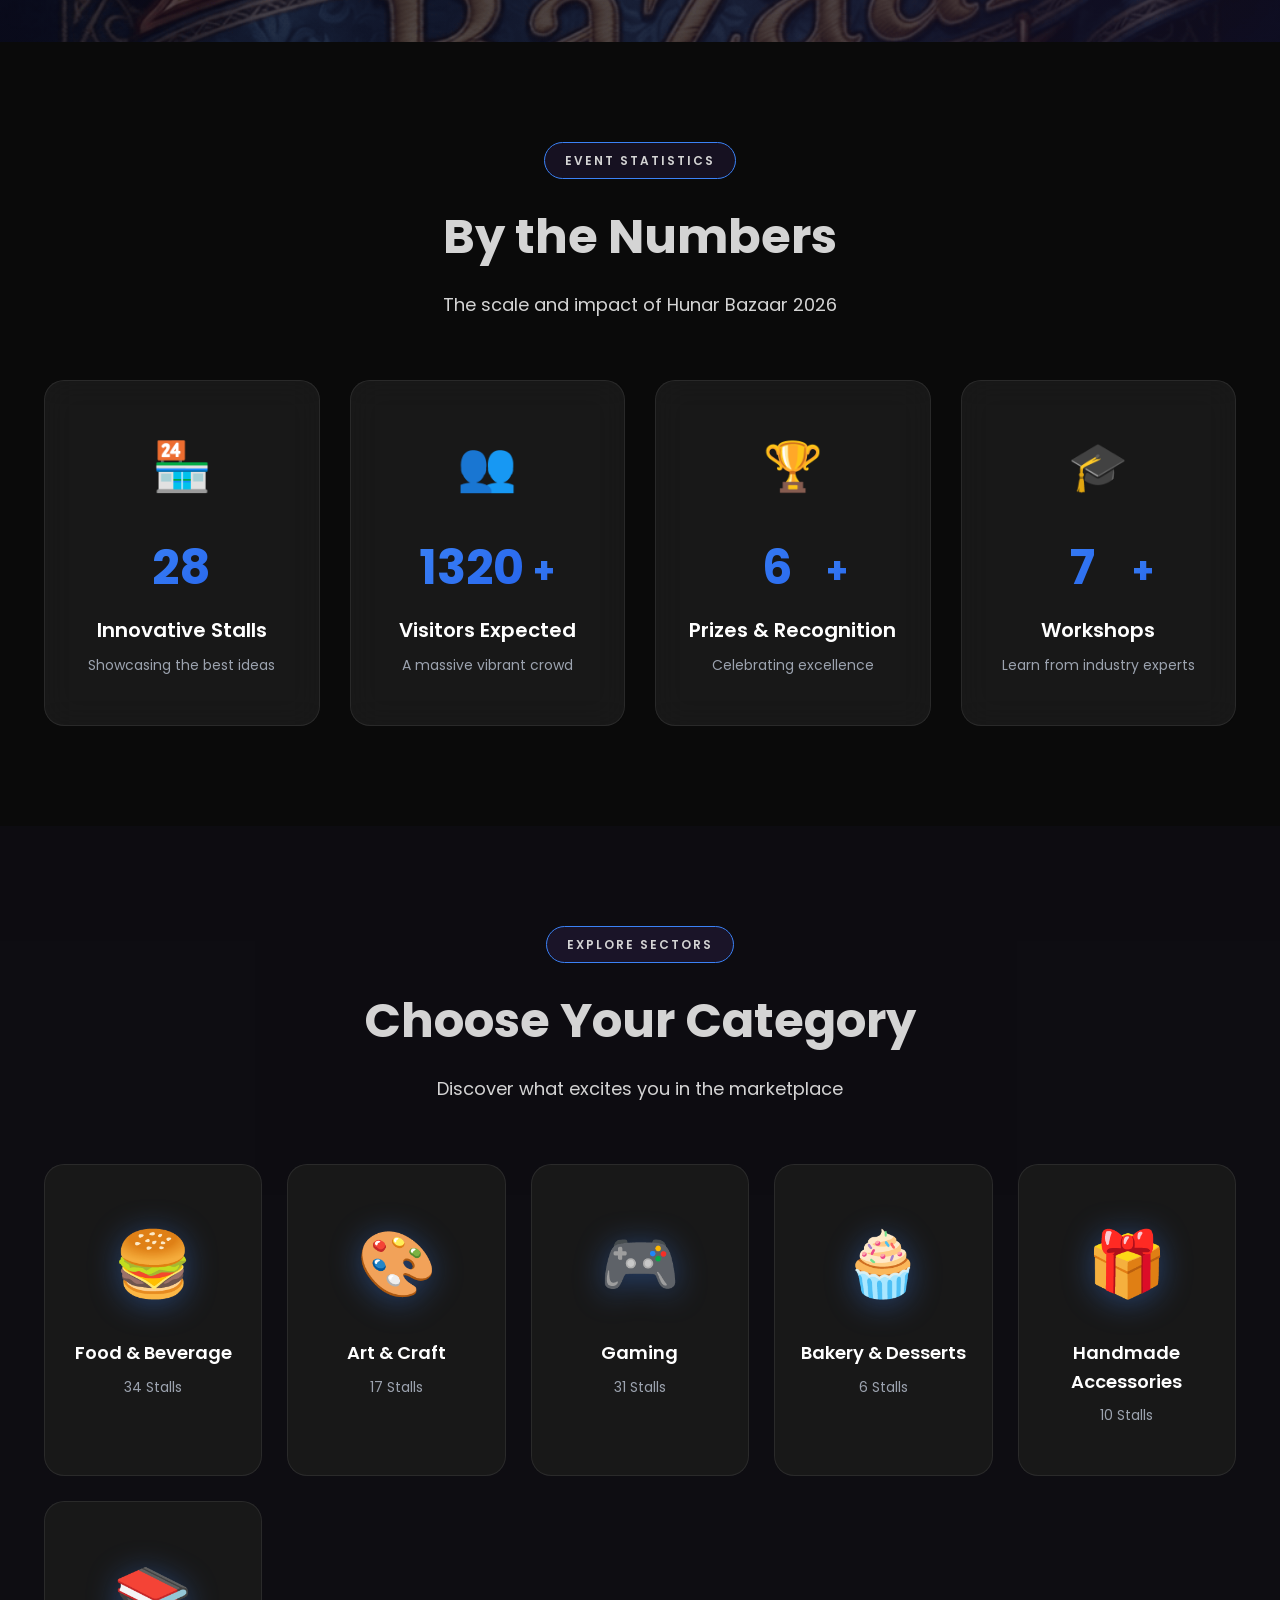
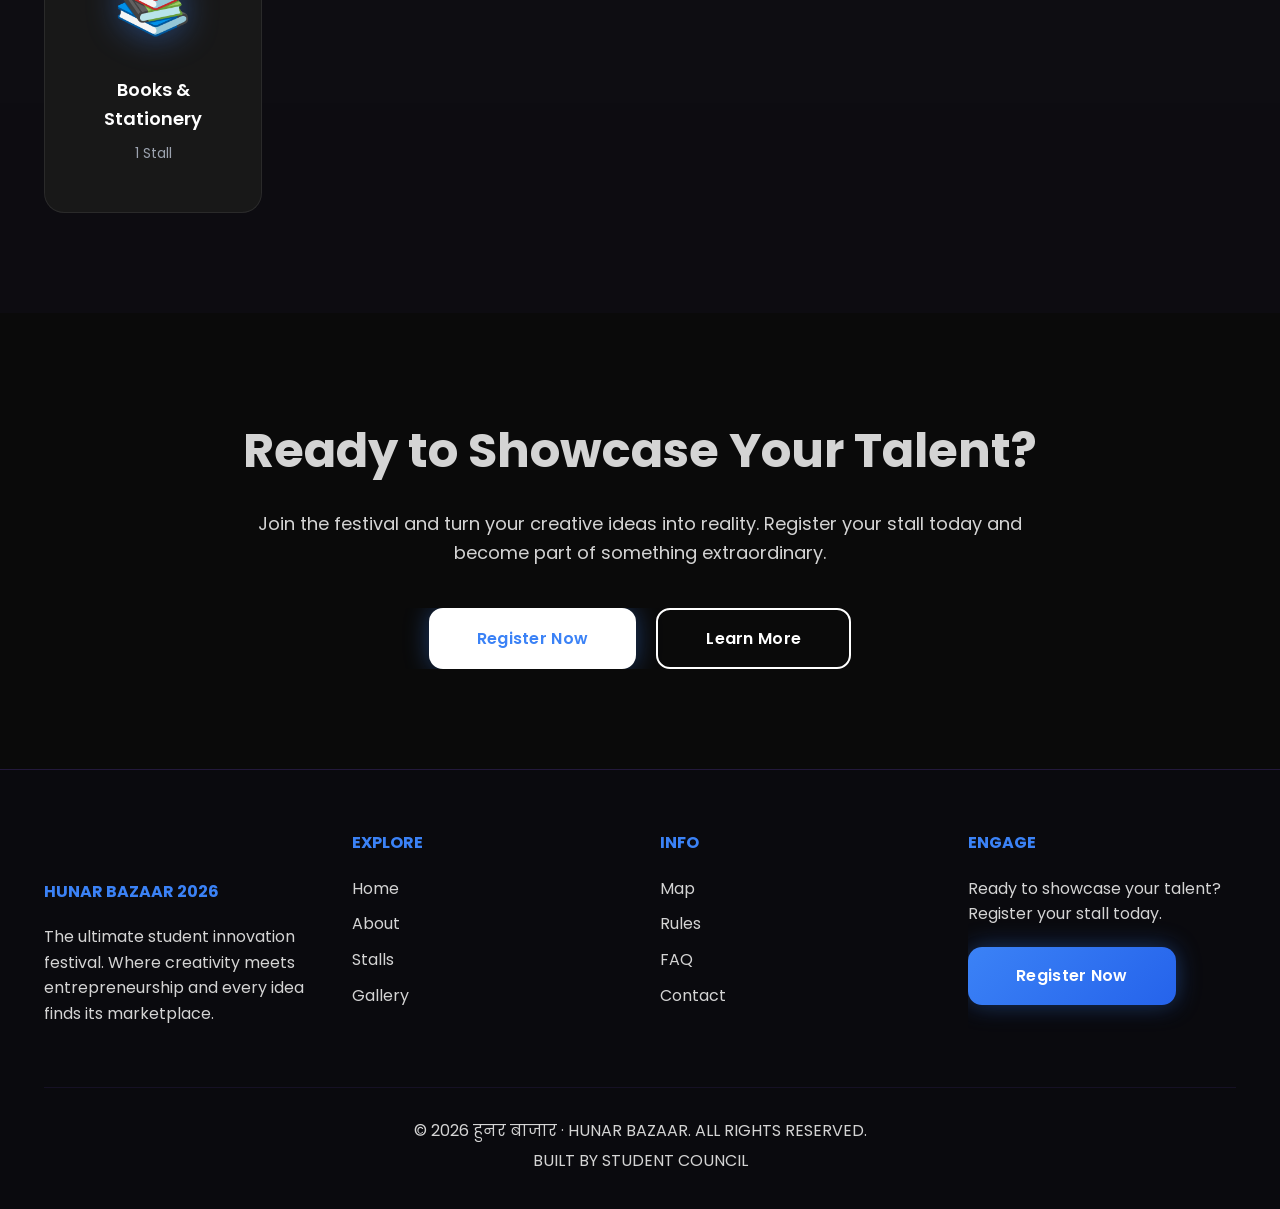
==== commit 573680eb: "Install Vercel Web Analytics integration # Vercel Web Analytics Implementation  ## Summary Successfu" ====
--- a/index.html
+++ b/index.html
@@ -1,296 +1,308 @@
-<!DOCTYPE html>
-<html lang="en">
-<head>
-    <meta charset="UTF-8">
-    <meta name="viewport" content="width=device-width, initial-scale=1.0">
-    
-    <!-- SEO Meta Tags -->
-    <meta name="description" content="Hunar Bazaar 2026 - The ultimate student innovation festival at Sant Atulanand Convent School. 108 stalls, live performances, tech showcases. Register your stall now for August 9, 2026!">
-    <meta name="keywords" content="Hunar Bazaar, student festival, innovation fair, school event, stalls registration, Sant Atulanand School, student entrepreneurship, creativity fair 2026">
-    <meta name="author" content="Sant Atulanand Convent School">
-    
-    <!-- Open Graph Meta Tags (WhatsApp, Facebook, LinkedIn sharing) -->
-    <meta property="og:title" content="हुनर बाजार | Hunar Bazaar 2026 - Student Innovation Festival">
-    <meta property="og:description" content="Join the ultimate student innovation festival! 108 stalls, live performances, tech showcases. August 9, 2026 | 9 AM - 2 PM">
-    <meta property="og:image" content="logo.png">
-    <meta property="og:url" content="https://hunar-tau.vercel.app">
-    <meta property="og:type" content="website">
-    
-    <!-- Twitter Card Meta Tags -->
-    <meta name="twitter:card" content="summary_large_image">
-    <meta name="twitter:title" content="हुनर बाजार | Hunar Bazaar 2026">
-    <meta name="twitter:description" content="The ultimate student innovation festival. Register your stall now!">
-    <meta name="twitter:image" content="logo.png">
-    
-    <!-- Favicon -->
-    <link rel="icon" type="image/png" href="logo.png">
-    <link rel="apple-touch-icon" href="logo.png">
-    
-    <title>हुनर बाजार | Hunar Bazaar 2026</title>
-    <link rel="stylesheet" href="style-new.css">
-    <link rel="preconnect" href="https://fonts.googleapis.com">
-    <link rel="preconnect" href="https://fonts.gstatic.com" crossorigin>
-    <link href="https://fonts.googleapis.com/css2?family=Poppins:wght@300;400;600;700;900&display=swap" rel="stylesheet">
-</head>
-<body>
-    <!-- Navigation -->
-    <nav class="navbar">
-        <div class="nav-container">
-            <div class="logo">
-                <img src="logo.png" alt="School Logo" class="school-logo">
-                <div class="logo-text">
-                    <h1>हुनर बाजार</h1>
-                    <span>HUNAR BAZAAR 2026</span>
-                </div>
-            </div>
-            <button class="mobile-menu-toggle" id="mobileMenuBtn" aria-label="Toggle menu">
-                <span></span>
-                <span></span>
-                <span></span>
-            </button>
-            <ul class="nav-menu desktop-only" id="navMenuDesktop">
-                <li><a href="index.html" class="active">Home</a></li>
-                <li><a href="about.html">About</a></li>
-                <li><a href="stalls.html">Stalls</a></li>
-                <li><a href="gallery.html">Gallery</a></li>
-                <li><a href="map.html">Map</a></li>
-                <li><a href="rules.html">Rules</a></li>
-                <li><a href="faq.html">FAQ</a></li>
-                <li><a href="contact.html">Contact</a></li>
-                <li><a href="register.html" class="btn-register">Register Now</a></li>
-            </ul>
-        </div>
-    </nav>
-
-    <!-- Mobile Menu Overlay - Direct child of body (outside navbar) -->
-    <div class="mobile-menu-overlay" id="mobileMenuOverlay">
-        <button class="mobile-close-btn" id="mobileCloseBtn" aria-label="Close menu">&times;</button>
-        <ul class="mobile-menu-list">
-            <li><a href="index.html">Home</a></li>
-            <li><a href="about.html">About</a></li>
-            <li><a href="stalls.html">Stalls</a></li>
-            <li><a href="gallery.html">Gallery</a></li>
-            <li><a href="map.html">Map</a></li>
-            <li><a href="rules.html">Rules</a></li>
-            <li><a href="faq.html">FAQ</a></li>
-            <li><a href="contact.html">Contact</a></li>
-            <li><a href="register.html">Register Now</a></li>
-        </ul>
-    </div>
-
-    <!-- Hero Section - School Image Background -->
-    <section class="hero hero-school-section">
-        <!-- Static School Background -->
-        <div class="hero-school-bg"></div>
-        <div class="hero-school-overlay"></div>
-        <div class="hero-content">
-            <div class="hero-badge">AUGUST 9, 2026 — 9 AM TO 2 PM</div>
-            
-            <h1 class="hero-title">The Ultimate Student Innovation Festival</h1>
-            <h2 class="hero-subtitle">हुनर बाजार • HUNAR BAZAAR 2026</h2>
-            <p class="hero-tagline">108 stalls • Live performances • Tech showcases</p>
-            
-            <div class="hero-buttons">
-                <a href="register.html" class="btn btn-primary">
-                    <span>Register Your Stall</span>
-                    <i>→</i>
-                </a>
-                <a href="about.html" class="btn btn-secondary">
-                    <span>Explore More</span>
-                    <i>↓</i>
-                </a>
-            </div>
-        </div>
-    </section>
-
-    <!-- Video Background Section (Below Hero) -->
-    <section class="hero hero-video-section">
-        <!-- Background Video -->
-        <div class="hero-video-container">
-            <video autoplay muted loop playsinline preload="auto" id="heroVideo" poster="logo.png">
-                <source src="hunar-video.mp4" type="video/mp4">
-                Your browser does not support video.
-            </video>
-        </div>
-        <div class="hero-video-overlay"></div>
-        <div class="hero-content">
-            <!-- Event Countdown Timer -->
-            <div class="countdown-timer">
-                <h4>Event Starts In:</h4>
-                <div class="countdown-grid">
-                    <div class="countdown-item">
-                        <span class="countdown-value" id="days">00</span>
-                        <span class="countdown-label">Days</span>
-                    </div>
-                    <div class="countdown-separator">:</div>
-                    <div class="countdown-item">
-                        <span class="countdown-value" id="hours">00</span>
-                        <span class="countdown-label">Hours</span>
-                    </div>
-                    <div class="countdown-separator">:</div>
-                    <div class="countdown-item">
-                        <span class="countdown-value" id="minutes">00</span>
-                        <span class="countdown-label">Minutes</span>
-                    </div>
-                    <div class="countdown-separator">:</div>
-                    <div class="countdown-item">
-                        <span class="countdown-value" id="seconds">00</span>
-                        <span class="countdown-label">Seconds</span>
-                    </div>
-                </div>
-            </div>
-            
-            <h1 class="hero-title">हुनर बाजार</h1>
-            <h2 class="hero-subtitle">HUNAR BAZAAR 2026</h2>
-            <p class="hero-tagline">Celebrating Innovation • Creativity • Entrepreneurship</p>
-            <div class="hero-description">
-                <h3>The Ultimate Student Innovation Festival</h3>
-                <p>Join us on August 9, 2026 from 9 AM to 2 PM — 108 stalls, live performances, tech showcases, and endless creativity.</p>
-            </div>
-            <div class="scroll-indicator">
-                <span>SCROLL</span>
-                <div class="scroll-arrow">↓</div>
-            </div>
-        </div>
-    </section>
-
-    <!-- Event Statistics -->
-    <section class="stats-section">
-        <div class="container">
-            <div class="section-header">
-                <span class="section-label">EVENT STATISTICS</span>
-                <h2>By the Numbers</h2>
-                <p>The scale and impact of Hunar Bazaar 2026</p>
-            </div>
-            <div class="stats-grid">
-                <div class="stat-card">
-                    <div class="stat-icon">🏪</div>
-                    <h3 class="stat-number" data-target="108">0</h3>
-                    <h4>Innovative Stalls</h4>
-                    <p>Showcasing the best ideas</p>
-                </div>
-                <div class="stat-card">
-                    <div class="stat-icon">👥</div>
-                    <h3 class="stat-number" data-target="5000">0</h3>
-                    <span class="stat-plus">+</span>
-                    <h4>Visitors Expected</h4>
-                    <p>A massive vibrant crowd</p>
-                </div>
-                <div class="stat-card">
-                    <div class="stat-icon">🏆</div>
-                    <h3 class="stat-number" data-target="25">0</h3>
-                    <span class="stat-plus">+</span>
-                    <h4>Prizes & Recognition</h4>
-                    <p>Celebrating excellence</p>
-                </div>
-                <div class="stat-card">
-                    <div class="stat-icon">🎓</div>
-                    <h3 class="stat-number" data-target="30">0</h3>
-                    <span class="stat-plus">+</span>
-                    <h4>Workshops</h4>
-                    <p>Learn from industry experts</p>
-                </div>
-            </div>
-        </div>
-    </section>
-
-    <!-- Categories Section -->
-    <section class="categories-section">
-        <div class="container">
-            <div class="section-header">
-                <span class="section-label">EXPLORE SECTORS</span>
-                <h2>Choose Your Category</h2>
-                <p>Discover what excites you in the marketplace</p>
-            </div>
-            <div class="categories-grid">
-                <a href="stalls.html?filter=🍔 Food & Beverages" class="category-card">
-                    <div class="category-icon">🍔</div>
-                    <h3>Food & Beverage</h3>
-                    <p class="category-count">34 Stalls</p>
-                </a>
-                <a href="stalls.html?filter=🎨 Arts & Crafts" class="category-card">
-                    <div class="category-icon">🎨</div>
-                    <h3>Art & Craft</h3>
-                    <p class="category-count">17 Stalls</p>
-                </a>
-                <a href="stalls.html?filter=🎮 Games & Activities" class="category-card">
-                    <div class="category-icon">🎮</div>
-                    <h3>Gaming</h3>
-                    <p class="category-count">31 Stalls</p>
-                </a>
-                <a href="stalls.html?filter=🍰 Bakery & Desserts" class="category-card">
-                    <div class="category-icon">🧁</div>
-                    <h3>Bakery & Desserts</h3>
-                    <p class="category-count">6 Stalls</p>
-                </a>
-                <a href="stalls.html?filter=💍 Handmade Accessories" class="category-card">
-                    <div class="category-icon">🎁</div>
-                    <h3>Handmade Accessories</h3>
-                    <p class="category-count">10 Stalls</p>
-                </a>
-                <a href="stalls.html?filter=📚 Books & Stationery" class="category-card">
-                    <div class="category-icon">📚</div>
-                    <h3>Books & Stationery</h3>
-                    <p class="category-count">1 Stall</p>
-                </a>
-            </div>
-        </div>
-    </section>
-
-    <!-- CTA Section -->
-    <section class="cta-section">
-        <div class="container">
-            <div class="cta-content">
-                <h2>Ready to Showcase Your Talent?</h2>
-                <p>Join the festival and turn your creative ideas into reality. Register your stall today and become part of something extraordinary.</p>
-                <div class="cta-buttons">
-                    <a href="register.html" class="btn btn-primary">Register Now</a>
-                    <a href="about.html" class="btn btn-secondary">Learn More</a>
-                </div>
-            </div>
-        </div>
-    </section>
-
-    <!-- Footer -->
-    <footer class="footer">
-        <div class="container">
-            <div class="footer-grid">
-                <div class="footer-col">
-                    <h3>हुनर बाजार</h3>
-                    <h4>HUNAR BAZAAR 2026</h4>
-                    <p>The ultimate student innovation festival. Where creativity meets entrepreneurship and every idea finds its marketplace.</p>
-                </div>
-                <div class="footer-col">
-                    <h4>EXPLORE</h4>
-                    <ul>
-                        <li><a href="index.html">Home</a></li>
-                        <li><a href="about.html">About</a></li>
-                        <li><a href="stalls.html">Stalls</a></li>
-                        <li><a href="gallery.html">Gallery</a></li>
-                    </ul>
-                </div>
-                <div class="footer-col">
-                    <h4>INFO</h4>
-                    <ul>
-                        <li><a href="map.html">Map</a></li>
-                        <li><a href="rules.html">Rules</a></li>
-                        <li><a href="faq.html">FAQ</a></li>
-                        <li><a href="contact.html">Contact</a></li>
-                    </ul>
-                </div>
-                <div class="footer-col">
-                    <h4>ENGAGE</h4>
-                    <p>Ready to showcase your talent? Register your stall today.</p>
-                    <a href="register.html" class="btn btn-primary">Register Now</a>
-                </div>
-            </div>
-            <div class="footer-bottom">
-                <p>© 2026 हुनर बाजार · HUNAR BAZAAR. ALL RIGHTS RESERVED.</p>
-                <p>BUILT BY STUDENT COUNCIL</p>
-            </div>
-        </div>
-    </footer>
-
-    <script src="script.js"></script>
-</body>
-</html>
+<!DOCTYPE html>
+<html lang="en">
+<head>
+    <meta charset="UTF-8">
+    <meta name="viewport" content="width=device-width, initial-scale=1.0">
+    
+    <!-- SEO Meta Tags -->
+    <meta name="description" content="Hunar Bazaar 2026 - The ultimate student innovation festival at Sant Atulanand Convent School. 108 stalls, live performances, tech showcases. Register your stall now for August 9, 2026!">
+    <meta name="keywords" content="Hunar Bazaar, student festival, innovation fair, school event, stalls registration, Sant Atulanand School, student entrepreneurship, creativity fair 2026">
+    <meta name="author" content="Sant Atulanand Convent School">
+    
+    <!-- Open Graph Meta Tags (WhatsApp, Facebook, LinkedIn sharing) -->
+    <meta property="og:title" content="हुनर बाजार | Hunar Bazaar 2026 - Student Innovation Festival">
+    <meta property="og:description" content="Join the ultimate student innovation festival! 108 stalls, live performances, tech showcases. August 9, 2026 | 9 AM - 2 PM">
+    <meta property="og:image" content="logo.png">
+    <meta property="og:url" content="https://hunar-tau.vercel.app">
+    <meta property="og:type" content="website">
+    
+    <!-- Twitter Card Meta Tags -->
+    <meta name="twitter:card" content="summary_large_image">
+    <meta name="twitter:title" content="हुनर बाजार | Hunar Bazaar 2026">
+    <meta name="twitter:description" content="The ultimate student innovation festival. Register your stall now!">
+    <meta name="twitter:image" content="logo.png">
+    
+    <!-- Favicon -->
+    <link rel="icon" type="image/png" href="logo.png">
+    <link rel="apple-touch-icon" href="logo.png">
+    
+    <title>हुनर बाजार | Hunar Bazaar 2026</title>
+    <link rel="stylesheet" href="style-new.css">
+    <link rel="preconnect" href="https://fonts.googleapis.com">
+    <link rel="preconnect" href="https://fonts.gstatic.com" crossorigin>
+    <link href="https://fonts.googleapis.com/css2?family=Poppins:wght@300;400;600;700;900&display=swap" rel="stylesheet">
+    
+    <!-- Vercel Web Analytics -->
+    <script>
+        window.va = window.va || function () { (window.vaq = window.vaq || []).push(arguments); };
+    </script>
+    <script defer src="/_vercel/insights/script.js"></script>
+    
+    <!-- Vercel Speed Insights -->
+    <script>
+        window.si = window.si || function () { (window.siq = window.siq || []).push(arguments); };
+    </script>
+    <script defer src="/_vercel/speed-insights/script.js"></script>
+</head>
+<body>
+    <!-- Navigation -->
+    <nav class="navbar">
+        <div class="nav-container">
+            <div class="logo">
+                <img src="logo.png" alt="School Logo" class="school-logo">
+                <div class="logo-text">
+                    <h1>हुनर बाजार</h1>
+                    <span>HUNAR BAZAAR 2026</span>
+                </div>
+            </div>
+            <button class="mobile-menu-toggle" id="mobileMenuBtn" aria-label="Toggle menu">
+                <span></span>
+                <span></span>
+                <span></span>
+            </button>
+            <ul class="nav-menu desktop-only" id="navMenuDesktop">
+                <li><a href="index.html" class="active">Home</a></li>
+                <li><a href="about.html">About</a></li>
+                <li><a href="stalls.html">Stalls</a></li>
+                <li><a href="gallery.html">Gallery</a></li>
+                <li><a href="map.html">Map</a></li>
+                <li><a href="rules.html">Rules</a></li>
+                <li><a href="faq.html">FAQ</a></li>
+                <li><a href="contact.html">Contact</a></li>
+                <li><a href="register.html" class="btn-register">Register Now</a></li>
+            </ul>
+        </div>
+    </nav>
+
+    <!-- Mobile Menu Overlay - Direct child of body (outside navbar) -->
+    <div class="mobile-menu-overlay" id="mobileMenuOverlay">
+        <button class="mobile-close-btn" id="mobileCloseBtn" aria-label="Close menu">&times;</button>
+        <ul class="mobile-menu-list">
+            <li><a href="index.html">Home</a></li>
+            <li><a href="about.html">About</a></li>
+            <li><a href="stalls.html">Stalls</a></li>
+            <li><a href="gallery.html">Gallery</a></li>
+            <li><a href="map.html">Map</a></li>
+            <li><a href="rules.html">Rules</a></li>
+            <li><a href="faq.html">FAQ</a></li>
+            <li><a href="contact.html">Contact</a></li>
+            <li><a href="register.html">Register Now</a></li>
+        </ul>
+    </div>
+
+    <!-- Hero Section - School Image Background -->
+    <section class="hero hero-school-section">
+        <!-- Static School Background -->
+        <div class="hero-school-bg"></div>
+        <div class="hero-school-overlay"></div>
+        <div class="hero-content">
+            <div class="hero-badge">AUGUST 9, 2026 — 9 AM TO 2 PM</div>
+            
+            <h1 class="hero-title">The Ultimate Student Innovation Festival</h1>
+            <h2 class="hero-subtitle">हुनर बाजार • HUNAR BAZAAR 2026</h2>
+            <p class="hero-tagline">108 stalls • Live performances • Tech showcases</p>
+            
+            <div class="hero-buttons">
+                <a href="register.html" class="btn btn-primary">
+                    <span>Register Your Stall</span>
+                    <i>→</i>
+                </a>
+                <a href="about.html" class="btn btn-secondary">
+                    <span>Explore More</span>
+                    <i>↓</i>
+                </a>
+            </div>
+        </div>
+    </section>
+
+    <!-- Video Background Section (Below Hero) -->
+    <section class="hero hero-video-section">
+        <!-- Background Video -->
+        <div class="hero-video-container">
+            <video autoplay muted loop playsinline preload="auto" id="heroVideo" poster="logo.png">
+                <source src="hunar-video.mp4" type="video/mp4">
+                Your browser does not support video.
+            </video>
+        </div>
+        <div class="hero-video-overlay"></div>
+        <div class="hero-content">
+            <!-- Event Countdown Timer -->
+            <div class="countdown-timer">
+                <h4>Event Starts In:</h4>
+                <div class="countdown-grid">
+                    <div class="countdown-item">
+                        <span class="countdown-value" id="days">00</span>
+                        <span class="countdown-label">Days</span>
+                    </div>
+                    <div class="countdown-separator">:</div>
+                    <div class="countdown-item">
+                        <span class="countdown-value" id="hours">00</span>
+                        <span class="countdown-label">Hours</span>
+                    </div>
+                    <div class="countdown-separator">:</div>
+                    <div class="countdown-item">
+                        <span class="countdown-value" id="minutes">00</span>
+                        <span class="countdown-label">Minutes</span>
+                    </div>
+                    <div class="countdown-separator">:</div>
+                    <div class="countdown-item">
+                        <span class="countdown-value" id="seconds">00</span>
+                        <span class="countdown-label">Seconds</span>
+                    </div>
+                </div>
+            </div>
+            
+            <h1 class="hero-title">हुनर बाजार</h1>
+            <h2 class="hero-subtitle">HUNAR BAZAAR 2026</h2>
+            <p class="hero-tagline">Celebrating Innovation • Creativity • Entrepreneurship</p>
+            <div class="hero-description">
+                <h3>The Ultimate Student Innovation Festival</h3>
+                <p>Join us on August 9, 2026 from 9 AM to 2 PM — 108 stalls, live performances, tech showcases, and endless creativity.</p>
+            </div>
+            <div class="scroll-indicator">
+                <span>SCROLL</span>
+                <div class="scroll-arrow">↓</div>
+            </div>
+        </div>
+    </section>
+
+    <!-- Event Statistics -->
+    <section class="stats-section">
+        <div class="container">
+            <div class="section-header">
+                <span class="section-label">EVENT STATISTICS</span>
+                <h2>By the Numbers</h2>
+                <p>The scale and impact of Hunar Bazaar 2026</p>
+            </div>
+            <div class="stats-grid">
+                <div class="stat-card">
+                    <div class="stat-icon">🏪</div>
+                    <h3 class="stat-number" data-target="108">0</h3>
+                    <h4>Innovative Stalls</h4>
+                    <p>Showcasing the best ideas</p>
+                </div>
+                <div class="stat-card">
+                    <div class="stat-icon">👥</div>
+                    <h3 class="stat-number" data-target="5000">0</h3>
+                    <span class="stat-plus">+</span>
+                    <h4>Visitors Expected</h4>
+                    <p>A massive vibrant crowd</p>
+                </div>
+                <div class="stat-card">
+                    <div class="stat-icon">🏆</div>
+                    <h3 class="stat-number" data-target="25">0</h3>
+                    <span class="stat-plus">+</span>
+                    <h4>Prizes & Recognition</h4>
+                    <p>Celebrating excellence</p>
+                </div>
+                <div class="stat-card">
+                    <div class="stat-icon">🎓</div>
+                    <h3 class="stat-number" data-target="30">0</h3>
+                    <span class="stat-plus">+</span>
+                    <h4>Workshops</h4>
+                    <p>Learn from industry experts</p>
+                </div>
+            </div>
+        </div>
+    </section>
+
+    <!-- Categories Section -->
+    <section class="categories-section">
+        <div class="container">
+            <div class="section-header">
+                <span class="section-label">EXPLORE SECTORS</span>
+                <h2>Choose Your Category</h2>
+                <p>Discover what excites you in the marketplace</p>
+            </div>
+            <div class="categories-grid">
+                <a href="stalls.html?filter=🍔 Food & Beverages" class="category-card">
+                    <div class="category-icon">🍔</div>
+                    <h3>Food & Beverage</h3>
+                    <p class="category-count">34 Stalls</p>
+                </a>
+                <a href="stalls.html?filter=🎨 Arts & Crafts" class="category-card">
+                    <div class="category-icon">🎨</div>
+                    <h3>Art & Craft</h3>
+                    <p class="category-count">17 Stalls</p>
+                </a>
+                <a href="stalls.html?filter=🎮 Games & Activities" class="category-card">
+                    <div class="category-icon">🎮</div>
+                    <h3>Gaming</h3>
+                    <p class="category-count">31 Stalls</p>
+                </a>
+                <a href="stalls.html?filter=🍰 Bakery & Desserts" class="category-card">
+                    <div class="category-icon">🧁</div>
+                    <h3>Bakery & Desserts</h3>
+                    <p class="category-count">6 Stalls</p>
+                </a>
+                <a href="stalls.html?filter=💍 Handmade Accessories" class="category-card">
+                    <div class="category-icon">🎁</div>
+                    <h3>Handmade Accessories</h3>
+                    <p class="category-count">10 Stalls</p>
+                </a>
+                <a href="stalls.html?filter=📚 Books & Stationery" class="category-card">
+                    <div class="category-icon">📚</div>
+                    <h3>Books & Stationery</h3>
+                    <p class="category-count">1 Stall</p>
+                </a>
+            </div>
+        </div>
+    </section>
+
+    <!-- CTA Section -->
+    <section class="cta-section">
+        <div class="container">
+            <div class="cta-content">
+                <h2>Ready to Showcase Your Talent?</h2>
+                <p>Join the festival and turn your creative ideas into reality. Register your stall today and become part of something extraordinary.</p>
+                <div class="cta-buttons">
+                    <a href="register.html" class="btn btn-primary">Register Now</a>
+                    <a href="about.html" class="btn btn-secondary">Learn More</a>
+                </div>
+            </div>
+        </div>
+    </section>
+
+    <!-- Footer -->
+    <footer class="footer">
+        <div class="container">
+            <div class="footer-grid">
+                <div class="footer-col">
+                    <h3>हुनर बाजार</h3>
+                    <h4>HUNAR BAZAAR 2026</h4>
+                    <p>The ultimate student innovation festival. Where creativity meets entrepreneurship and every idea finds its marketplace.</p>
+                </div>
+                <div class="footer-col">
+                    <h4>EXPLORE</h4>
+                    <ul>
+                        <li><a href="index.html">Home</a></li>
+                        <li><a href="about.html">About</a></li>
+                        <li><a href="stalls.html">Stalls</a></li>
+                        <li><a href="gallery.html">Gallery</a></li>
+                    </ul>
+                </div>
+                <div class="footer-col">
+                    <h4>INFO</h4>
+                    <ul>
+                        <li><a href="map.html">Map</a></li>
+                        <li><a href="rules.html">Rules</a></li>
+                        <li><a href="faq.html">FAQ</a></li>
+                        <li><a href="contact.html">Contact</a></li>
+                    </ul>
+                </div>
+                <div class="footer-col">
+                    <h4>ENGAGE</h4>
+                    <p>Ready to showcase your talent? Register your stall today.</p>
+                    <a href="register.html" class="btn btn-primary">Register Now</a>
+                </div>
+            </div>
+            <div class="footer-bottom">
+                <p>© 2026 हुनर बाजार · HUNAR BAZAAR. ALL RIGHTS RESERVED.</p>
+                <p>BUILT BY STUDENT COUNCIL</p>
+            </div>
+        </div>
+    </footer>
+
+    <script src="script.js"></script>
+</body>
+</html>
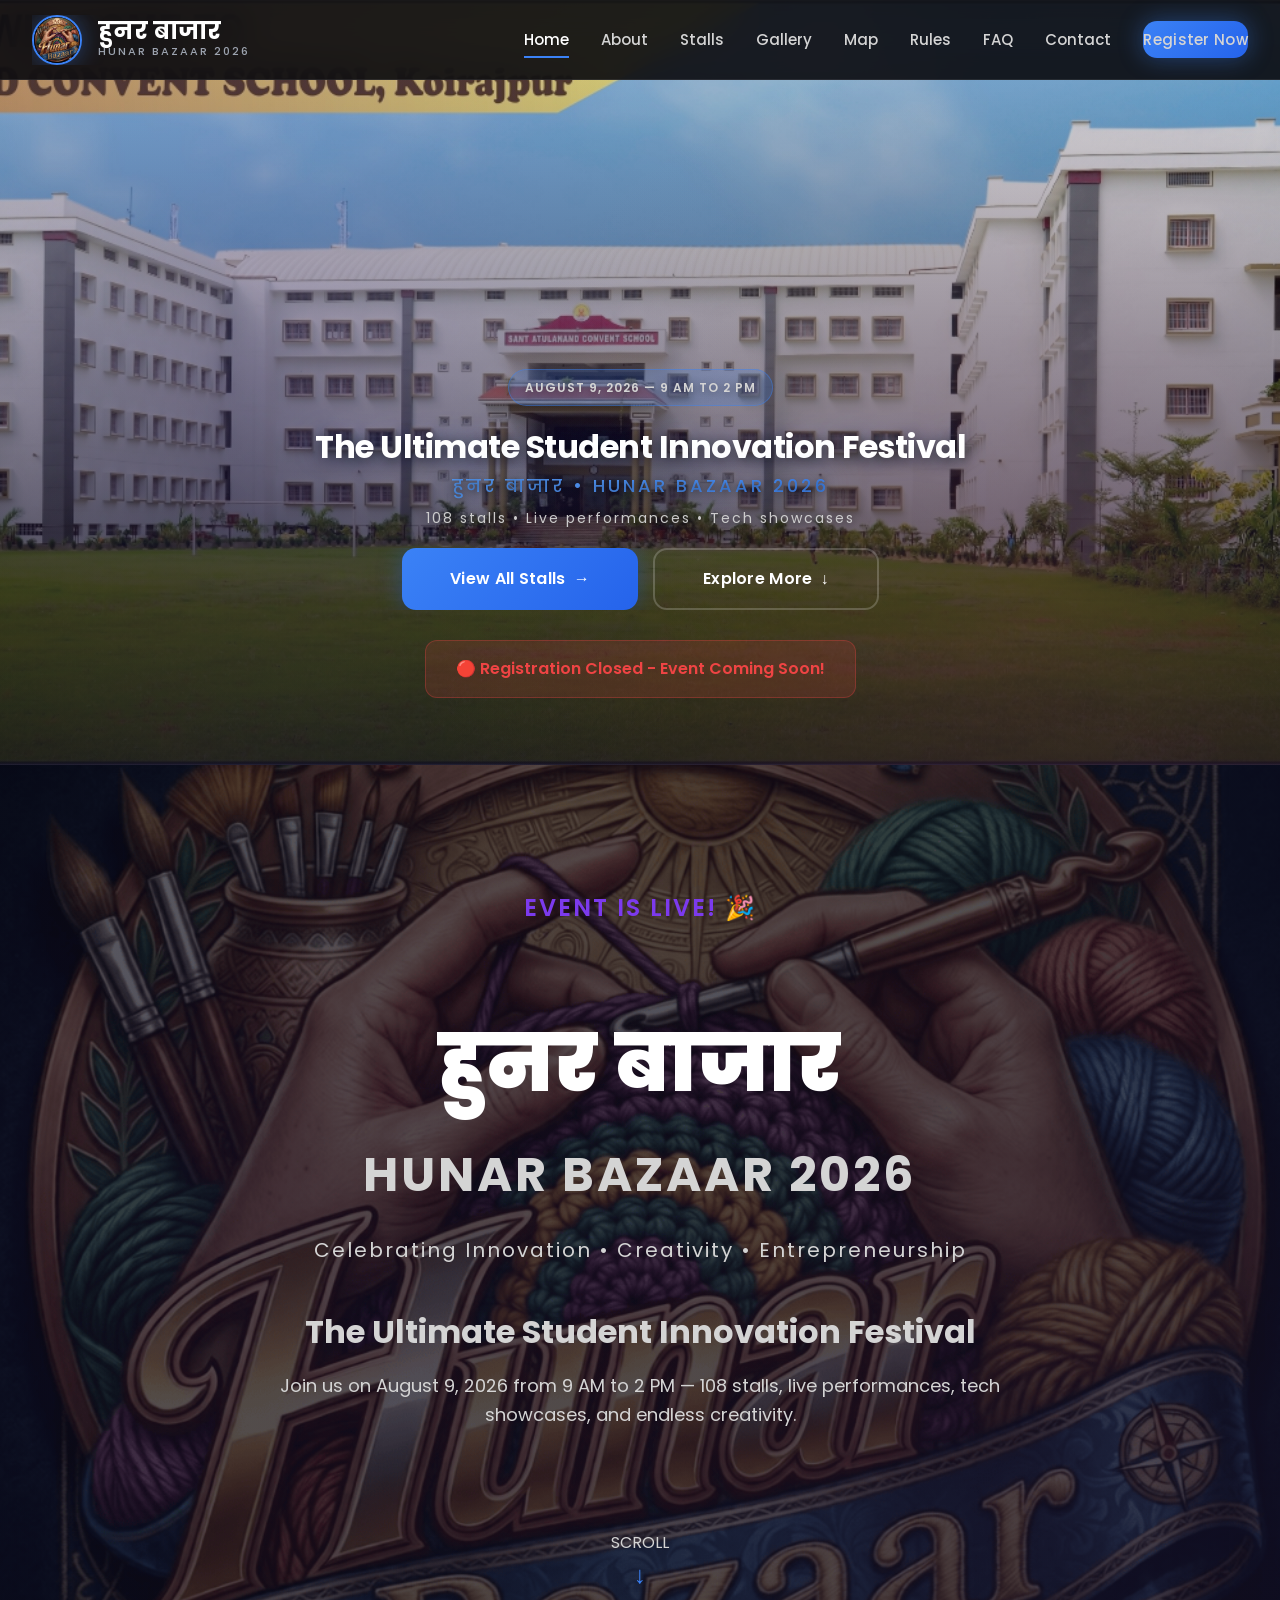
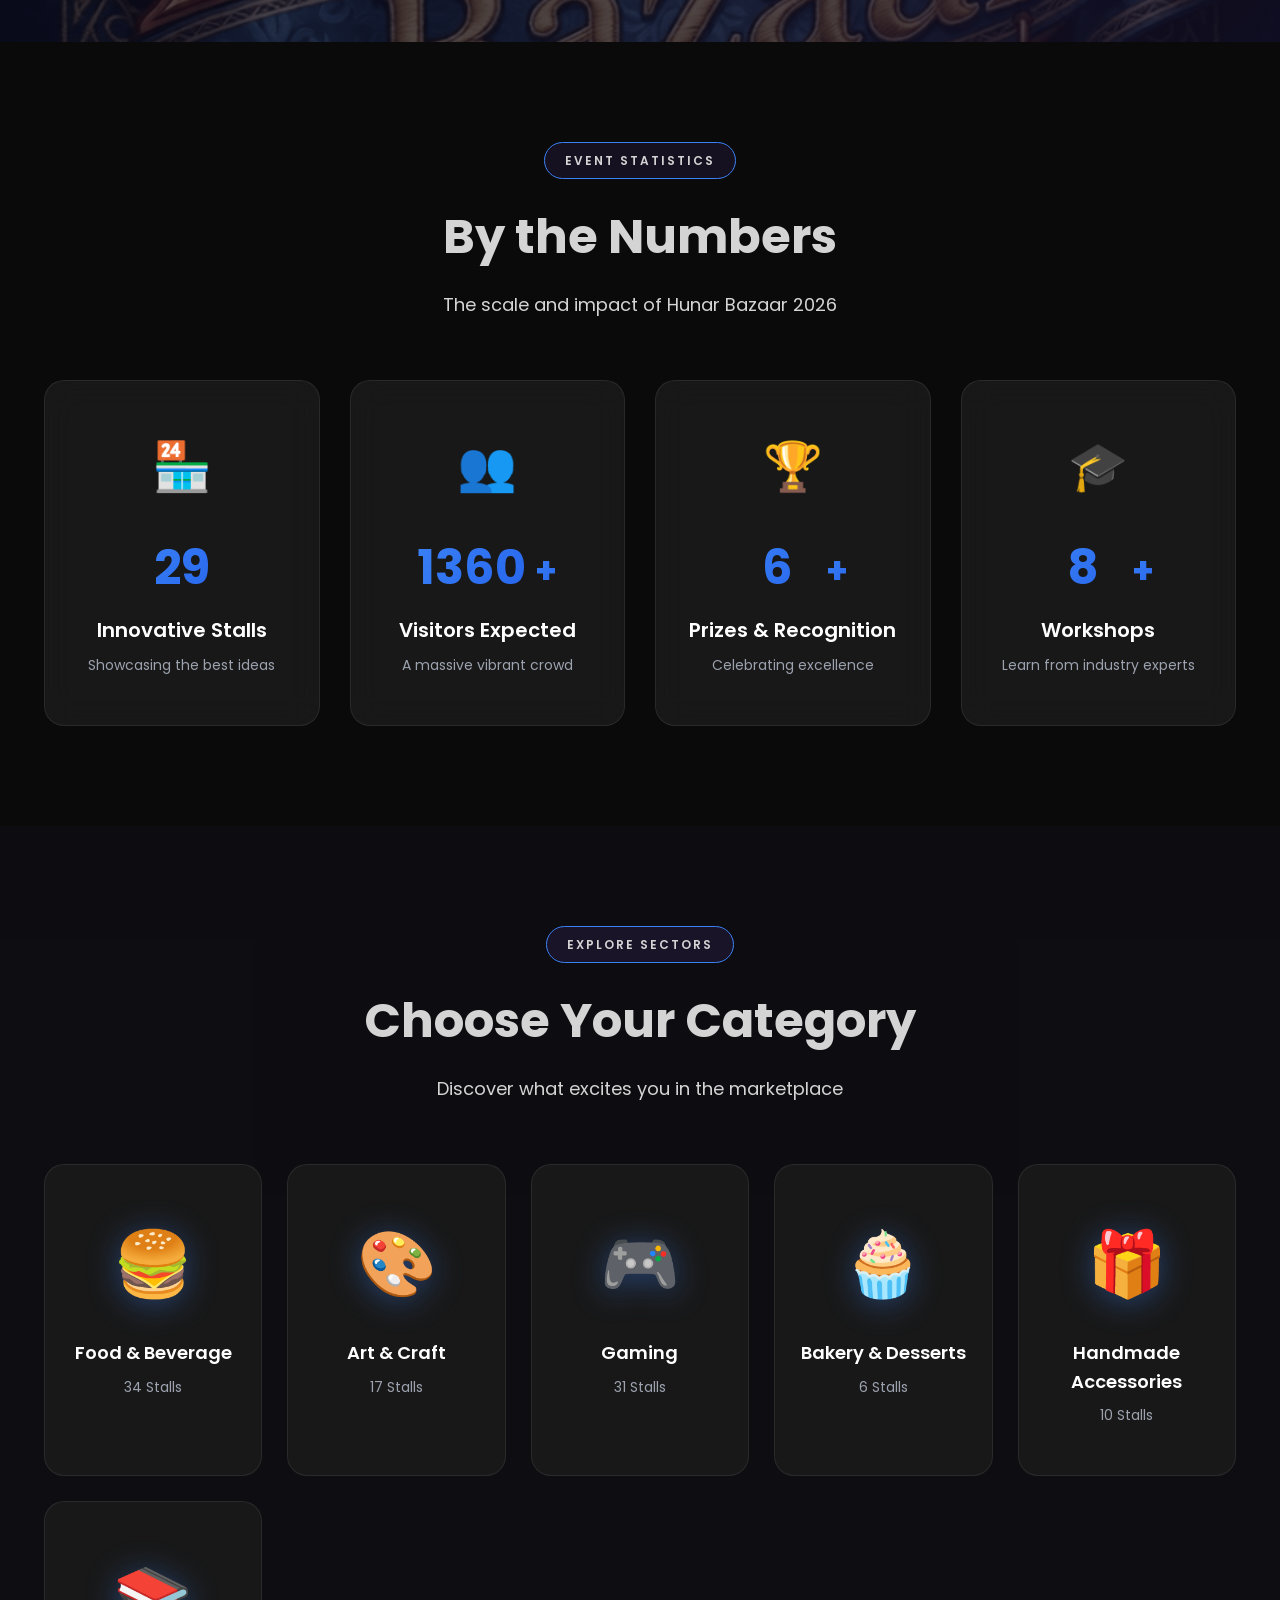
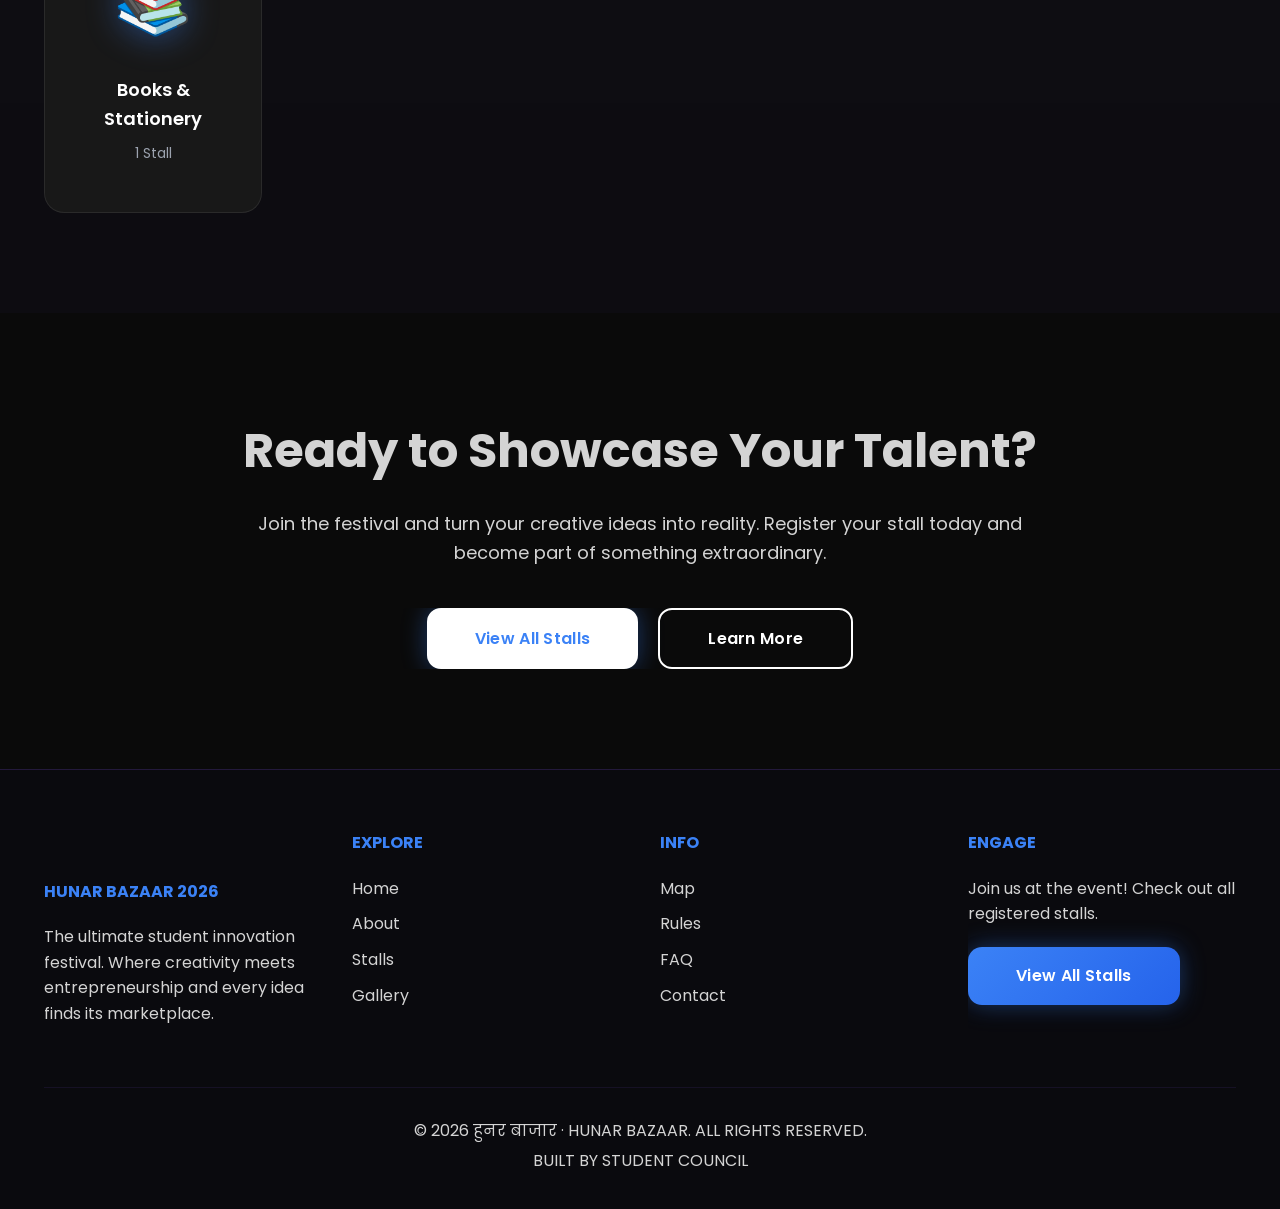
==== commit 5a7af977: "Add files via upload" ====
--- a/index.html
+++ b/index.html
@@ -1,308 +1,300 @@
-<!DOCTYPE html>
-<html lang="en">
-<head>
-    <meta charset="UTF-8">
-    <meta name="viewport" content="width=device-width, initial-scale=1.0">
-    
-    <!-- SEO Meta Tags -->
-    <meta name="description" content="Hunar Bazaar 2026 - The ultimate student innovation festival at Sant Atulanand Convent School. 108 stalls, live performances, tech showcases. Register your stall now for August 9, 2026!">
-    <meta name="keywords" content="Hunar Bazaar, student festival, innovation fair, school event, stalls registration, Sant Atulanand School, student entrepreneurship, creativity fair 2026">
-    <meta name="author" content="Sant Atulanand Convent School">
-    
-    <!-- Open Graph Meta Tags (WhatsApp, Facebook, LinkedIn sharing) -->
-    <meta property="og:title" content="हुनर बाजार | Hunar Bazaar 2026 - Student Innovation Festival">
-    <meta property="og:description" content="Join the ultimate student innovation festival! 108 stalls, live performances, tech showcases. August 9, 2026 | 9 AM - 2 PM">
-    <meta property="og:image" content="logo.png">
-    <meta property="og:url" content="https://hunar-tau.vercel.app">
-    <meta property="og:type" content="website">
-    
-    <!-- Twitter Card Meta Tags -->
-    <meta name="twitter:card" content="summary_large_image">
-    <meta name="twitter:title" content="हुनर बाजार | Hunar Bazaar 2026">
-    <meta name="twitter:description" content="The ultimate student innovation festival. Register your stall now!">
-    <meta name="twitter:image" content="logo.png">
-    
-    <!-- Favicon -->
-    <link rel="icon" type="image/png" href="logo.png">
-    <link rel="apple-touch-icon" href="logo.png">
-    
-    <title>हुनर बाजार | Hunar Bazaar 2026</title>
-    <link rel="stylesheet" href="style-new.css">
-    <link rel="preconnect" href="https://fonts.googleapis.com">
-    <link rel="preconnect" href="https://fonts.gstatic.com" crossorigin>
-    <link href="https://fonts.googleapis.com/css2?family=Poppins:wght@300;400;600;700;900&display=swap" rel="stylesheet">
-    
-    <!-- Vercel Web Analytics -->
-    <script>
-        window.va = window.va || function () { (window.vaq = window.vaq || []).push(arguments); };
-    </script>
-    <script defer src="/_vercel/insights/script.js"></script>
-    
-    <!-- Vercel Speed Insights -->
-    <script>
-        window.si = window.si || function () { (window.siq = window.siq || []).push(arguments); };
-    </script>
-    <script defer src="/_vercel/speed-insights/script.js"></script>
-</head>
-<body>
-    <!-- Navigation -->
-    <nav class="navbar">
-        <div class="nav-container">
-            <div class="logo">
-                <img src="logo.png" alt="School Logo" class="school-logo">
-                <div class="logo-text">
-                    <h1>हुनर बाजार</h1>
-                    <span>HUNAR BAZAAR 2026</span>
-                </div>
-            </div>
-            <button class="mobile-menu-toggle" id="mobileMenuBtn" aria-label="Toggle menu">
-                <span></span>
-                <span></span>
-                <span></span>
-            </button>
-            <ul class="nav-menu desktop-only" id="navMenuDesktop">
-                <li><a href="index.html" class="active">Home</a></li>
-                <li><a href="about.html">About</a></li>
-                <li><a href="stalls.html">Stalls</a></li>
-                <li><a href="gallery.html">Gallery</a></li>
-                <li><a href="map.html">Map</a></li>
-                <li><a href="rules.html">Rules</a></li>
-                <li><a href="faq.html">FAQ</a></li>
-                <li><a href="contact.html">Contact</a></li>
-                <li><a href="register.html" class="btn-register">Register Now</a></li>
-            </ul>
-        </div>
-    </nav>
-
-    <!-- Mobile Menu Overlay - Direct child of body (outside navbar) -->
-    <div class="mobile-menu-overlay" id="mobileMenuOverlay">
-        <button class="mobile-close-btn" id="mobileCloseBtn" aria-label="Close menu">&times;</button>
-        <ul class="mobile-menu-list">
-            <li><a href="index.html">Home</a></li>
-            <li><a href="about.html">About</a></li>
-            <li><a href="stalls.html">Stalls</a></li>
-            <li><a href="gallery.html">Gallery</a></li>
-            <li><a href="map.html">Map</a></li>
-            <li><a href="rules.html">Rules</a></li>
-            <li><a href="faq.html">FAQ</a></li>
-            <li><a href="contact.html">Contact</a></li>
-            <li><a href="register.html">Register Now</a></li>
-        </ul>
-    </div>
-
-    <!-- Hero Section - School Image Background -->
-    <section class="hero hero-school-section">
-        <!-- Static School Background -->
-        <div class="hero-school-bg"></div>
-        <div class="hero-school-overlay"></div>
-        <div class="hero-content">
-            <div class="hero-badge">AUGUST 9, 2026 — 9 AM TO 2 PM</div>
-            
-            <h1 class="hero-title">The Ultimate Student Innovation Festival</h1>
-            <h2 class="hero-subtitle">हुनर बाजार • HUNAR BAZAAR 2026</h2>
-            <p class="hero-tagline">108 stalls • Live performances • Tech showcases</p>
-            
-            <div class="hero-buttons">
-                <a href="register.html" class="btn btn-primary">
-                    <span>Register Your Stall</span>
-                    <i>→</i>
-                </a>
-                <a href="about.html" class="btn btn-secondary">
-                    <span>Explore More</span>
-                    <i>↓</i>
-                </a>
-            </div>
-        </div>
-    </section>
-
-    <!-- Video Background Section (Below Hero) -->
-    <section class="hero hero-video-section">
-        <!-- Background Video -->
-        <div class="hero-video-container">
-            <video autoplay muted loop playsinline preload="auto" id="heroVideo" poster="logo.png">
-                <source src="hunar-video.mp4" type="video/mp4">
-                Your browser does not support video.
-            </video>
-        </div>
-        <div class="hero-video-overlay"></div>
-        <div class="hero-content">
-            <!-- Event Countdown Timer -->
-            <div class="countdown-timer">
-                <h4>Event Starts In:</h4>
-                <div class="countdown-grid">
-                    <div class="countdown-item">
-                        <span class="countdown-value" id="days">00</span>
-                        <span class="countdown-label">Days</span>
-                    </div>
-                    <div class="countdown-separator">:</div>
-                    <div class="countdown-item">
-                        <span class="countdown-value" id="hours">00</span>
-                        <span class="countdown-label">Hours</span>
-                    </div>
-                    <div class="countdown-separator">:</div>
-                    <div class="countdown-item">
-                        <span class="countdown-value" id="minutes">00</span>
-                        <span class="countdown-label">Minutes</span>
-                    </div>
-                    <div class="countdown-separator">:</div>
-                    <div class="countdown-item">
-                        <span class="countdown-value" id="seconds">00</span>
-                        <span class="countdown-label">Seconds</span>
-                    </div>
-                </div>
-            </div>
-            
-            <h1 class="hero-title">हुनर बाजार</h1>
-            <h2 class="hero-subtitle">HUNAR BAZAAR 2026</h2>
-            <p class="hero-tagline">Celebrating Innovation • Creativity • Entrepreneurship</p>
-            <div class="hero-description">
-                <h3>The Ultimate Student Innovation Festival</h3>
-                <p>Join us on August 9, 2026 from 9 AM to 2 PM — 108 stalls, live performances, tech showcases, and endless creativity.</p>
-            </div>
-            <div class="scroll-indicator">
-                <span>SCROLL</span>
-                <div class="scroll-arrow">↓</div>
-            </div>
-        </div>
-    </section>
-
-    <!-- Event Statistics -->
-    <section class="stats-section">
-        <div class="container">
-            <div class="section-header">
-                <span class="section-label">EVENT STATISTICS</span>
-                <h2>By the Numbers</h2>
-                <p>The scale and impact of Hunar Bazaar 2026</p>
-            </div>
-            <div class="stats-grid">
-                <div class="stat-card">
-                    <div class="stat-icon">🏪</div>
-                    <h3 class="stat-number" data-target="108">0</h3>
-                    <h4>Innovative Stalls</h4>
-                    <p>Showcasing the best ideas</p>
-                </div>
-                <div class="stat-card">
-                    <div class="stat-icon">👥</div>
-                    <h3 class="stat-number" data-target="5000">0</h3>
-                    <span class="stat-plus">+</span>
-                    <h4>Visitors Expected</h4>
-                    <p>A massive vibrant crowd</p>
-                </div>
-                <div class="stat-card">
-                    <div class="stat-icon">🏆</div>
-                    <h3 class="stat-number" data-target="25">0</h3>
-                    <span class="stat-plus">+</span>
-                    <h4>Prizes & Recognition</h4>
-                    <p>Celebrating excellence</p>
-                </div>
-                <div class="stat-card">
-                    <div class="stat-icon">🎓</div>
-                    <h3 class="stat-number" data-target="30">0</h3>
-                    <span class="stat-plus">+</span>
-                    <h4>Workshops</h4>
-                    <p>Learn from industry experts</p>
-                </div>
-            </div>
-        </div>
-    </section>
-
-    <!-- Categories Section -->
-    <section class="categories-section">
-        <div class="container">
-            <div class="section-header">
-                <span class="section-label">EXPLORE SECTORS</span>
-                <h2>Choose Your Category</h2>
-                <p>Discover what excites you in the marketplace</p>
-            </div>
-            <div class="categories-grid">
-                <a href="stalls.html?filter=🍔 Food & Beverages" class="category-card">
-                    <div class="category-icon">🍔</div>
-                    <h3>Food & Beverage</h3>
-                    <p class="category-count">34 Stalls</p>
-                </a>
-                <a href="stalls.html?filter=🎨 Arts & Crafts" class="category-card">
-                    <div class="category-icon">🎨</div>
-                    <h3>Art & Craft</h3>
-                    <p class="category-count">17 Stalls</p>
-                </a>
-                <a href="stalls.html?filter=🎮 Games & Activities" class="category-card">
-                    <div class="category-icon">🎮</div>
-                    <h3>Gaming</h3>
-                    <p class="category-count">31 Stalls</p>
-                </a>
-                <a href="stalls.html?filter=🍰 Bakery & Desserts" class="category-card">
-                    <div class="category-icon">🧁</div>
-                    <h3>Bakery & Desserts</h3>
-                    <p class="category-count">6 Stalls</p>
-                </a>
-                <a href="stalls.html?filter=💍 Handmade Accessories" class="category-card">
-                    <div class="category-icon">🎁</div>
-                    <h3>Handmade Accessories</h3>
-                    <p class="category-count">10 Stalls</p>
-                </a>
-                <a href="stalls.html?filter=📚 Books & Stationery" class="category-card">
-                    <div class="category-icon">📚</div>
-                    <h3>Books & Stationery</h3>
-                    <p class="category-count">1 Stall</p>
-                </a>
-            </div>
-        </div>
-    </section>
-
-    <!-- CTA Section -->
-    <section class="cta-section">
-        <div class="container">
-            <div class="cta-content">
-                <h2>Ready to Showcase Your Talent?</h2>
-                <p>Join the festival and turn your creative ideas into reality. Register your stall today and become part of something extraordinary.</p>
-                <div class="cta-buttons">
-                    <a href="register.html" class="btn btn-primary">Register Now</a>
-                    <a href="about.html" class="btn btn-secondary">Learn More</a>
-                </div>
-            </div>
-        </div>
-    </section>
-
-    <!-- Footer -->
-    <footer class="footer">
-        <div class="container">
-            <div class="footer-grid">
-                <div class="footer-col">
-                    <h3>हुनर बाजार</h3>
-                    <h4>HUNAR BAZAAR 2026</h4>
-                    <p>The ultimate student innovation festival. Where creativity meets entrepreneurship and every idea finds its marketplace.</p>
-                </div>
-                <div class="footer-col">
-                    <h4>EXPLORE</h4>
-                    <ul>
-                        <li><a href="index.html">Home</a></li>
-                        <li><a href="about.html">About</a></li>
-                        <li><a href="stalls.html">Stalls</a></li>
-                        <li><a href="gallery.html">Gallery</a></li>
-                    </ul>
-                </div>
-                <div class="footer-col">
-                    <h4>INFO</h4>
-                    <ul>
-                        <li><a href="map.html">Map</a></li>
-                        <li><a href="rules.html">Rules</a></li>
-                        <li><a href="faq.html">FAQ</a></li>
-                        <li><a href="contact.html">Contact</a></li>
-                    </ul>
-                </div>
-                <div class="footer-col">
-                    <h4>ENGAGE</h4>
-                    <p>Ready to showcase your talent? Register your stall today.</p>
-                    <a href="register.html" class="btn btn-primary">Register Now</a>
-                </div>
-            </div>
-            <div class="footer-bottom">
-                <p>© 2026 हुनर बाजार · HUNAR BAZAAR. ALL RIGHTS RESERVED.</p>
-                <p>BUILT BY STUDENT COUNCIL</p>
-            </div>
-        </div>
-    </footer>
-
-    <script src="script.js"></script>
-</body>
-</html>
+<!DOCTYPE html>
+<html lang="en">
+<head>
+    <meta charset="UTF-8">
+    <meta name="viewport" content="width=device-width, initial-scale=1.0">
+    
+    <!-- SEO Meta Tags -->
+    <meta name="description" content="Hunar Bazaar 2026 - The ultimate student innovation festival at Sant Atulanand Convent School. 108 stalls, live performances, tech showcases. Register your stall now for August 9, 2026!">
+    <meta name="keywords" content="Hunar Bazaar, student festival, innovation fair, school event, stalls registration, Sant Atulanand School, student entrepreneurship, creativity fair 2026">
+    <meta name="author" content="Sant Atulanand Convent School">
+    
+    <!-- Open Graph Meta Tags (WhatsApp, Facebook, LinkedIn sharing) -->
+    <meta property="og:title" content="हुनर बाजार | Hunar Bazaar 2026 - Student Innovation Festival">
+    <meta property="og:description" content="Join the ultimate student innovation festival! 108 stalls, live performances, tech showcases. August 9, 2026 | 9 AM - 2 PM">
+    <meta property="og:image" content="logo.png">
+    <meta property="og:url" content="https://hunar-tau.vercel.app">
+    <meta property="og:type" content="website">
+    
+    <!-- Twitter Card Meta Tags -->
+    <meta name="twitter:card" content="summary_large_image">
+    <meta name="twitter:title" content="हुनर बाजार | Hunar Bazaar 2026">
+    <meta name="twitter:description" content="The ultimate student innovation festival. Register your stall now!">
+    <meta name="twitter:image" content="logo.png">
+    
+    <!-- Favicon -->
+    <link rel="icon" type="image/png" href="logo.png">
+    <link rel="apple-touch-icon" href="logo.png">
+    
+    <title>हुनर बाजार | Hunar Bazaar 2026</title>
+    <link rel="stylesheet" href="style-new.css">
+    <link rel="preconnect" href="https://fonts.googleapis.com">
+    <link rel="preconnect" href="https://fonts.gstatic.com" crossorigin>
+    <link href="https://fonts.googleapis.com/css2?family=Poppins:wght@300;400;600;700;900&display=swap" rel="stylesheet">
+</head>
+<body>
+    <!-- Navigation -->
+    <nav class="navbar">
+        <div class="nav-container">
+            <div class="logo">
+                <img src="logo.png" alt="School Logo" class="school-logo">
+                <div class="logo-text">
+                    <h1>हुनर बाजार</h1>
+                    <span>HUNAR BAZAAR 2026</span>
+                </div>
+            </div>
+            <button class="mobile-menu-toggle" id="mobileMenuBtn" aria-label="Toggle menu">
+                <span></span>
+                <span></span>
+                <span></span>
+            </button>
+            <ul class="nav-menu desktop-only" id="navMenuDesktop">
+                <li><a href="index.html" class="active">Home</a></li>
+                <li><a href="about.html">About</a></li>
+                <li><a href="stalls.html">Stalls</a></li>
+                <li><a href="gallery.html">Gallery</a></li>
+                <li><a href="map.html">Map</a></li>
+                <li><a href="rules.html">Rules</a></li>
+                <li><a href="faq.html">FAQ</a></li>
+                <li><a href="contact.html">Contact</a></li>
+                <li><a href="register.html" class="btn-register">Register Now</a></li>
+            </ul>
+        </div>
+    </nav>
+
+    <!-- Mobile Menu Overlay - Direct child of body (outside navbar) -->
+    <div class="mobile-menu-overlay" id="mobileMenuOverlay">
+        <button class="mobile-close-btn" id="mobileCloseBtn" aria-label="Close menu">&times;</button>
+        <ul class="mobile-menu-list">
+            <li><a href="index.html">Home</a></li>
+            <li><a href="about.html">About</a></li>
+            <li><a href="stalls.html">Stalls</a></li>
+            <li><a href="gallery.html">Gallery</a></li>
+            <li><a href="map.html">Map</a></li>
+            <li><a href="rules.html">Rules</a></li>
+            <li><a href="faq.html">FAQ</a></li>
+            <li><a href="contact.html">Contact</a></li>
+            <li><a href="register.html">Register Now</a></li>
+        </ul>
+    </div>
+
+    <!-- Hero Section - School Image Background -->
+    <section class="hero hero-school-section">
+        <!-- Static School Background -->
+        <div class="hero-school-bg"></div>
+        <div class="hero-school-overlay"></div>
+        <div class="hero-content">
+            <div class="hero-badge">AUGUST 9, 2026 — 9 AM TO 2 PM</div>
+            
+            <h1 class="hero-title">The Ultimate Student Innovation Festival</h1>
+            <h2 class="hero-subtitle">हुनर बाजार • HUNAR BAZAAR 2026</h2>
+            <p class="hero-tagline">108 stalls • Live performances • Tech showcases</p>
+            
+            <div class="hero-buttons">
+                <a href="stalls.html" class="btn btn-primary">
+                    <span>View All Stalls</span>
+                    <i>→</i>
+                </a>
+                <a href="about.html" class="btn btn-secondary">
+                    <span>Explore More</span>
+                    <i>↓</i>
+                </a>
+            </div>
+            
+            <div class="registration-closed-badge" style="margin-top: 30px; padding: 15px 30px; background: rgba(239, 68, 68, 0.15); border: 1px solid rgba(239, 68, 68, 0.3); border-radius: 12px; display: inline-block;">
+                <span style="color: #EF4444; font-weight: 600; font-size: 16px;">🔴 Registration Closed - Event Coming Soon!</span>
+            </div>
+        </div>
+    </section>
+
+    <!-- Video Background Section (Below Hero) -->
+    <section class="hero hero-video-section">
+        <!-- Background Video -->
+        <div class="hero-video-container">
+            <video autoplay muted loop playsinline preload="auto" id="heroVideo" poster="logo.png">
+                <source src="hunar-video.mp4" type="video/mp4">
+                Your browser does not support video.
+            </video>
+        </div>
+        <div class="hero-video-overlay"></div>
+        <div class="hero-content">
+            <!-- Event Countdown Timer -->
+            <div class="countdown-timer">
+                <h4>Event Starts In:</h4>
+                <div class="countdown-grid">
+                    <div class="countdown-item">
+                        <span class="countdown-value" id="days">00</span>
+                        <span class="countdown-label">Days</span>
+                    </div>
+                    <div class="countdown-separator">:</div>
+                    <div class="countdown-item">
+                        <span class="countdown-value" id="hours">00</span>
+                        <span class="countdown-label">Hours</span>
+                    </div>
+                    <div class="countdown-separator">:</div>
+                    <div class="countdown-item">
+                        <span class="countdown-value" id="minutes">00</span>
+                        <span class="countdown-label">Minutes</span>
+                    </div>
+                    <div class="countdown-separator">:</div>
+                    <div class="countdown-item">
+                        <span class="countdown-value" id="seconds">00</span>
+                        <span class="countdown-label">Seconds</span>
+                    </div>
+                </div>
+            </div>
+            
+            <h1 class="hero-title">हुनर बाजार</h1>
+            <h2 class="hero-subtitle">HUNAR BAZAAR 2026</h2>
+            <p class="hero-tagline">Celebrating Innovation • Creativity • Entrepreneurship</p>
+            <div class="hero-description">
+                <h3>The Ultimate Student Innovation Festival</h3>
+                <p>Join us on August 9, 2026 from 9 AM to 2 PM — 108 stalls, live performances, tech showcases, and endless creativity.</p>
+            </div>
+            <div class="scroll-indicator">
+                <span>SCROLL</span>
+                <div class="scroll-arrow">↓</div>
+            </div>
+        </div>
+    </section>
+
+    <!-- Event Statistics -->
+    <section class="stats-section">
+        <div class="container">
+            <div class="section-header">
+                <span class="section-label">EVENT STATISTICS</span>
+                <h2>By the Numbers</h2>
+                <p>The scale and impact of Hunar Bazaar 2026</p>
+            </div>
+            <div class="stats-grid">
+                <div class="stat-card">
+                    <div class="stat-icon">🏪</div>
+                    <h3 class="stat-number" data-target="108">0</h3>
+                    <h4>Innovative Stalls</h4>
+                    <p>Showcasing the best ideas</p>
+                </div>
+                <div class="stat-card">
+                    <div class="stat-icon">👥</div>
+                    <h3 class="stat-number" data-target="5000">0</h3>
+                    <span class="stat-plus">+</span>
+                    <h4>Visitors Expected</h4>
+                    <p>A massive vibrant crowd</p>
+                </div>
+                <div class="stat-card">
+                    <div class="stat-icon">🏆</div>
+                    <h3 class="stat-number" data-target="25">0</h3>
+                    <span class="stat-plus">+</span>
+                    <h4>Prizes & Recognition</h4>
+                    <p>Celebrating excellence</p>
+                </div>
+                <div class="stat-card">
+                    <div class="stat-icon">🎓</div>
+                    <h3 class="stat-number" data-target="30">0</h3>
+                    <span class="stat-plus">+</span>
+                    <h4>Workshops</h4>
+                    <p>Learn from industry experts</p>
+                </div>
+            </div>
+        </div>
+    </section>
+
+    <!-- Categories Section -->
+    <section class="categories-section">
+        <div class="container">
+            <div class="section-header">
+                <span class="section-label">EXPLORE SECTORS</span>
+                <h2>Choose Your Category</h2>
+                <p>Discover what excites you in the marketplace</p>
+            </div>
+            <div class="categories-grid">
+                <a href="stalls.html?filter=🍔 Food & Beverages" class="category-card">
+                    <div class="category-icon">🍔</div>
+                    <h3>Food & Beverage</h3>
+                    <p class="category-count">34 Stalls</p>
+                </a>
+                <a href="stalls.html?filter=🎨 Arts & Crafts" class="category-card">
+                    <div class="category-icon">🎨</div>
+                    <h3>Art & Craft</h3>
+                    <p class="category-count">17 Stalls</p>
+                </a>
+                <a href="stalls.html?filter=🎮 Games & Activities" class="category-card">
+                    <div class="category-icon">🎮</div>
+                    <h3>Gaming</h3>
+                    <p class="category-count">31 Stalls</p>
+                </a>
+                <a href="stalls.html?filter=🍰 Bakery & Desserts" class="category-card">
+                    <div class="category-icon">🧁</div>
+                    <h3>Bakery & Desserts</h3>
+                    <p class="category-count">6 Stalls</p>
+                </a>
+                <a href="stalls.html?filter=💍 Handmade Accessories" class="category-card">
+                    <div class="category-icon">🎁</div>
+                    <h3>Handmade Accessories</h3>
+                    <p class="category-count">10 Stalls</p>
+                </a>
+                <a href="stalls.html?filter=📚 Books & Stationery" class="category-card">
+                    <div class="category-icon">📚</div>
+                    <h3>Books & Stationery</h3>
+                    <p class="category-count">1 Stall</p>
+                </a>
+            </div>
+        </div>
+    </section>
+
+    <!-- CTA Section -->
+    <section class="cta-section">
+        <div class="container">
+            <div class="cta-content">
+                <h2>Ready to Showcase Your Talent?</h2>
+                <p>Join the festival and turn your creative ideas into reality. Register your stall today and become part of something extraordinary.</p>
+                <div class="cta-buttons">
+                    <a href="stalls.html" class="btn btn-primary">View All Stalls</a>
+                    <a href="about.html" class="btn btn-secondary">Learn More</a>
+                </div>
+            </div>
+        </div>
+    </section>
+
+    <!-- Footer -->
+    <footer class="footer">
+        <div class="container">
+            <div class="footer-grid">
+                <div class="footer-col">
+                    <h3>हुनर बाजार</h3>
+                    <h4>HUNAR BAZAAR 2026</h4>
+                    <p>The ultimate student innovation festival. Where creativity meets entrepreneurship and every idea finds its marketplace.</p>
+                </div>
+                <div class="footer-col">
+                    <h4>EXPLORE</h4>
+                    <ul>
+                        <li><a href="index.html">Home</a></li>
+                        <li><a href="about.html">About</a></li>
+                        <li><a href="stalls.html">Stalls</a></li>
+                        <li><a href="gallery.html">Gallery</a></li>
+                    </ul>
+                </div>
+                <div class="footer-col">
+                    <h4>INFO</h4>
+                    <ul>
+                        <li><a href="map.html">Map</a></li>
+                        <li><a href="rules.html">Rules</a></li>
+                        <li><a href="faq.html">FAQ</a></li>
+                        <li><a href="contact.html">Contact</a></li>
+                    </ul>
+                </div>
+                <div class="footer-col">
+                    <h4>ENGAGE</h4>
+                    <p>Join us at the event! Check out all registered stalls.</p>
+                    <a href="stalls.html" class="btn btn-primary">View All Stalls</a>
+                </div>
+            </div>
+            <div class="footer-bottom">
+                <p>© 2026 हुनर बाजार · HUNAR BAZAAR. ALL RIGHTS RESERVED.</p>
+                <p>BUILT BY STUDENT COUNCIL</p>
+            </div>
+        </div>
+    </footer>
+
+    <script src="script.js"></script>
+</body>
+</html>
